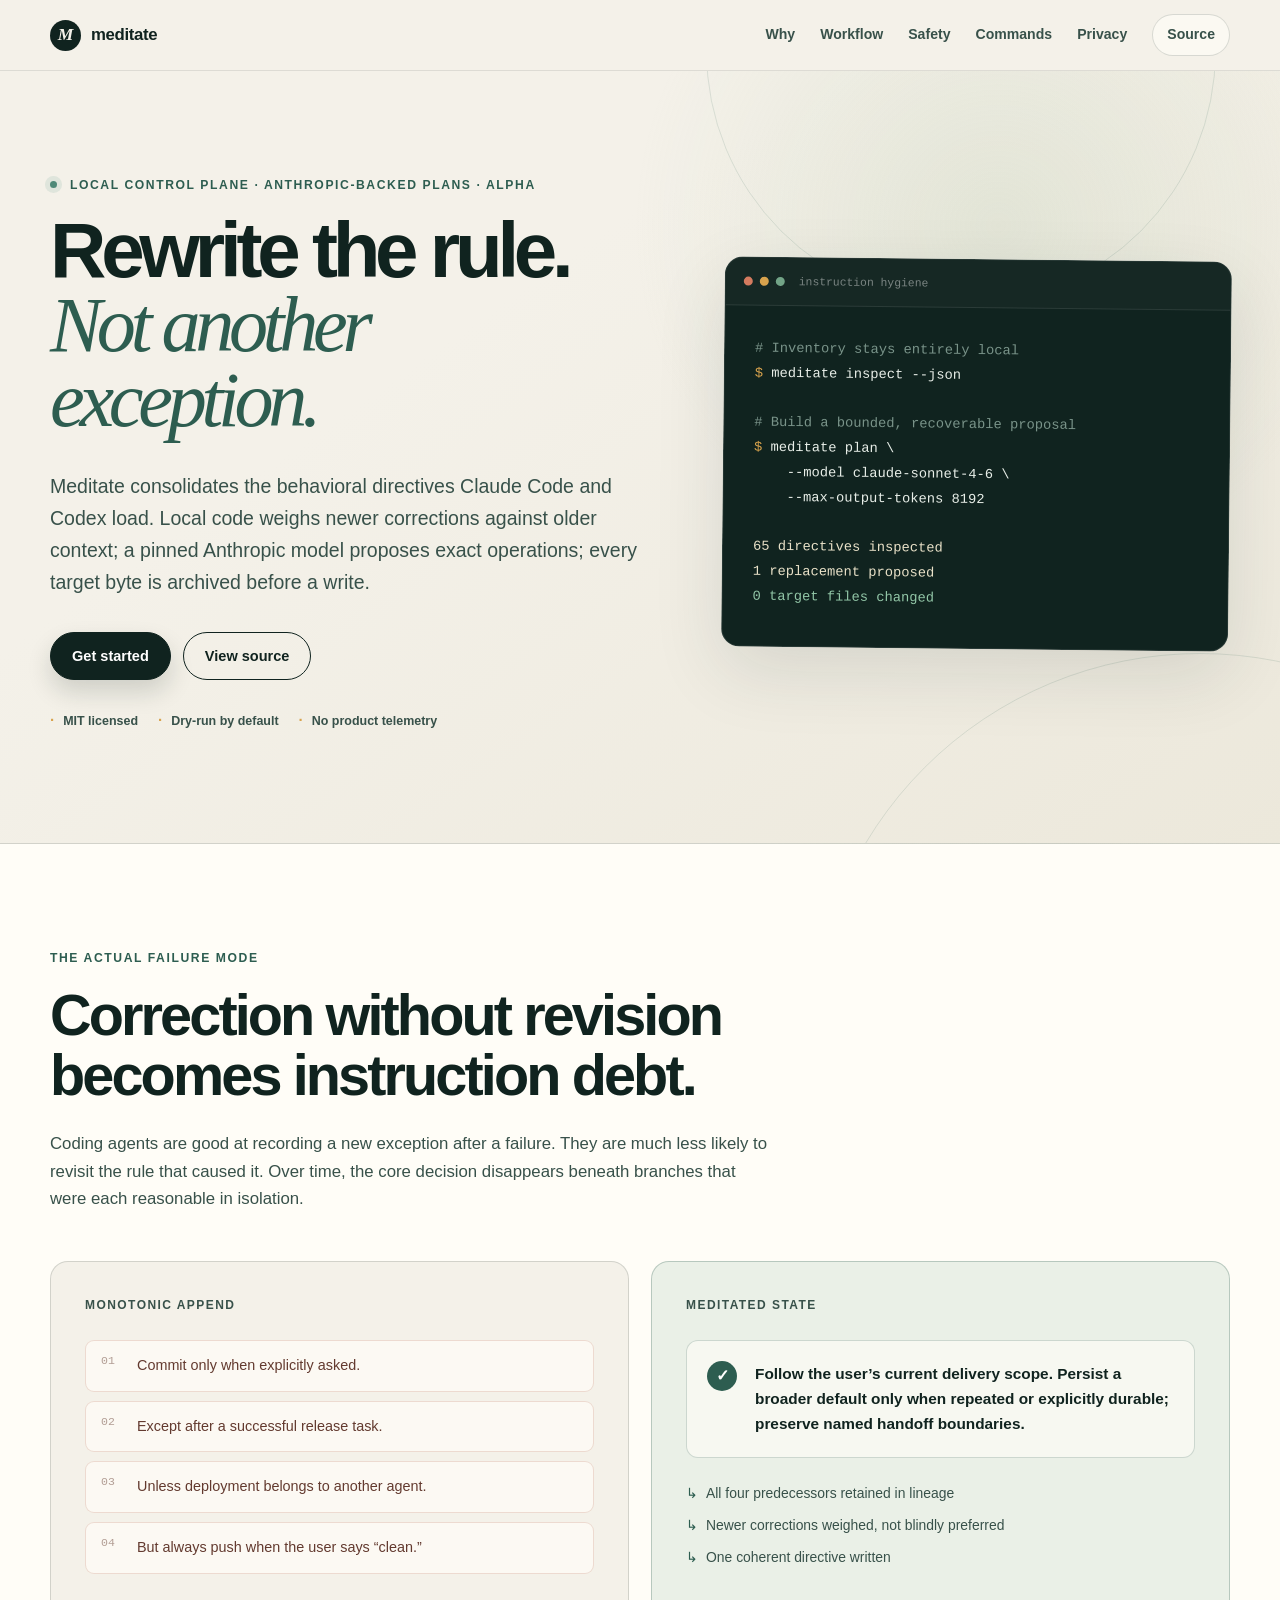
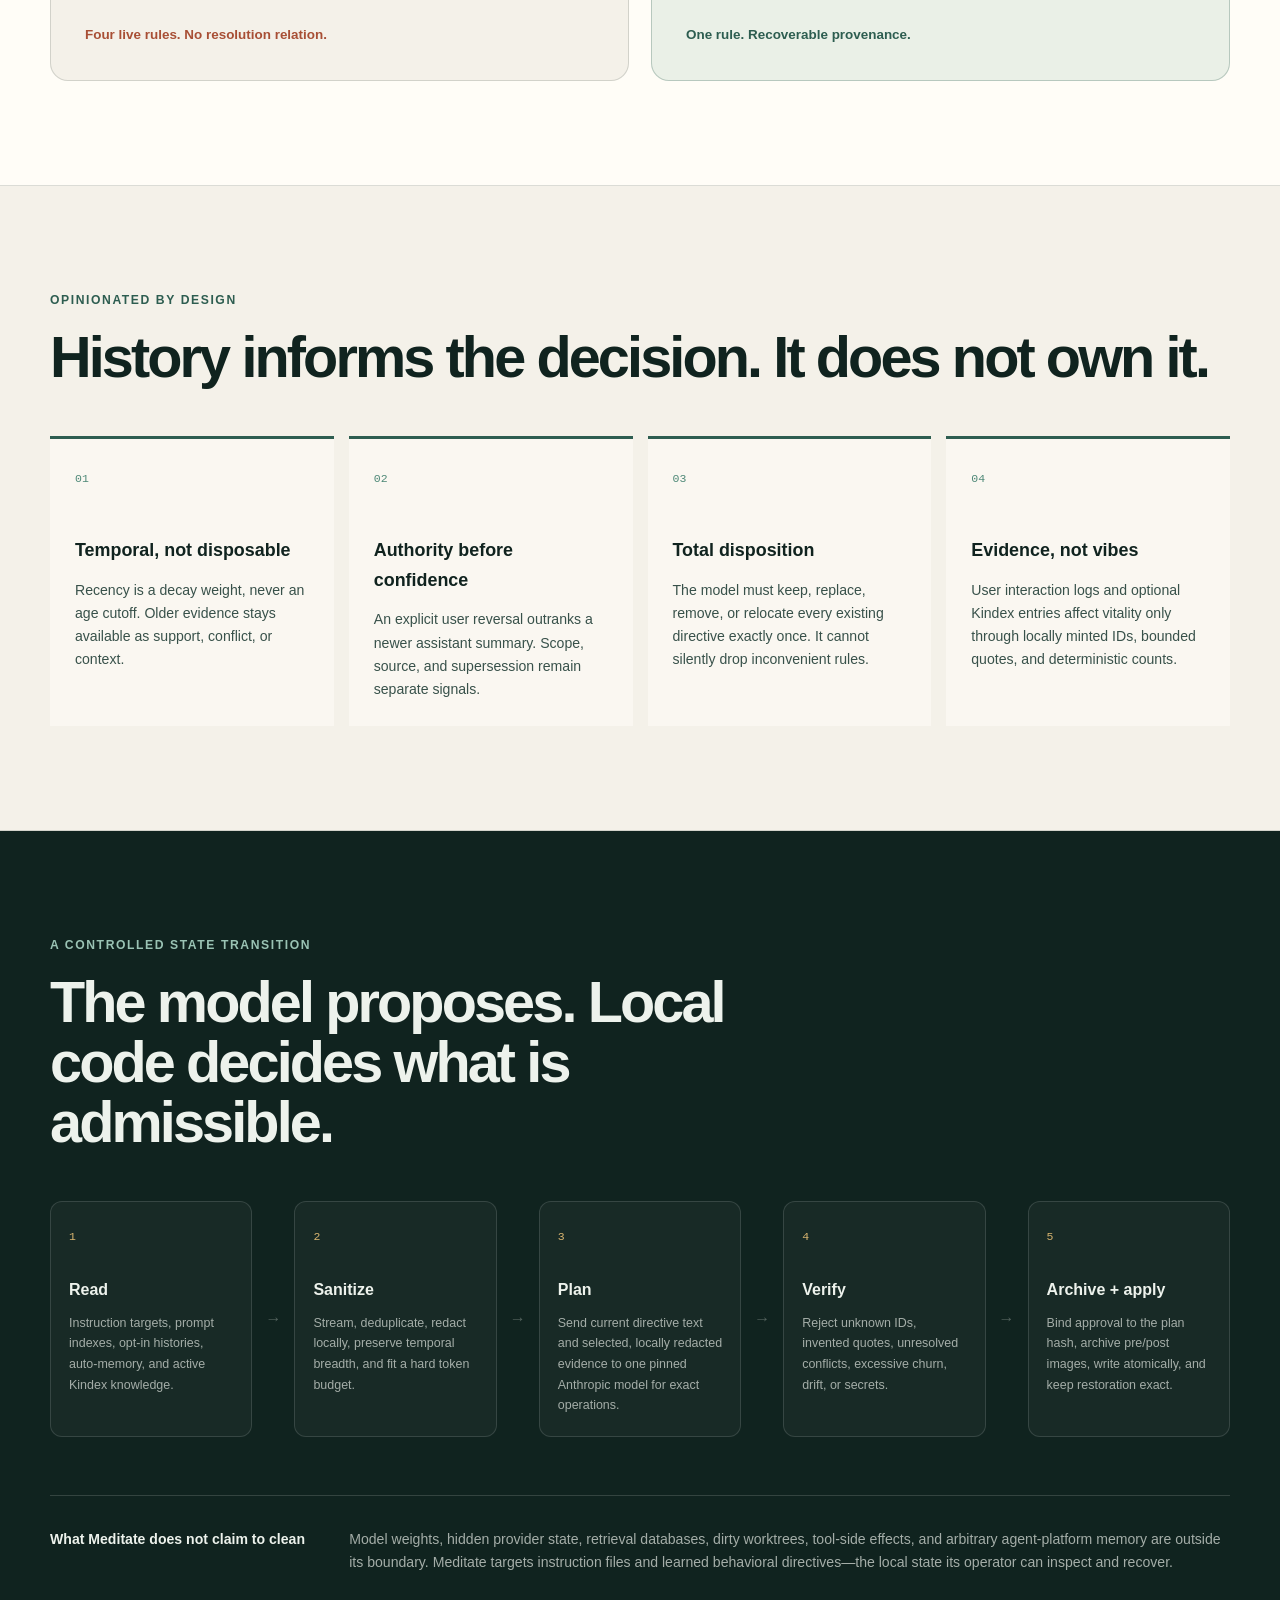
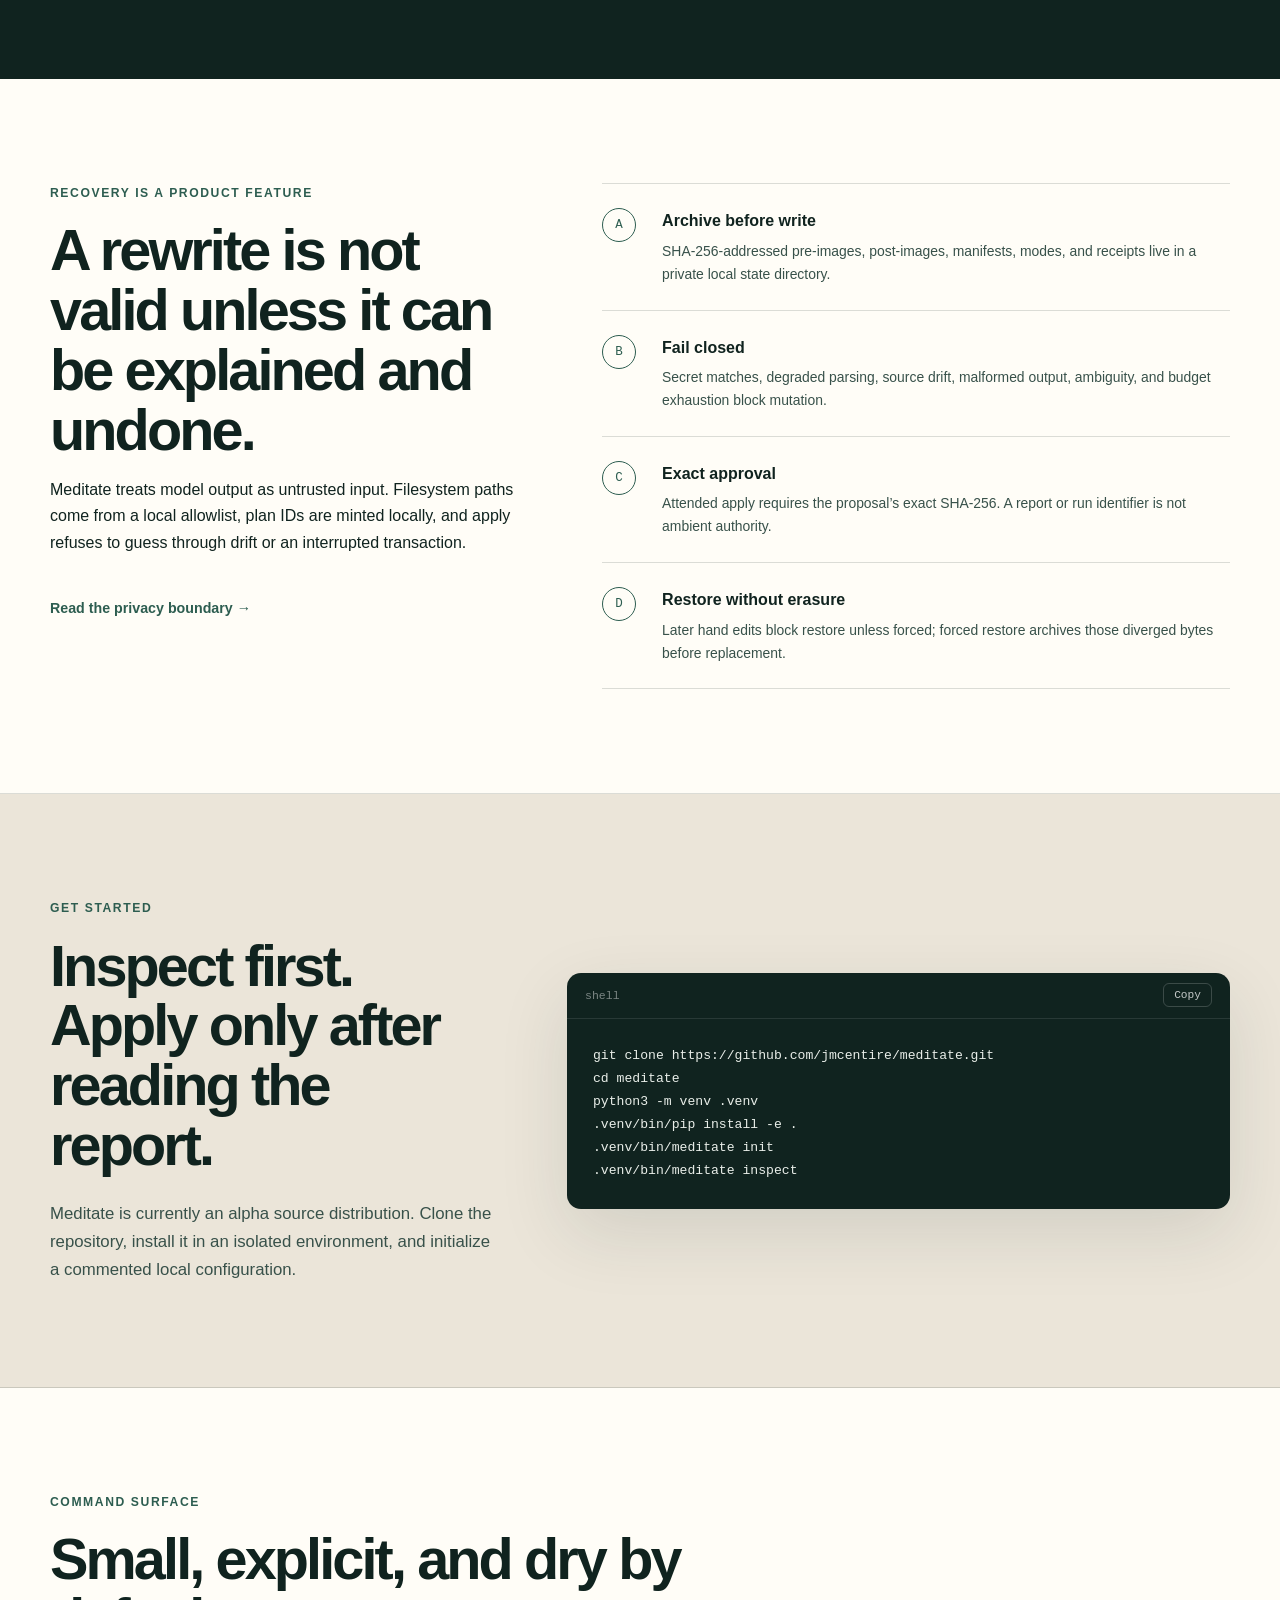
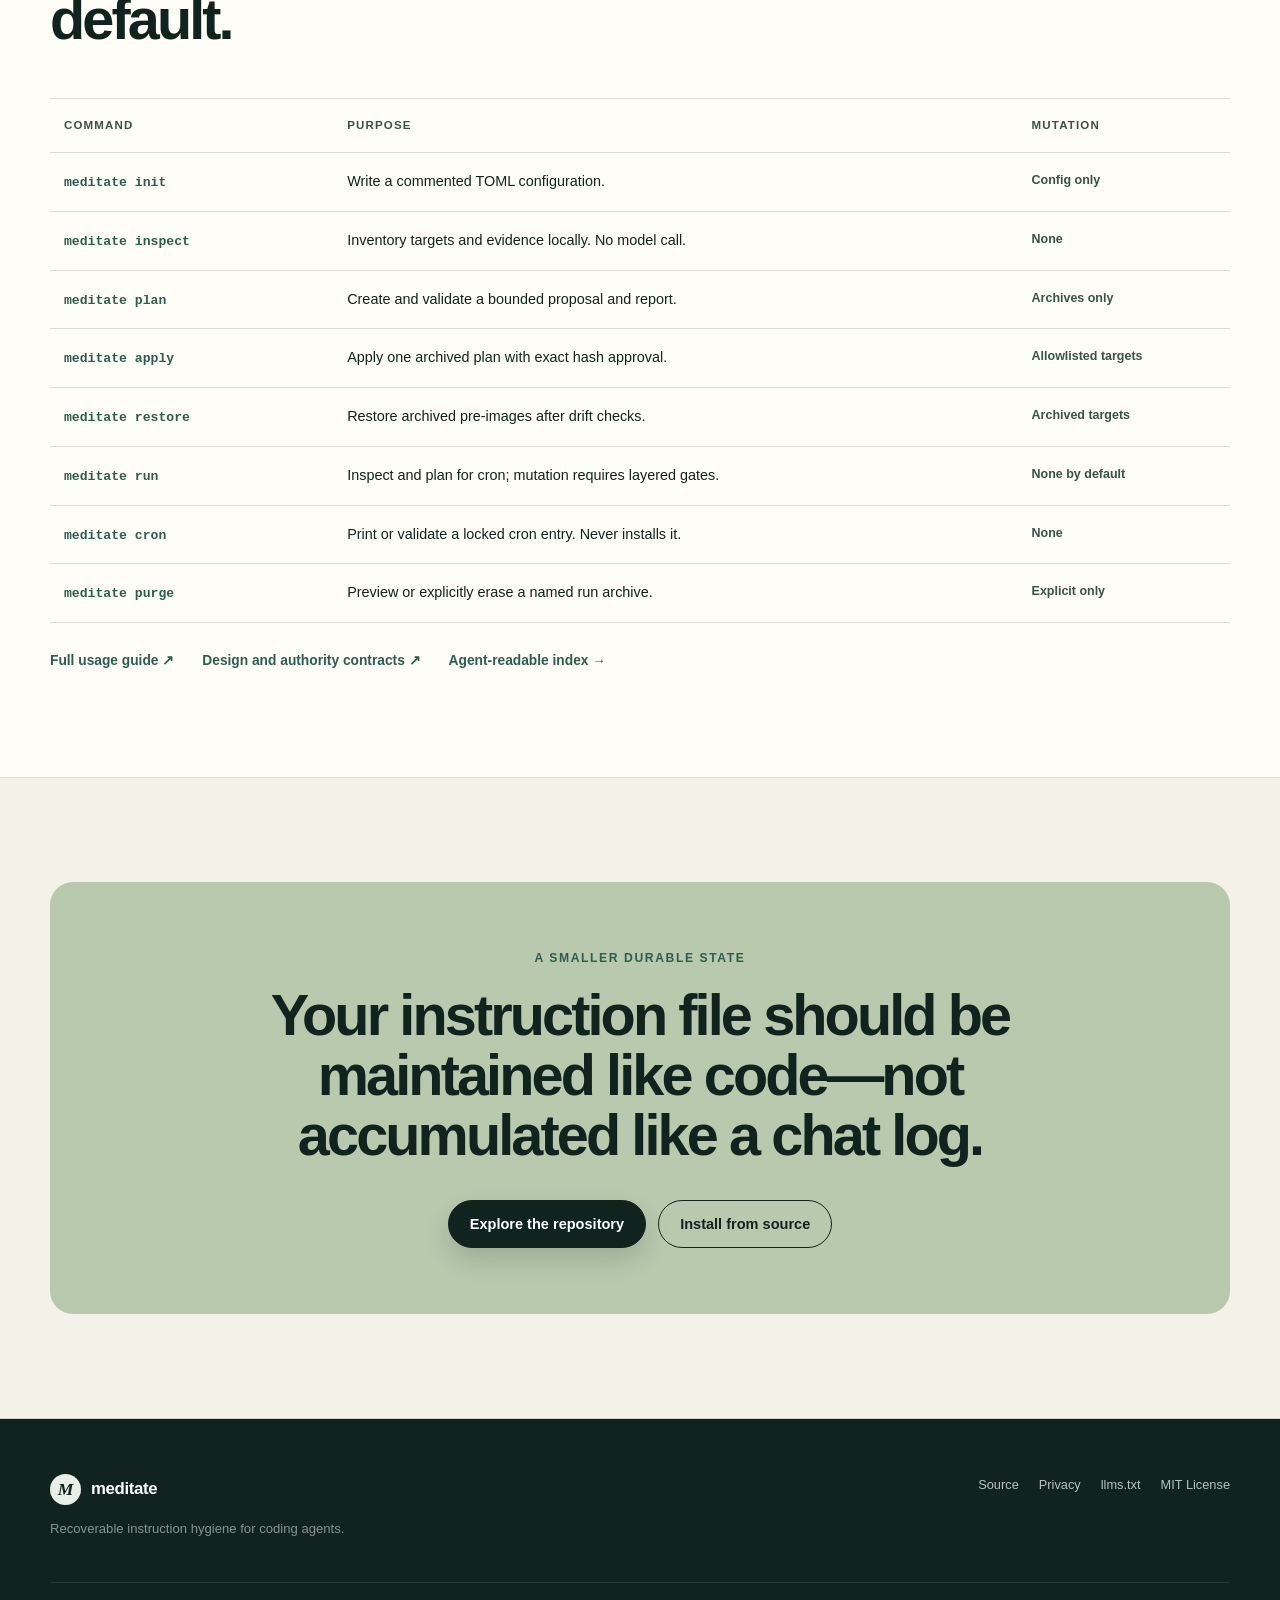
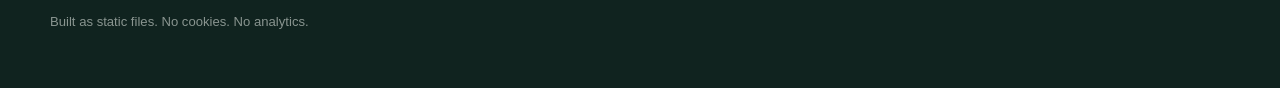
==== docs/index.html @ 54d7e171 "docs: add GitHub Pages site" ====
<!doctype html>
<html lang="en">
<head>
  <meta charset="utf-8">
  <meta name="viewport" content="width=device-width, initial-scale=1">
  <title>Meditate — Rewrite the rule, not another exception</title>
  <meta name="description" content="An operator-controlled CLI that consolidates contradictory Claude Code and Codex instructions with temporal evidence, exact plans, and recoverable writes.">
  <meta name="theme-color" content="#10231f">
  <meta property="og:title" content="Meditate — Agent instruction hygiene">
  <meta property="og:description" content="Rewrite the rule, not another exception. Consolidate Claude Code and Codex directives without losing history or recoverability.">
  <meta property="og:type" content="website">
  <meta property="og:url" content="https://jmcentire.github.io/meditate/">
  <link rel="canonical" href="https://jmcentire.github.io/meditate/">
  <link rel="icon" href="favicon.svg" type="image/svg+xml">
  <link rel="stylesheet" href="styles.css">
  <script src="site.js" defer></script>
</head>
<body>
  <a class="skip-link" href="#main">Skip to content</a>

  <header class="site-header">
    <div class="shell nav-wrap">
      <a class="brand" href="./" aria-label="Meditate home">
        <span class="brand-mark" aria-hidden="true">M</span>
        <span>meditate</span>
      </a>
      <button class="nav-toggle" type="button" aria-expanded="false" aria-controls="site-nav">
        <span class="sr-only">Toggle navigation</span>
        <span></span><span></span><span></span>
      </button>
      <nav id="site-nav" class="site-nav" aria-label="Primary navigation">
        <a href="#problem">Why</a>
        <a href="#workflow">Workflow</a>
        <a href="#safety">Safety</a>
        <a href="#reference">Commands</a>
        <a href="privacy.html">Privacy</a>
        <a class="nav-source" href="https://github.com/jmcentire/meditate">Source</a>
      </nav>
    </div>
  </header>

  <main id="main">
    <section class="hero">
      <div class="hero-orbit orbit-one" aria-hidden="true"></div>
      <div class="hero-orbit orbit-two" aria-hidden="true"></div>
      <div class="shell hero-grid">
        <div class="hero-copy">
          <p class="eyebrow"><span class="status-dot"></span> Local control plane · Anthropic-backed plans · Alpha</p>
          <h1>Rewrite the rule.<br><em>Not another exception.</em></h1>
          <p class="hero-lede">
            Meditate consolidates the behavioral directives Claude Code and Codex load.
            Local code weighs newer corrections against older context; a pinned Anthropic
            model proposes exact operations; every target byte is archived before a write.
          </p>
          <div class="hero-actions">
            <a class="button button-primary" href="#start">Get started</a>
            <a class="button button-secondary" href="https://github.com/jmcentire/meditate">View source</a>
          </div>
          <div class="hero-facts" aria-label="Project facts">
            <span>MIT licensed</span>
            <span>Dry-run by default</span>
            <span>No product telemetry</span>
          </div>
        </div>

        <div class="terminal-card" aria-label="Meditate command example">
          <div class="terminal-bar">
            <span></span><span></span><span></span>
            <p>instruction hygiene</p>
          </div>
          <pre><code><span class="comment"># Inventory stays entirely local</span>
<span class="prompt">$</span> meditate inspect --json

<span class="comment"># Build a bounded, recoverable proposal</span>
<span class="prompt">$</span> meditate plan \
    --model claude-sonnet-4-6 \
    --max-output-tokens 8192

<span class="output">65 directives inspected</span>
<span class="output">1 replacement proposed</span>
<span class="safe">0 target files changed</span></code></pre>
        </div>
      </div>
    </section>

    <section id="problem" class="section problem-section">
      <div class="shell">
        <div class="section-heading narrow">
          <p class="eyebrow">The actual failure mode</p>
          <h2>Correction without revision becomes instruction debt.</h2>
          <p>
            Coding agents are good at recording a new exception after a failure. They are
            much less likely to revisit the rule that caused it. Over time, the core decision
            disappears beneath branches that were each reasonable in isolation.
          </p>
        </div>

        <div class="comparison-grid">
          <article class="comparison-card before-card">
            <p class="card-label">Monotonic append</p>
            <ol class="rule-stack">
              <li><span>01</span> Commit only when explicitly asked.</li>
              <li><span>02</span> Except after a successful release task.</li>
              <li><span>03</span> Unless deployment belongs to another agent.</li>
              <li><span>04</span> But always push when the user says “clean.”</li>
            </ol>
            <p class="card-result bad">Four live rules. No resolution relation.</p>
          </article>

          <article class="comparison-card after-card">
            <p class="card-label">Meditated state</p>
            <div class="resolved-rule">
              <span class="resolved-icon" aria-hidden="true">✓</span>
              <p>
                Follow the user’s current delivery scope. Persist a broader default only when
                repeated or explicitly durable; preserve named handoff boundaries.
              </p>
            </div>
            <ul class="lineage-list">
              <li>All four predecessors retained in lineage</li>
              <li>Newer corrections weighed, not blindly preferred</li>
              <li>One coherent directive written</li>
            </ul>
            <p class="card-result good">One rule. Recoverable provenance.</p>
          </article>
        </div>
      </div>
    </section>

    <section class="section principles-section">
      <div class="shell">
        <div class="section-heading">
          <p class="eyebrow">Opinionated by design</p>
          <h2>History informs the decision. It does not own it.</h2>
        </div>
        <div class="feature-grid">
          <article class="feature-card">
            <span class="feature-number">01</span>
            <h3>Temporal, not disposable</h3>
            <p>Recency is a decay weight, never an age cutoff. Older evidence stays available as support, conflict, or context.</p>
          </article>
          <article class="feature-card">
            <span class="feature-number">02</span>
            <h3>Authority before confidence</h3>
            <p>An explicit user reversal outranks a newer assistant summary. Scope, source, and supersession remain separate signals.</p>
          </article>
          <article class="feature-card">
            <span class="feature-number">03</span>
            <h3>Total disposition</h3>
            <p>The model must keep, replace, remove, or relocate every existing directive exactly once. It cannot silently drop inconvenient rules.</p>
          </article>
          <article class="feature-card">
            <span class="feature-number">04</span>
            <h3>Evidence, not vibes</h3>
            <p>User interaction logs and optional Kindex entries affect vitality only through locally minted IDs, bounded quotes, and deterministic counts.</p>
          </article>
        </div>
      </div>
    </section>

    <section id="workflow" class="section workflow-section">
      <div class="shell">
        <div class="section-heading narrow">
          <p class="eyebrow">A controlled state transition</p>
          <h2>The model proposes. Local code decides what is admissible.</h2>
        </div>

        <div class="flow" aria-label="Meditate workflow">
          <article class="flow-step">
            <span>1</span>
            <h3>Read</h3>
            <p>Instruction targets, prompt indexes, opt-in histories, auto-memory, and active Kindex knowledge.</p>
          </article>
          <div class="flow-arrow" aria-hidden="true">→</div>
          <article class="flow-step">
            <span>2</span>
            <h3>Sanitize</h3>
            <p>Stream, deduplicate, redact locally, preserve temporal breadth, and fit a hard token budget.</p>
          </article>
          <div class="flow-arrow" aria-hidden="true">→</div>
          <article class="flow-step">
            <span>3</span>
            <h3>Plan</h3>
            <p>Send current directive text and selected, locally redacted evidence to one pinned Anthropic model for exact operations.</p>
          </article>
          <div class="flow-arrow" aria-hidden="true">→</div>
          <article class="flow-step">
            <span>4</span>
            <h3>Verify</h3>
            <p>Reject unknown IDs, invented quotes, unresolved conflicts, excessive churn, drift, or secrets.</p>
          </article>
          <div class="flow-arrow" aria-hidden="true">→</div>
          <article class="flow-step">
            <span>5</span>
            <h3>Archive + apply</h3>
            <p>Bind approval to the plan hash, archive pre/post images, write atomically, and keep restoration exact.</p>
          </article>
        </div>

        <div class="boundary-note">
          <p class="boundary-title">What Meditate does not claim to clean</p>
          <p>
            Model weights, hidden provider state, retrieval databases, dirty worktrees, tool-side effects,
            and arbitrary agent-platform memory are outside its boundary. Meditate targets instruction files
            and learned behavioral directives—the local state its operator can inspect and recover.
          </p>
        </div>
      </div>
    </section>

    <section id="safety" class="section safety-section">
      <div class="shell safety-grid">
        <div class="section-heading">
          <p class="eyebrow">Recovery is a product feature</p>
          <h2>A rewrite is not valid unless it can be explained and undone.</h2>
          <p>
            Meditate treats model output as untrusted input. Filesystem paths come from a local allowlist,
            plan IDs are minted locally, and apply refuses to guess through drift or an interrupted transaction.
          </p>
          <a class="text-link" href="privacy.html">Read the privacy boundary <span aria-hidden="true">→</span></a>
        </div>

        <div class="safety-list">
          <article>
            <span class="safety-mark" aria-hidden="true">A</span>
            <div><h3>Archive before write</h3><p>SHA-256-addressed pre-images, post-images, manifests, modes, and receipts live in a private local state directory.</p></div>
          </article>
          <article>
            <span class="safety-mark" aria-hidden="true">B</span>
            <div><h3>Fail closed</h3><p>Secret matches, degraded parsing, source drift, malformed output, ambiguity, and budget exhaustion block mutation.</p></div>
          </article>
          <article>
            <span class="safety-mark" aria-hidden="true">C</span>
            <div><h3>Exact approval</h3><p>Attended apply requires the proposal’s exact SHA-256. A report or run identifier is not ambient authority.</p></div>
          </article>
          <article>
            <span class="safety-mark" aria-hidden="true">D</span>
            <div><h3>Restore without erasure</h3><p>Later hand edits block restore unless forced; forced restore archives those diverged bytes before replacement.</p></div>
          </article>
        </div>
      </div>
    </section>

    <section id="start" class="section start-section">
      <div class="shell start-grid">
        <div>
          <p class="eyebrow">Get started</p>
          <h2>Inspect first. Apply only after reading the report.</h2>
          <p class="start-copy">
            Meditate is currently an alpha source distribution. Clone the repository, install it in an isolated
            environment, and initialize a commented local configuration.
          </p>
        </div>
        <div class="code-panel">
          <div class="code-panel-head">
            <span>shell</span>
            <button class="copy-button" type="button" data-copy-target="install-code">Copy</button>
          </div>
          <pre id="install-code"><code>git clone https://github.com/jmcentire/meditate.git
cd meditate
python3 -m venv .venv
.venv/bin/pip install -e .
.venv/bin/meditate init
.venv/bin/meditate inspect</code></pre>
        </div>
      </div>
    </section>

    <section id="reference" class="section reference-section">
      <div class="shell">
        <div class="section-heading narrow">
          <p class="eyebrow">Command surface</p>
          <h2>Small, explicit, and dry by default.</h2>
        </div>
        <div class="command-table-wrap">
          <table class="command-table">
            <thead><tr><th>Command</th><th>Purpose</th><th>Mutation</th></tr></thead>
            <tbody>
              <tr><td><code>meditate init</code></td><td>Write a commented TOML configuration.</td><td>Config only</td></tr>
              <tr><td><code>meditate inspect</code></td><td>Inventory targets and evidence locally. No model call.</td><td>None</td></tr>
              <tr><td><code>meditate plan</code></td><td>Create and validate a bounded proposal and report.</td><td>Archives only</td></tr>
              <tr><td><code>meditate apply</code></td><td>Apply one archived plan with exact hash approval.</td><td>Allowlisted targets</td></tr>
              <tr><td><code>meditate restore</code></td><td>Restore archived pre-images after drift checks.</td><td>Archived targets</td></tr>
              <tr><td><code>meditate run</code></td><td>Inspect and plan for cron; mutation requires layered gates.</td><td>None by default</td></tr>
              <tr><td><code>meditate cron</code></td><td>Print or validate a locked cron entry. Never installs it.</td><td>None</td></tr>
              <tr><td><code>meditate purge</code></td><td>Preview or explicitly erase a named run archive.</td><td>Explicit only</td></tr>
            </tbody>
          </table>
        </div>
        <div class="reference-links">
          <a href="https://github.com/jmcentire/meditate/blob/main/README.md">Full usage guide <span aria-hidden="true">↗</span></a>
          <a href="https://github.com/jmcentire/meditate/blob/main/docs/design-brief.md">Design and authority contracts <span aria-hidden="true">↗</span></a>
          <a href="llms.txt">Agent-readable index <span aria-hidden="true">→</span></a>
        </div>
      </div>
    </section>

    <section class="section closing-section">
      <div class="shell closing-card">
        <p class="eyebrow">A smaller durable state</p>
        <h2>Your instruction file should be maintained like code—not accumulated like a chat log.</h2>
        <div class="hero-actions">
          <a class="button button-primary" href="https://github.com/jmcentire/meditate">Explore the repository</a>
          <a class="button button-secondary" href="#start">Install from source</a>
        </div>
      </div>
    </section>
  </main>

  <footer class="site-footer">
    <div class="shell footer-grid">
      <div>
        <a class="brand footer-brand" href="./"><span class="brand-mark" aria-hidden="true">M</span><span>meditate</span></a>
        <p>Recoverable instruction hygiene for coding agents.</p>
      </div>
      <div class="footer-links">
        <a href="https://github.com/jmcentire/meditate">Source</a>
        <a href="privacy.html">Privacy</a>
        <a href="llms.txt">llms.txt</a>
        <a href="https://github.com/jmcentire/meditate/blob/main/LICENSE">MIT License</a>
      </div>
      <p class="footer-meta">Built as static files. No cookies. No analytics.</p>
    </div>
  </footer>
</body>
</html>
---- docs/styles.css ----
:root {
  --ink: #10231f;
  --ink-soft: #38514a;
  --paper: #f4f1e9;
  --paper-deep: #ebe5d9;
  --surface: #fffdf7;
  --moss: #2d5d50;
  --moss-bright: #4f8978;
  --sage: #b9c9ae;
  --amber: #d8a34d;
  --rust: #a84f35;
  --line: rgba(16, 35, 31, 0.15);
  --shadow: 0 24px 70px rgba(29, 52, 46, 0.12);
  --mono: "SFMono-Regular", Consolas, "Liberation Mono", monospace;
  --sans: Inter, ui-sans-serif, -apple-system, BlinkMacSystemFont, "Segoe UI", sans-serif;
  --serif: Iowan Old Style, Baskerville, "Times New Roman", serif;
  --shell: 1180px;
}

* {
  box-sizing: border-box;
}

html {
  scroll-behavior: smooth;
}

body {
  margin: 0;
  background: var(--paper);
  color: var(--ink);
  font-family: var(--sans);
  line-height: 1.65;
  text-rendering: optimizeLegibility;
}

a {
  color: inherit;
}

button,
input {
  font: inherit;
}

code,
pre {
  font-family: var(--mono);
}

.shell {
  width: min(calc(100% - 40px), var(--shell));
  margin-inline: auto;
}

.sr-only {
  position: absolute;
  width: 1px;
  height: 1px;
  padding: 0;
  margin: -1px;
  overflow: hidden;
  clip: rect(0, 0, 0, 0);
  white-space: nowrap;
  border: 0;
}

.skip-link {
  position: fixed;
  z-index: 1000;
  top: 12px;
  left: 12px;
  transform: translateY(-160%);
  padding: 10px 15px;
  border-radius: 8px;
  background: var(--ink);
  color: white;
}

.skip-link:focus {
  transform: translateY(0);
}

.site-header {
  position: sticky;
  z-index: 100;
  top: 0;
  border-bottom: 1px solid rgba(16, 35, 31, 0.1);
  background: rgba(244, 241, 233, 0.9);
  backdrop-filter: blur(18px);
}

.nav-wrap {
  display: flex;
  min-height: 70px;
  align-items: center;
  justify-content: space-between;
  gap: 28px;
}

.brand {
  display: inline-flex;
  align-items: center;
  gap: 10px;
  color: var(--ink);
  font-size: 1.05rem;
  font-weight: 750;
  letter-spacing: -0.02em;
  text-decoration: none;
}

.brand-mark {
  display: inline-grid;
  width: 31px;
  height: 31px;
  place-items: center;
  border-radius: 50%;
  background: var(--ink);
  color: var(--paper);
  font-family: var(--serif);
  font-size: 1.1rem;
  font-style: italic;
}

.site-nav {
  display: flex;
  align-items: center;
  gap: 25px;
}

.site-nav a {
  color: var(--ink-soft);
  font-size: 0.88rem;
  font-weight: 650;
  text-decoration: none;
}

.site-nav a:hover,
.site-nav a:focus-visible {
  color: var(--ink);
}

.site-nav .nav-source {
  padding: 8px 14px;
  border: 1px solid var(--line);
  border-radius: 999px;
  background: rgba(255, 253, 247, 0.6);
}

.nav-toggle {
  display: none;
  width: 42px;
  height: 42px;
  align-items: center;
  justify-content: center;
  flex-direction: column;
  gap: 5px;
  border: 1px solid var(--line);
  border-radius: 10px;
  background: transparent;
}

.nav-toggle span:not(.sr-only) {
  display: block;
  width: 18px;
  height: 2px;
  background: var(--ink);
}

.hero {
  position: relative;
  overflow: hidden;
  padding: 104px 0 110px;
  border-bottom: 1px solid var(--line);
  background:
    radial-gradient(circle at 78% 20%, rgba(185, 201, 174, 0.28), transparent 31%),
    linear-gradient(145deg, var(--paper) 35%, #ece8db 100%);
}

.hero-orbit {
  position: absolute;
  border: 1px solid rgba(45, 93, 80, 0.13);
  border-radius: 50%;
  pointer-events: none;
}

.orbit-one {
  width: 510px;
  height: 510px;
  top: -275px;
  right: 5%;
}

.orbit-two {
  width: 780px;
  height: 780px;
  right: -310px;
  bottom: -590px;
}

.hero-grid {
  position: relative;
  display: grid;
  grid-template-columns: minmax(0, 1.08fr) minmax(430px, 0.92fr);
  align-items: center;
  gap: 78px;
}

.eyebrow {
  margin: 0 0 18px;
  color: var(--moss);
  font-size: 0.76rem;
  font-weight: 800;
  letter-spacing: 0.13em;
  text-transform: uppercase;
}

.status-dot {
  display: inline-block;
  width: 7px;
  height: 7px;
  margin: 0 8px 1px 0;
  border-radius: 50%;
  background: var(--moss-bright);
  box-shadow: 0 0 0 5px rgba(79, 137, 120, 0.12);
}

.hero h1 {
  max-width: 720px;
  margin: 0;
  font-size: clamp(3.35rem, 6.1vw, 5.9rem);
  font-weight: 700;
  letter-spacing: -0.067em;
  line-height: 0.95;
}

.hero h1 em {
  color: var(--moss);
  font-family: var(--serif);
  font-weight: 500;
}

.hero-lede {
  max-width: 650px;
  margin: 32px 0 0;
  color: var(--ink-soft);
  font-size: clamp(1.05rem, 1.6vw, 1.22rem);
}

.hero-actions {
  display: flex;
  flex-wrap: wrap;
  gap: 12px;
  margin-top: 34px;
}

.button {
  display: inline-flex;
  min-height: 48px;
  align-items: center;
  justify-content: center;
  padding: 0 21px;
  border: 1px solid var(--ink);
  border-radius: 999px;
  font-size: 0.91rem;
  font-weight: 750;
  text-decoration: none;
  transition: transform 150ms ease, box-shadow 150ms ease, background 150ms ease;
}

.button:hover {
  transform: translateY(-2px);
}

.button-primary {
  background: var(--ink);
  color: white;
  box-shadow: 0 12px 25px rgba(16, 35, 31, 0.16);
}

.button-secondary {
  background: transparent;
  color: var(--ink);
}

.hero-facts {
  display: flex;
  flex-wrap: wrap;
  gap: 10px 20px;
  margin-top: 28px;
  color: var(--ink-soft);
  font-size: 0.78rem;
  font-weight: 650;
}

.hero-facts span::before {
  content: "·";
  margin-right: 9px;
  color: var(--amber);
  font-size: 1.2em;
}

.terminal-card {
  overflow: hidden;
  border: 1px solid rgba(255, 255, 255, 0.11);
  border-radius: 18px;
  background: #10231f;
  color: #e8eee8;
  box-shadow: var(--shadow);
  transform: rotate(0.6deg);
}

.terminal-bar {
  display: flex;
  align-items: center;
  gap: 7px;
  min-height: 48px;
  padding: 0 18px;
  border-bottom: 1px solid rgba(255, 255, 255, 0.09);
  background: rgba(255, 255, 255, 0.025);
}

.terminal-bar span {
  width: 9px;
  height: 9px;
  border-radius: 50%;
  background: rgba(255, 255, 255, 0.22);
}

.terminal-bar span:first-child { background: #d47b5f; }
.terminal-bar span:nth-child(2) { background: #d8a34d; }
.terminal-bar span:nth-child(3) { background: #72a487; }

.terminal-bar p {
  margin: 0 0 0 7px;
  color: rgba(255, 255, 255, 0.43);
  font: 0.71rem var(--mono);
}

.terminal-card pre {
  min-height: 340px;
  margin: 0;
  padding: 31px 30px;
  overflow-x: auto;
  font-size: clamp(0.73rem, 1.1vw, 0.86rem);
  line-height: 1.8;
}

.terminal-card .comment { color: #799389; }
.terminal-card .prompt { color: #d8a34d; }
.terminal-card .output { color: #e9e1c8; }
.terminal-card .safe { color: #92c6a7; }

.section {
  padding: 104px 0;
  border-bottom: 1px solid var(--line);
}

.section-heading {
  margin-bottom: 48px;
}

.section-heading.narrow {
  max-width: 780px;
}

.section-heading h2,
.start-section h2,
.closing-card h2,
.privacy-hero h1,
.privacy-content h2 {
  margin: 0;
  font-size: clamp(2.35rem, 4.5vw, 4.35rem);
  font-weight: 650;
  letter-spacing: -0.05em;
  line-height: 1.04;
}

.section-heading > p:last-child,
.start-copy {
  max-width: 720px;
  margin: 24px 0 0;
  color: var(--ink-soft);
  font-size: 1.05rem;
}

.problem-section {
  background: var(--surface);
}

.comparison-grid {
  display: grid;
  grid-template-columns: 1fr 1fr;
  gap: 22px;
}

.comparison-card {
  display: flex;
  min-height: 420px;
  flex-direction: column;
  padding: 34px;
  border: 1px solid var(--line);
  border-radius: 18px;
  background: var(--paper);
}

.after-card {
  border-color: rgba(45, 93, 80, 0.27);
  background: #eaf0e7;
}

.card-label {
  margin: 0 0 24px;
  color: var(--ink-soft);
  font-size: 0.75rem;
  font-weight: 800;
  letter-spacing: 0.12em;
  text-transform: uppercase;
}

.rule-stack {
  display: grid;
  gap: 9px;
  margin: 0;
  padding: 0;
  list-style: none;
}

.rule-stack li {
  display: grid;
  grid-template-columns: 36px 1fr;
  align-items: start;
  padding: 13px 15px;
  border: 1px solid rgba(168, 79, 53, 0.18);
  border-radius: 9px;
  background: rgba(255, 253, 247, 0.72);
  color: #633a2f;
  font-size: 0.9rem;
}

.rule-stack li span {
  color: rgba(99, 58, 47, 0.48);
  font: 0.72rem var(--mono);
}

.resolved-rule {
  display: grid;
  grid-template-columns: 34px 1fr;
  gap: 14px;
  padding: 20px;
  border: 1px solid rgba(45, 93, 80, 0.21);
  border-radius: 12px;
  background: rgba(255, 253, 247, 0.62);
}

.resolved-icon {
  display: inline-grid;
  width: 30px;
  height: 30px;
  place-items: center;
  border-radius: 50%;
  background: var(--moss);
  color: white;
  font-weight: 800;
}

.resolved-rule p {
  margin: 0;
  font-size: 0.96rem;
  font-weight: 650;
}

.lineage-list {
  display: grid;
  gap: 9px;
  margin: 24px 0 0;
  padding: 0;
  color: var(--ink-soft);
  font-size: 0.87rem;
  list-style: none;
}

.lineage-list li::before {
  content: "↳";
  margin-right: 8px;
  color: var(--moss);
}

.card-result {
  margin: auto 0 0;
  padding-top: 25px;
  font-size: 0.84rem;
  font-weight: 800;
}

.card-result.bad { color: var(--rust); }
.card-result.good { color: var(--moss); }

.principles-section {
  background: var(--paper);
}

.feature-grid {
  display: grid;
  grid-template-columns: repeat(4, 1fr);
  gap: 15px;
}

.feature-card {
  min-height: 280px;
  padding: 25px;
  border-top: 3px solid var(--moss);
  background: rgba(255, 253, 247, 0.55);
}

.feature-number {
  color: var(--moss-bright);
  font: 0.72rem var(--mono);
}

.feature-card h3 {
  margin: 46px 0 13px;
  font-size: 1.12rem;
}

.feature-card p {
  margin: 0;
  color: var(--ink-soft);
  font-size: 0.88rem;
}

.workflow-section {
  background: var(--ink);
  color: #edf2ec;
}

.workflow-section .eyebrow {
  color: #9ac3b4;
}

.flow {
  display: grid;
  grid-template-columns: 1fr auto 1fr auto 1fr auto 1fr auto 1fr;
  align-items: stretch;
  gap: 13px;
}

.flow-step {
  padding: 20px 18px;
  border: 1px solid rgba(255, 255, 255, 0.13);
  border-radius: 12px;
  background: rgba(255, 255, 255, 0.035);
}

.flow-step > span {
  color: #d8b46f;
  font: 0.72rem var(--mono);
}

.flow-step h3 {
  margin: 29px 0 9px;
  font-size: 1rem;
}

.flow-step p {
  margin: 0;
  color: rgba(237, 242, 236, 0.66);
  font-size: 0.78rem;
}

.flow-arrow {
  display: grid;
  place-items: center;
  color: rgba(237, 242, 236, 0.3);
}

.boundary-note {
  display: grid;
  grid-template-columns: minmax(180px, 0.3fr) 1fr;
  gap: 35px;
  margin-top: 58px;
  padding-top: 32px;
  border-top: 1px solid rgba(255, 255, 255, 0.15);
}

.boundary-note p {
  margin: 0;
  color: rgba(237, 242, 236, 0.67);
  font-size: 0.88rem;
}

.boundary-note .boundary-title {
  color: #edf2ec;
  font-weight: 750;
}

.safety-section {
  background: var(--surface);
}

.safety-grid {
  display: grid;
  grid-template-columns: 0.85fr 1.15fr;
  gap: 88px;
}

.text-link {
  display: inline-block;
  margin-top: 25px;
  color: var(--moss);
  font-size: 0.89rem;
  font-weight: 750;
  text-decoration: none;
}

.safety-list {
  border-top: 1px solid var(--line);
}

.safety-list article {
  display: grid;
  grid-template-columns: 42px 1fr;
  gap: 18px;
  padding: 24px 0;
  border-bottom: 1px solid var(--line);
}

.safety-mark {
  display: grid;
  width: 34px;
  height: 34px;
  place-items: center;
  border: 1px solid var(--moss);
  border-radius: 50%;
  color: var(--moss);
  font: 0.78rem var(--mono);
}

.safety-list h3 {
  margin: 0 0 5px;
  font-size: 1rem;
}

.safety-list p {
  margin: 0;
  color: var(--ink-soft);
  font-size: 0.87rem;
}

.start-section {
  background: var(--paper-deep);
}

.start-grid {
  display: grid;
  grid-template-columns: 0.8fr 1.2fr;
  align-items: center;
  gap: 75px;
}

.code-panel {
  overflow: hidden;
  border-radius: 14px;
  background: var(--ink);
  color: #e9eee9;
  box-shadow: var(--shadow);
}

.code-panel-head {
  display: flex;
  min-height: 46px;
  align-items: center;
  justify-content: space-between;
  padding: 0 18px;
  border-bottom: 1px solid rgba(255, 255, 255, 0.1);
  color: rgba(255, 255, 255, 0.45);
  font: 0.72rem var(--mono);
}

.copy-button {
  padding: 5px 10px;
  border: 1px solid rgba(255, 255, 255, 0.18);
  border-radius: 6px;
  background: transparent;
  color: rgba(255, 255, 255, 0.75);
  cursor: pointer;
  font-size: 0.7rem;
}

.copy-button:hover,
.copy-button:focus-visible {
  background: rgba(255, 255, 255, 0.08);
  color: white;
}

.code-panel pre {
  margin: 0;
  padding: 26px;
  overflow-x: auto;
  font-size: 0.82rem;
  line-height: 1.75;
}

.reference-section {
  background: var(--surface);
}

.command-table-wrap {
  overflow-x: auto;
  border-top: 1px solid var(--line);
}

.command-table {
  width: 100%;
  border-collapse: collapse;
  font-size: 0.9rem;
}

.command-table th,
.command-table td {
  padding: 17px 14px;
  border-bottom: 1px solid var(--line);
  text-align: left;
  vertical-align: top;
}

.command-table th {
  color: var(--ink-soft);
  font-size: 0.72rem;
  letter-spacing: 0.1em;
  text-transform: uppercase;
}

.command-table td:first-child {
  width: 24%;
}

.command-table td:last-child {
  width: 18%;
  color: var(--ink-soft);
  font-size: 0.78rem;
  font-weight: 700;
}

.command-table code {
  color: var(--moss);
  font-size: 0.82rem;
  font-weight: 750;
}

.reference-links {
  display: flex;
  flex-wrap: wrap;
  gap: 12px 28px;
  margin-top: 27px;
}

.reference-links a {
  color: var(--moss);
  font-size: 0.86rem;
  font-weight: 750;
  text-decoration: none;
}

.closing-section {
  background: var(--paper);
}

.closing-card {
  padding: 66px;
  border-radius: 23px;
  background: var(--sage);
  text-align: center;
}

.closing-card h2 {
  max-width: 880px;
  margin-inline: auto;
}

.closing-card .hero-actions {
  justify-content: center;
}

.site-footer {
  padding: 55px 0;
  background: var(--ink);
  color: #e8eee8;
}

.footer-grid {
  display: grid;
  grid-template-columns: 1fr auto;
  gap: 30px;
  align-items: start;
}

.footer-brand {
  color: white;
}

.footer-brand .brand-mark {
  background: #e8eee8;
  color: var(--ink);
}

.site-footer p {
  margin: 13px 0 0;
  color: rgba(232, 238, 232, 0.56);
  font-size: 0.82rem;
}

.footer-links {
  display: flex;
  gap: 20px;
}

.footer-links a {
  color: rgba(232, 238, 232, 0.78);
  font-size: 0.8rem;
  text-decoration: none;
}

.footer-grid .footer-meta {
  grid-column: 1 / -1;
  padding-top: 28px;
  border-top: 1px solid rgba(255, 255, 255, 0.1);
}

/* Privacy page */
.privacy-main {
  min-height: 70vh;
}

.privacy-hero {
  padding: 90px 0 72px;
  border-bottom: 1px solid var(--line);
  background: linear-gradient(145deg, var(--paper) 35%, var(--paper-deep));
}

.privacy-hero .shell {
  max-width: 850px;
}

.privacy-hero p:last-child {
  max-width: 680px;
  margin: 25px 0 0;
  color: var(--ink-soft);
  font-size: 1.1rem;
}

.privacy-content {
  max-width: 850px;
  padding-top: 80px;
  padding-bottom: 100px;
}

.privacy-content h2 {
  margin-top: 68px;
  font-size: clamp(1.7rem, 3vw, 2.45rem);
}

.privacy-content h2:first-child {
  margin-top: 0;
}

.privacy-content h3 {
  margin-top: 33px;
  font-size: 1.08rem;
}

.privacy-content p,
.privacy-content li {
  color: var(--ink-soft);
}

.privacy-content code {
  padding: 2px 5px;
  border-radius: 4px;
  background: var(--paper-deep);
  color: var(--moss);
  font-size: 0.86em;
}

.privacy-callout {
  margin: 34px 0;
  padding: 24px 27px;
  border-left: 4px solid var(--moss);
  background: #eaf0e7;
}

.privacy-callout strong {
  display: block;
  margin-bottom: 5px;
}

.privacy-callout p {
  margin: 0;
}

.privacy-meta {
  margin-top: 70px;
  padding-top: 25px;
  border-top: 1px solid var(--line);
  font-size: 0.82rem;
}

@media (max-width: 1040px) {
  .hero-grid {
    grid-template-columns: 1fr;
  }

  .hero-copy {
    max-width: 760px;
  }

  .terminal-card {
    max-width: 720px;
    transform: none;
  }

  .feature-grid {
    grid-template-columns: repeat(2, 1fr);
  }

  .flow {
    grid-template-columns: repeat(5, 1fr);
  }

  .flow-arrow {
    display: none;
  }
}

@media (max-width: 820px) {
  .site-header {
    backdrop-filter: none;
  }

  .nav-toggle {
    display: flex;
  }

  .site-nav {
    position: absolute;
    top: calc(100% + 1px);
    right: 0;
    left: 0;
    display: none;
    align-items: stretch;
    flex-direction: column;
    gap: 0;
    padding: 12px 20px 20px;
    border-bottom: 1px solid var(--line);
    background: var(--paper);
  }

  .site-nav.is-open {
    display: flex;
  }

  .site-nav a {
    padding: 11px 0;
  }

  .site-nav .nav-source {
    margin-top: 5px;
    padding: 9px 14px;
    text-align: center;
  }

  .hero,
  .section {
    padding: 78px 0;
  }

  .comparison-grid,
  .safety-grid,
  .start-grid {
    grid-template-columns: 1fr;
  }

  .safety-grid,
  .start-grid {
    gap: 45px;
  }

  .flow {
    grid-template-columns: repeat(2, 1fr);
  }

  .boundary-note {
    grid-template-columns: 1fr;
    gap: 12px;
  }

  .closing-card {
    padding: 48px 25px;
  }

  .footer-grid {
    grid-template-columns: 1fr;
  }

  .footer-links {
    flex-wrap: wrap;
  }
}

@media (max-width: 560px) {
  .shell {
    width: min(calc(100% - 28px), var(--shell));
  }

  .hero {
    padding-top: 62px;
  }

  .hero h1 {
    font-size: clamp(3rem, 15vw, 4.2rem);
  }

  .terminal-card pre {
    min-height: 0;
    padding: 22px 18px;
    font-size: 0.68rem;
  }

  .comparison-card {
    min-height: 0;
    padding: 24px;
  }

  .feature-grid,
  .flow {
    grid-template-columns: 1fr;
  }

  .feature-card {
    min-height: 220px;
  }

  .command-table th:nth-child(3),
  .command-table td:nth-child(3) {
    display: none;
  }

  .command-table td:first-child {
    width: 40%;
  }
}

@media (prefers-reduced-motion: reduce) {
  html {
    scroll-behavior: auto;
  }

  *,
  *::before,
  *::after {
    scroll-behavior: auto !important;
    transition-duration: 0.01ms !important;
  }
}
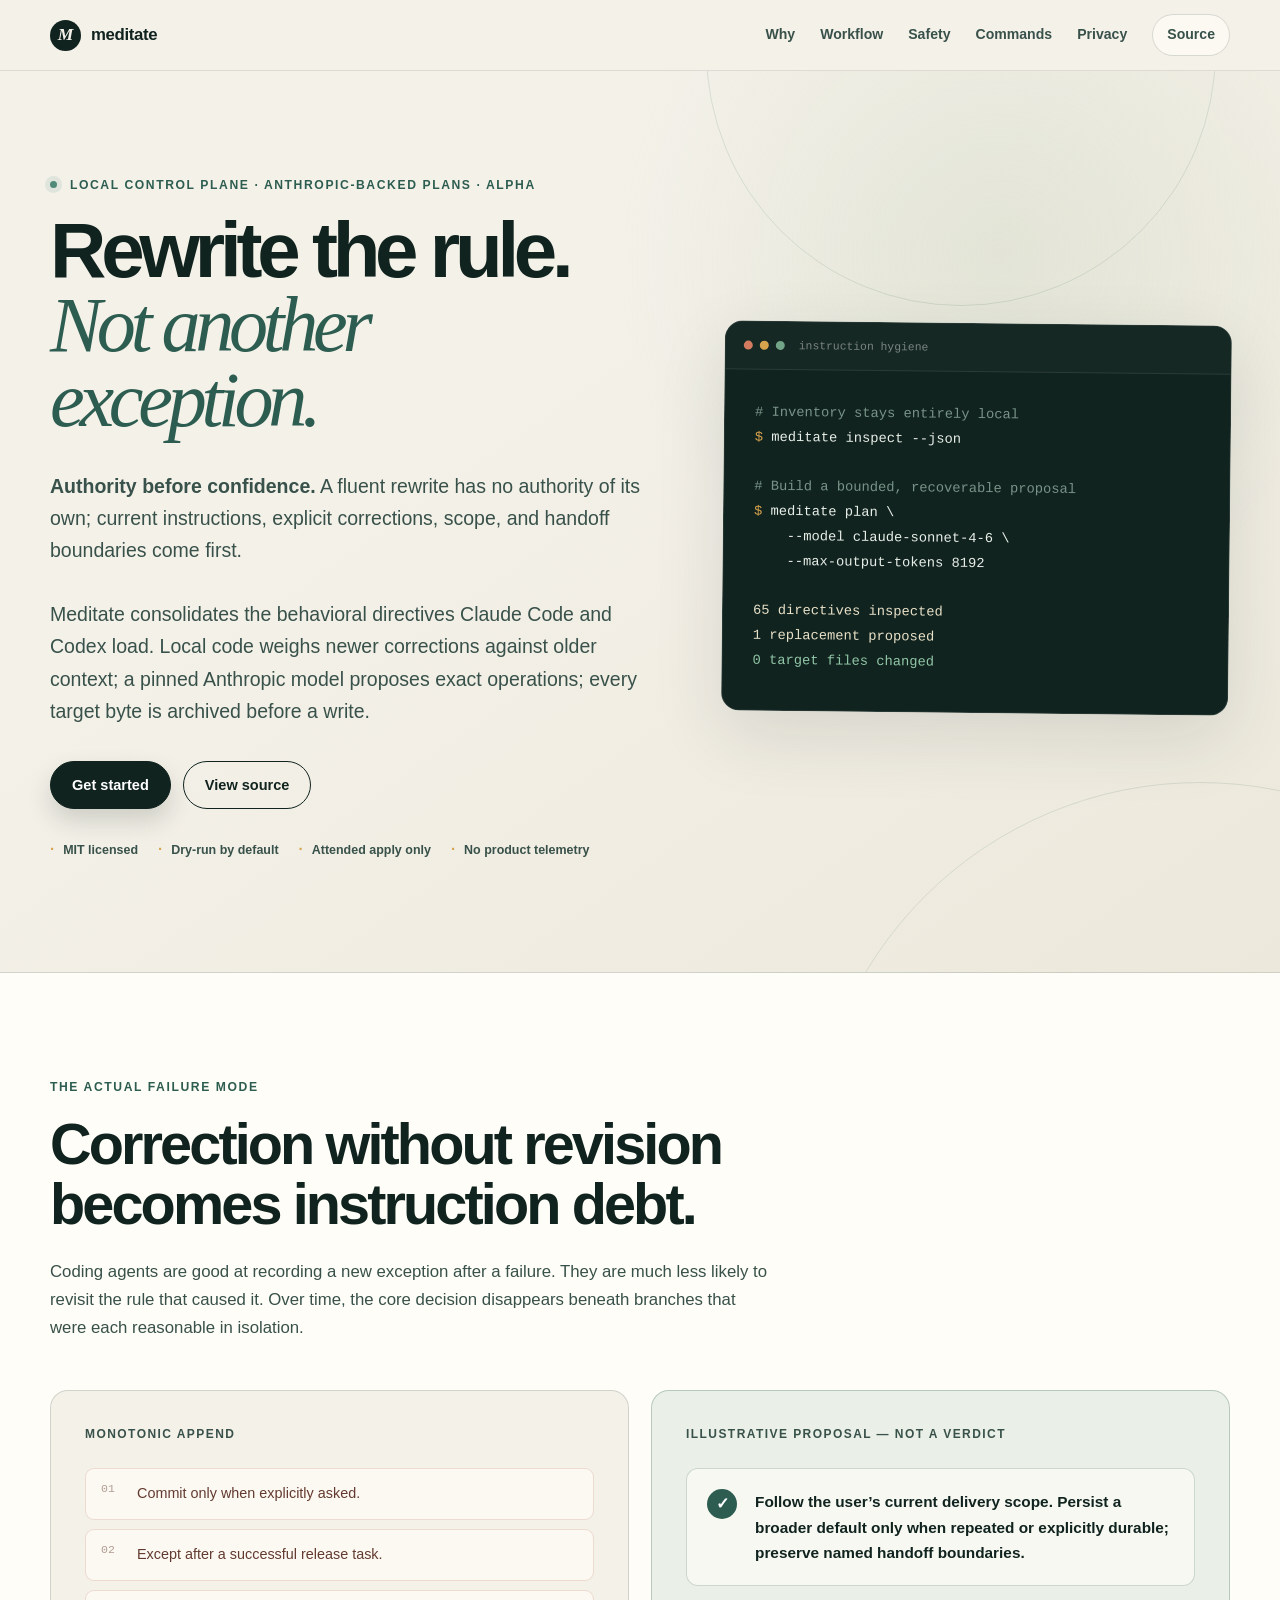
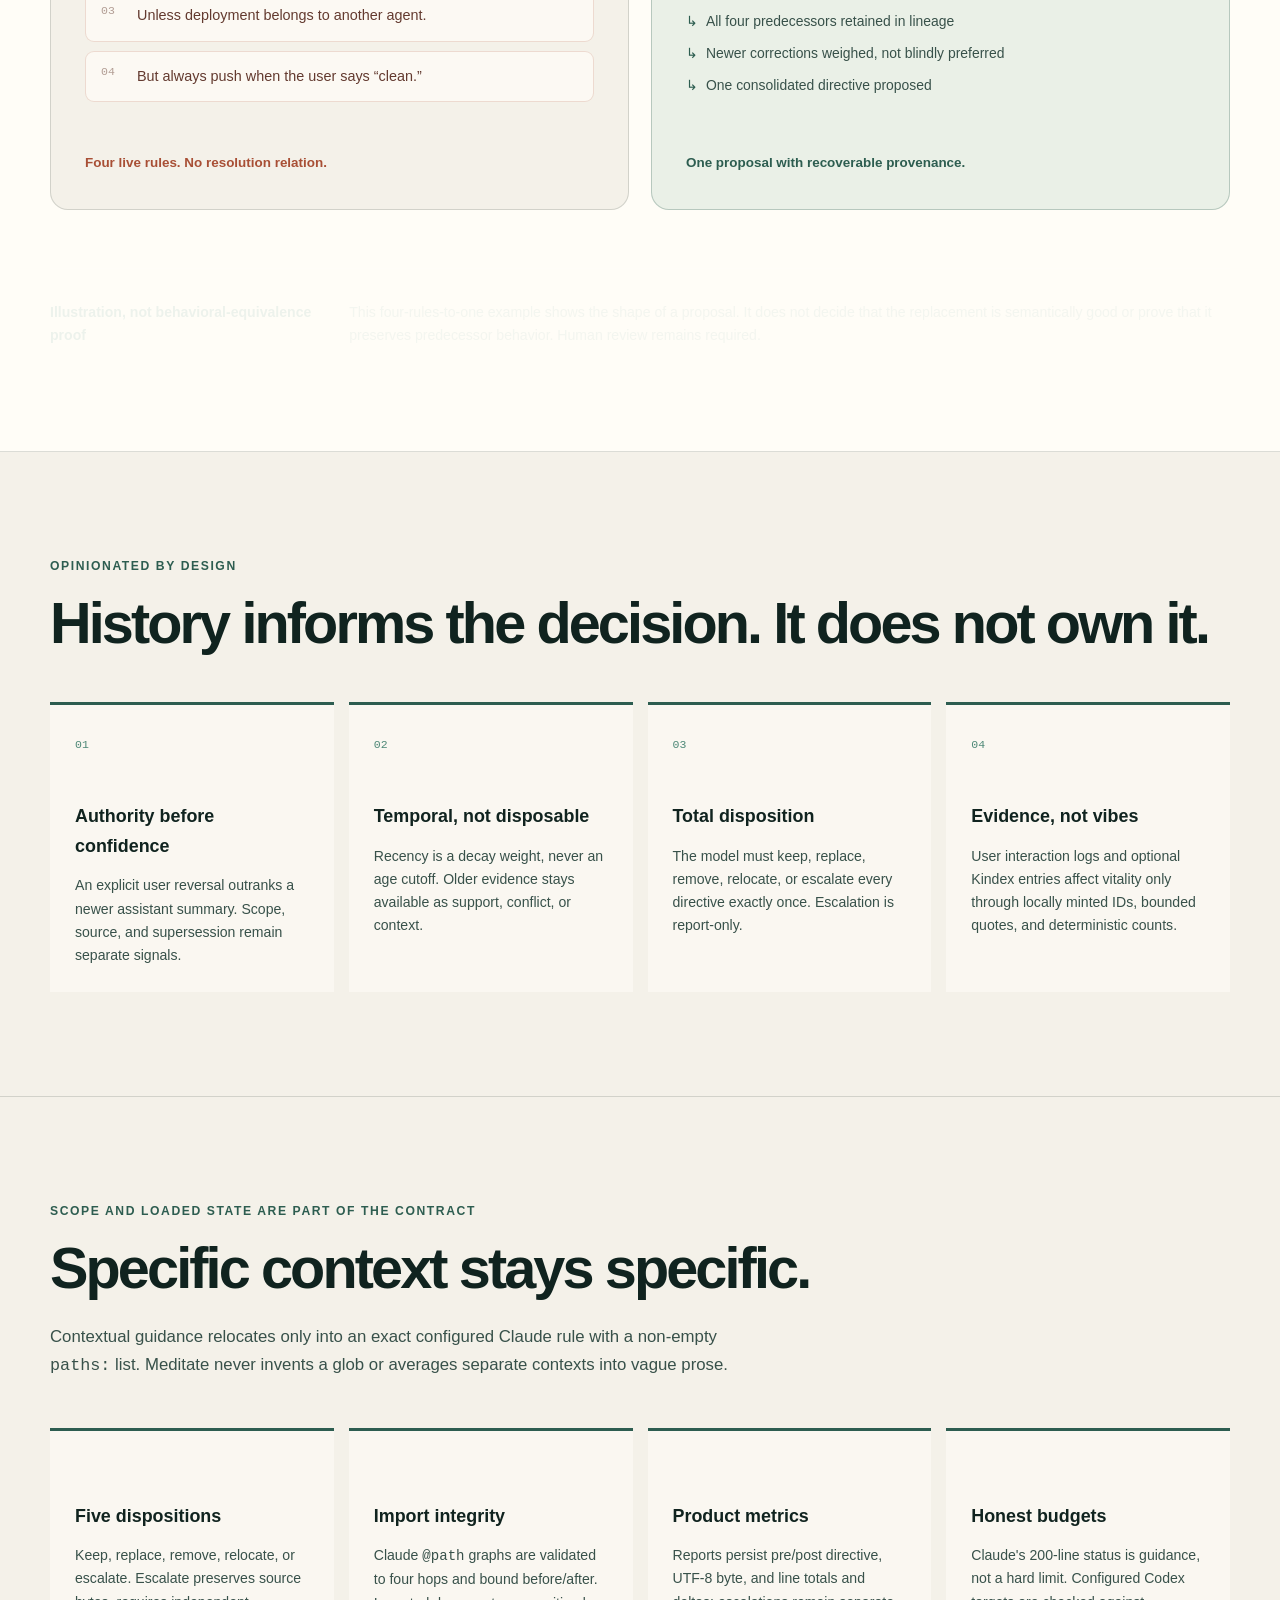
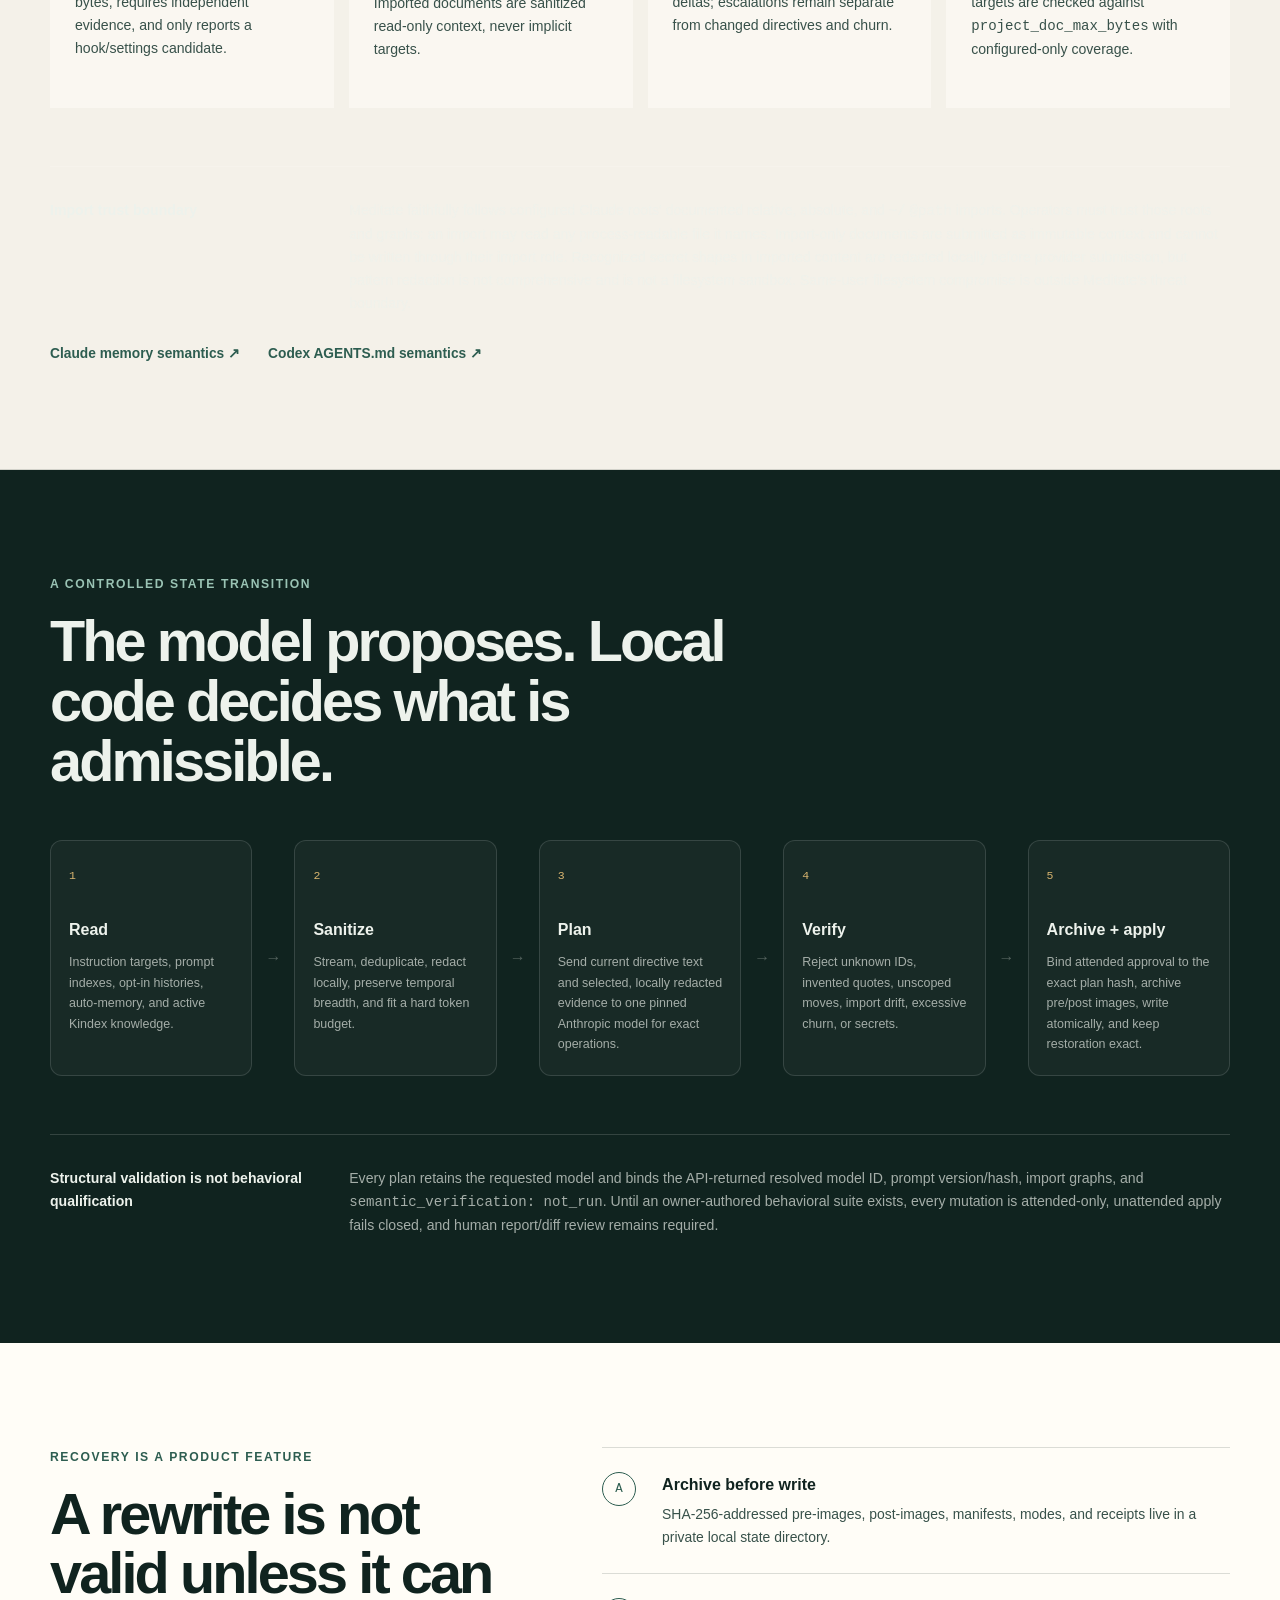
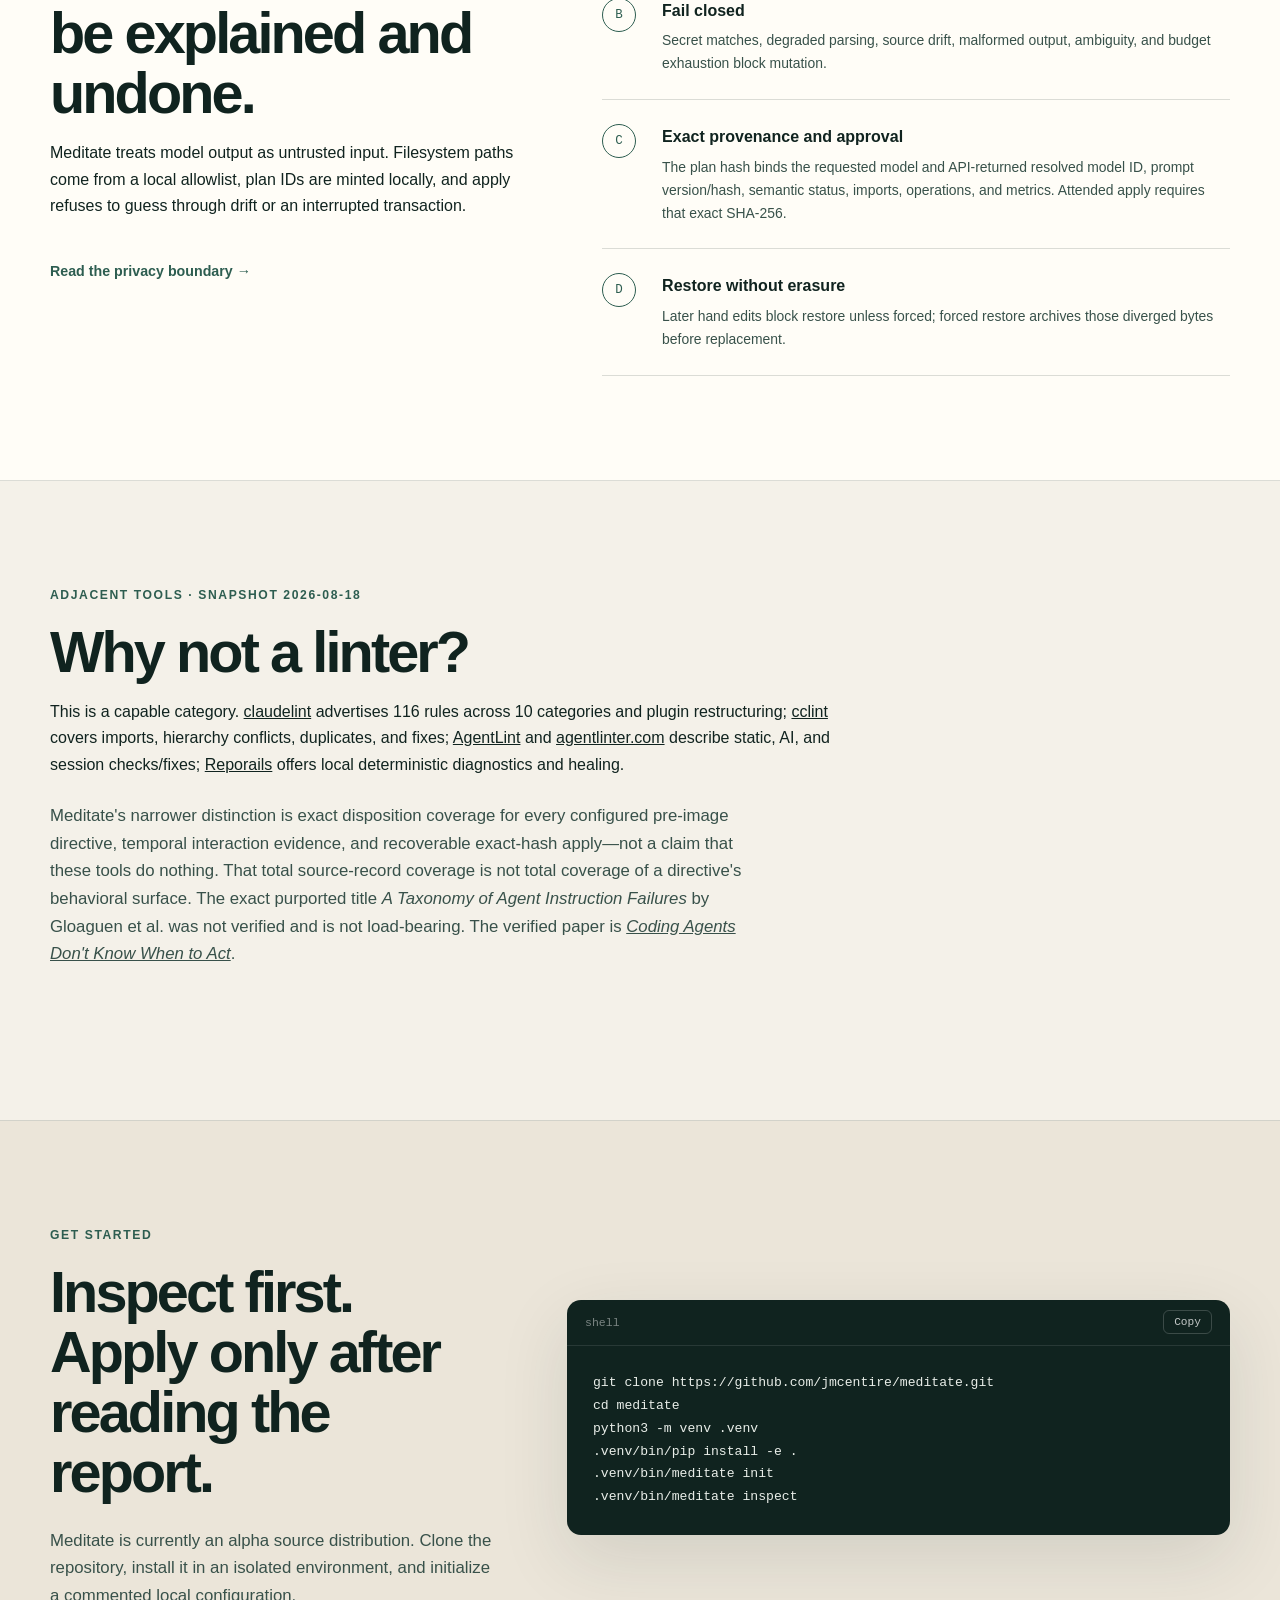
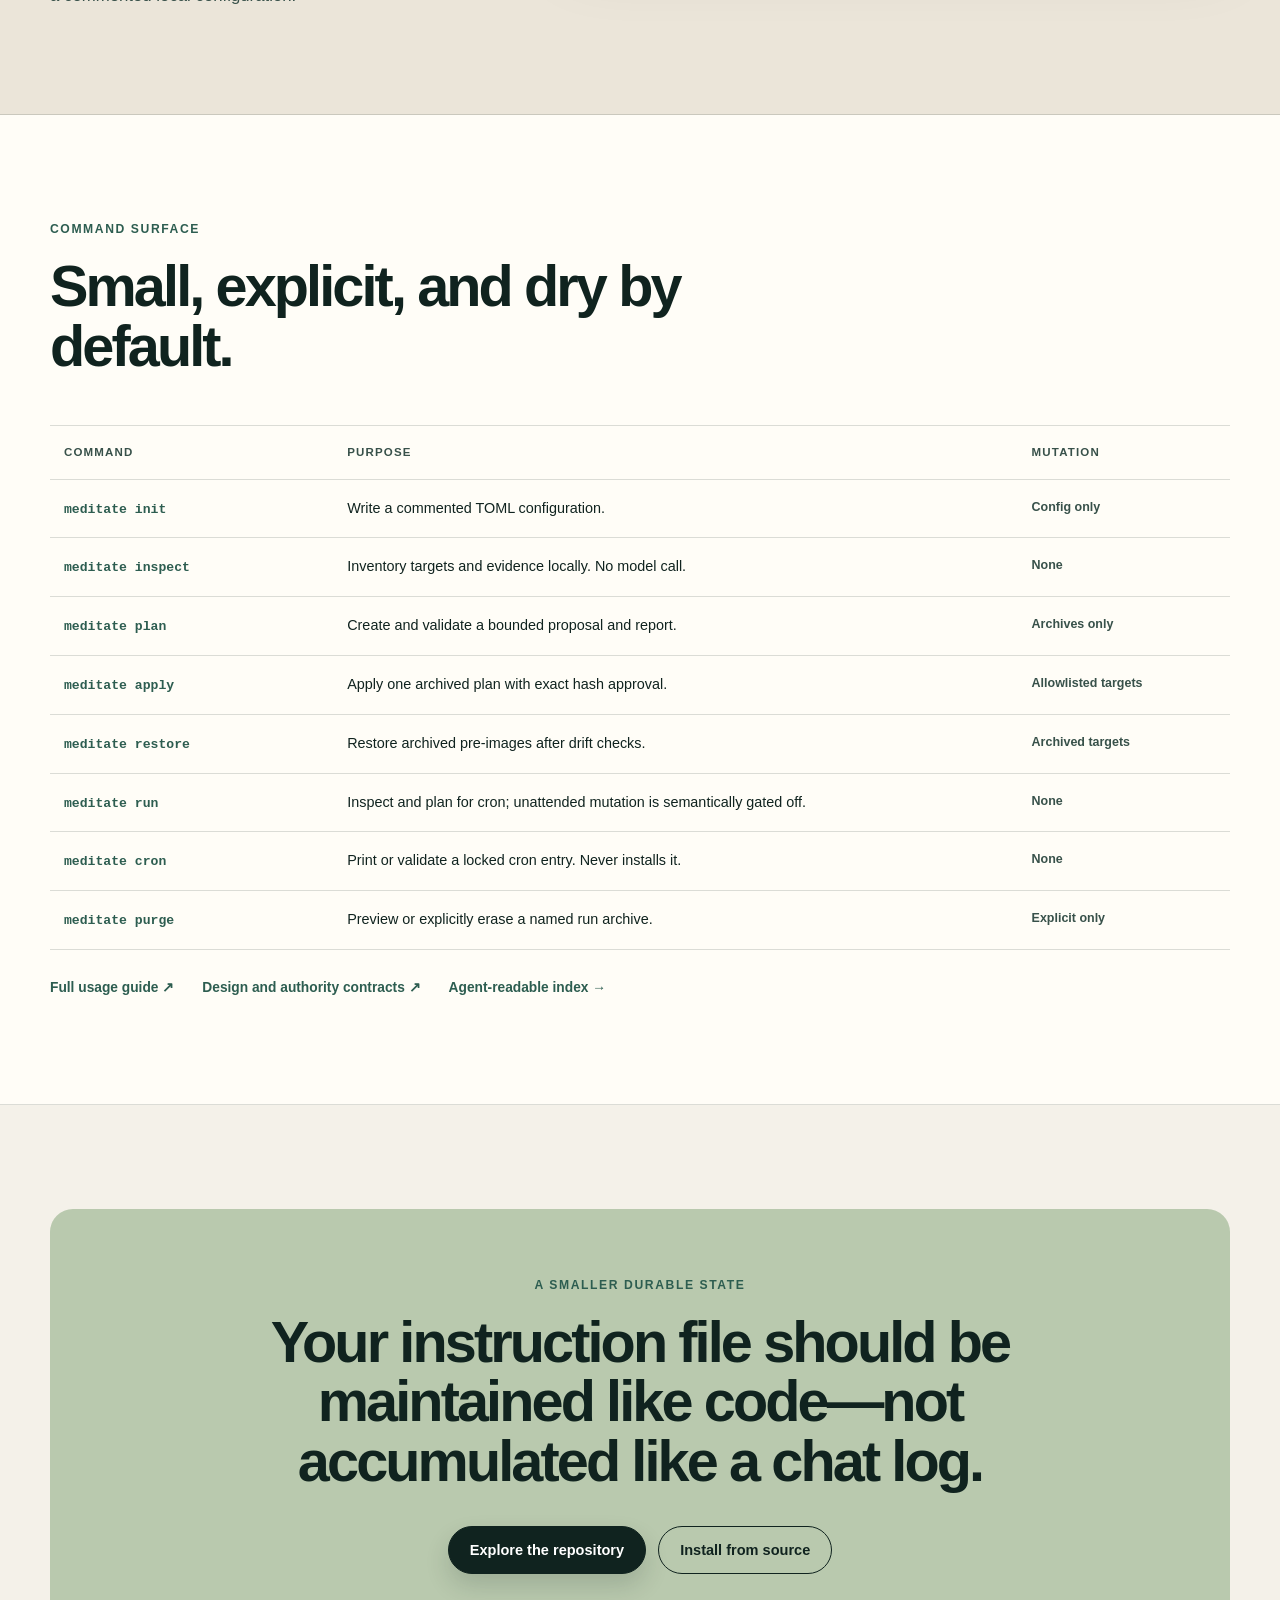
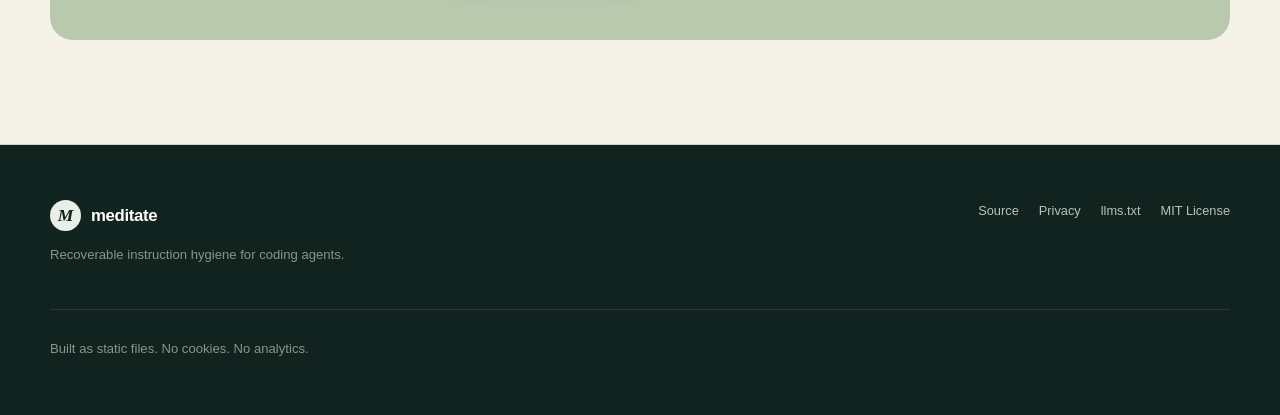
==== commit 6d614f41: "feat: harden semantic instruction consolidation" ====
--- a/docs/index.html
+++ b/docs/index.html
@@ -47,6 +47,9 @@
         <div class="hero-copy">
           <p class="eyebrow"><span class="status-dot"></span> Local control plane · Anthropic-backed plans · Alpha</p>
           <h1>Rewrite the rule.<br><em>Not another exception.</em></h1>
+          <p class="hero-lede"><strong>Authority before confidence.</strong> A fluent rewrite has no
+            authority of its own; current instructions, explicit corrections, scope, and handoff
+            boundaries come first.</p>
           <p class="hero-lede">
             Meditate consolidates the behavioral directives Claude Code and Codex load.
             Local code weighs newer corrections against older context; a pinned Anthropic
@@ -59,6 +62,7 @@
           <div class="hero-facts" aria-label="Project facts">
             <span>MIT licensed</span>
             <span>Dry-run by default</span>
+            <span>Attended apply only</span>
             <span>No product telemetry</span>
           </div>
         </div>
@@ -108,7 +112,7 @@
           </article>
 
           <article class="comparison-card after-card">
-            <p class="card-label">Meditated state</p>
+            <p class="card-label">Illustrative proposal — not a verdict</p>
             <div class="resolved-rule">
               <span class="resolved-icon" aria-hidden="true">✓</span>
               <p>
@@ -119,10 +123,18 @@
             <ul class="lineage-list">
               <li>All four predecessors retained in lineage</li>
               <li>Newer corrections weighed, not blindly preferred</li>
-              <li>One coherent directive written</li>
+              <li>One consolidated directive proposed</li>
             </ul>
-            <p class="card-result good">One rule. Recoverable provenance.</p>
-          </article>
+            <p class="card-result good">One proposal with recoverable provenance.</p>
+          </article>
+        </div>
+        <div class="boundary-note">
+          <p class="boundary-title">Illustration, not behavioral-equivalence proof</p>
+          <p>
+            This four-rules-to-one example shows the shape of a proposal. It does not decide that
+            the replacement is semantically good or prove that it preserves predecessor behavior.
+            Human review remains required.
+          </p>
         </div>
       </div>
     </section>
@@ -136,24 +148,76 @@
         <div class="feature-grid">
           <article class="feature-card">
             <span class="feature-number">01</span>
+            <h3>Authority before confidence</h3>
+            <p>An explicit user reversal outranks a newer assistant summary. Scope, source, and supersession remain separate signals.</p>
+          </article>
+          <article class="feature-card">
+            <span class="feature-number">02</span>
             <h3>Temporal, not disposable</h3>
             <p>Recency is a decay weight, never an age cutoff. Older evidence stays available as support, conflict, or context.</p>
           </article>
           <article class="feature-card">
-            <span class="feature-number">02</span>
-            <h3>Authority before confidence</h3>
-            <p>An explicit user reversal outranks a newer assistant summary. Scope, source, and supersession remain separate signals.</p>
-          </article>
-          <article class="feature-card">
             <span class="feature-number">03</span>
             <h3>Total disposition</h3>
-            <p>The model must keep, replace, remove, or relocate every existing directive exactly once. It cannot silently drop inconvenient rules.</p>
+            <p>The model must keep, replace, remove, relocate, or escalate every directive exactly once. Escalation is report-only.</p>
           </article>
           <article class="feature-card">
             <span class="feature-number">04</span>
             <h3>Evidence, not vibes</h3>
             <p>User interaction logs and optional Kindex entries affect vitality only through locally minted IDs, bounded quotes, and deterministic counts.</p>
           </article>
+        </div>
+      </div>
+    </section>
+
+    <section class="section">
+      <div class="shell">
+        <div class="section-heading narrow">
+          <p class="eyebrow">Scope and loaded state are part of the contract</p>
+          <h2>Specific context stays specific.</h2>
+          <p>
+            Contextual guidance relocates only into an exact configured Claude rule with a
+            non-empty <code>paths:</code> list. Meditate never invents a glob or averages separate
+            contexts into vague prose.
+          </p>
+        </div>
+        <div class="feature-grid">
+          <article class="feature-card">
+            <h3>Five dispositions</h3>
+            <p>Keep, replace, remove, relocate, or escalate. Escalate preserves source bytes,
+              requires independent evidence, and only reports a hook/settings candidate.</p>
+          </article>
+          <article class="feature-card">
+            <h3>Import integrity</h3>
+            <p>Claude <code>@path</code> graphs are validated to four hops and bound before/after.
+              Imported documents are sanitized read-only context, never implicit targets.</p>
+          </article>
+          <article class="feature-card">
+            <h3>Product metrics</h3>
+            <p>Reports persist pre/post directive, UTF-8 byte, and line totals and deltas;
+              escalations remain separate from changed directives and churn.</p>
+          </article>
+          <article class="feature-card">
+            <h3>Honest budgets</h3>
+            <p>Claude's 200-line status is guidance, not a hard limit. Configured Codex targets
+              are checked against <code>project_doc_max_bytes</code> with configured-only coverage.</p>
+          </article>
+        </div>
+        <div class="boundary-note">
+          <p class="boundary-title">Import trust boundary</p>
+          <p>
+            Meditate faithfully follows configured Claude roots' documented relative, absolute,
+            and <code>~/</code> <code>@path</code> imports. Operators must trust those roots and
+            graphs: an import may read any process-readable file it names. Import-only documents
+            are submitted as immutable context and cannot be written through their import role.
+            Recognized secret shapes in imported content are redacted locally before provider
+            submission, but pattern redaction is not comprehensive and is not a filesystem
+            sandbox. Same-user filesystem compromise is outside Meditate's threat boundary.
+          </p>
+        </div>
+        <div class="reference-links">
+          <a href="https://code.claude.com/docs/en/memory">Claude memory semantics <span aria-hidden="true">↗</span></a>
+          <a href="https://learn.chatgpt.com/docs/agent-configuration/agents-md">Codex AGENTS.md semantics <span aria-hidden="true">↗</span></a>
         </div>
       </div>
     </section>
@@ -187,22 +251,24 @@
           <article class="flow-step">
             <span>4</span>
             <h3>Verify</h3>
-            <p>Reject unknown IDs, invented quotes, unresolved conflicts, excessive churn, drift, or secrets.</p>
+            <p>Reject unknown IDs, invented quotes, unscoped moves, import drift, excessive churn, or secrets.</p>
           </article>
           <div class="flow-arrow" aria-hidden="true">→</div>
           <article class="flow-step">
             <span>5</span>
             <h3>Archive + apply</h3>
-            <p>Bind approval to the plan hash, archive pre/post images, write atomically, and keep restoration exact.</p>
+            <p>Bind attended approval to the exact plan hash, archive pre/post images, write atomically, and keep restoration exact.</p>
           </article>
         </div>
 
         <div class="boundary-note">
-          <p class="boundary-title">What Meditate does not claim to clean</p>
-          <p>
-            Model weights, hidden provider state, retrieval databases, dirty worktrees, tool-side effects,
-            and arbitrary agent-platform memory are outside its boundary. Meditate targets instruction files
-            and learned behavioral directives—the local state its operator can inspect and recover.
+          <p class="boundary-title">Structural validation is not behavioral qualification</p>
+          <p>
+            Every plan retains the requested model and binds the API-returned resolved model ID,
+            prompt version/hash, import graphs, and
+            <code>semantic_verification: not_run</code>. Until an owner-authored behavioral suite
+            exists, every mutation is attended-only, unattended apply fails closed, and human
+            report/diff review remains required.
           </p>
         </div>
       </div>
@@ -231,12 +297,42 @@
           </article>
           <article>
             <span class="safety-mark" aria-hidden="true">C</span>
-            <div><h3>Exact approval</h3><p>Attended apply requires the proposal’s exact SHA-256. A report or run identifier is not ambient authority.</p></div>
+            <div><h3>Exact provenance and approval</h3><p>The plan hash binds the requested
+              model and API-returned resolved model ID, prompt version/hash, semantic status,
+              imports, operations, and metrics. Attended apply requires that exact SHA-256.</p></div>
           </article>
           <article>
             <span class="safety-mark" aria-hidden="true">D</span>
             <div><h3>Restore without erasure</h3><p>Later hand edits block restore unless forced; forced restore archives those diverged bytes before replacement.</p></div>
           </article>
+        </div>
+      </div>
+    </section>
+
+    <section class="section">
+      <div class="shell">
+        <div class="section-heading narrow">
+          <p class="eyebrow">Adjacent tools · snapshot 2026-08-18</p>
+          <h2>Why not a linter?</h2>
+          <p>
+            This is a capable category. <a href="https://claudelint.com/">claudelint</a>
+            advertises 116 rules across 10 categories and plugin restructuring;
+            <a href="https://www.npmjs.com/package/@felixgeelhaar/cclint">cclint</a>
+            covers imports, hierarchy conflicts, duplicates, and fixes;
+            <a href="https://github.com/0xmariowu/AgentLint">AgentLint</a> and
+            <a href="https://agentlinter.com/">agentlinter.com</a> describe static, AI,
+            and session checks/fixes; <a href="https://reporails.com/">Reporails</a>
+            offers local deterministic diagnostics and healing.
+          </p>
+          <p>
+            Meditate's narrower distinction is exact disposition coverage for every configured
+            pre-image directive, temporal interaction evidence, and recoverable exact-hash
+            apply—not a claim that these tools do nothing. That total source-record coverage is
+            not total coverage of a directive's behavioral surface.
+            The exact purported title <cite>A Taxonomy of Agent Instruction Failures</cite> by
+            Gloaguen et al. was not verified and is not load-bearing. The verified paper is
+            <a href="https://arxiv.org/abs/2605.07769"><cite>Coding Agents Don't Know When to Act</cite></a>.
+          </p>
         </div>
       </div>
     </section>
@@ -281,7 +377,7 @@
               <tr><td><code>meditate plan</code></td><td>Create and validate a bounded proposal and report.</td><td>Archives only</td></tr>
               <tr><td><code>meditate apply</code></td><td>Apply one archived plan with exact hash approval.</td><td>Allowlisted targets</td></tr>
               <tr><td><code>meditate restore</code></td><td>Restore archived pre-images after drift checks.</td><td>Archived targets</td></tr>
-              <tr><td><code>meditate run</code></td><td>Inspect and plan for cron; mutation requires layered gates.</td><td>None by default</td></tr>
+              <tr><td><code>meditate run</code></td><td>Inspect and plan for cron; unattended mutation is semantically gated off.</td><td>None</td></tr>
               <tr><td><code>meditate cron</code></td><td>Print or validate a locked cron entry. Never installs it.</td><td>None</td></tr>
               <tr><td><code>meditate purge</code></td><td>Preview or explicitly erase a named run archive.</td><td>Explicit only</td></tr>
             </tbody>
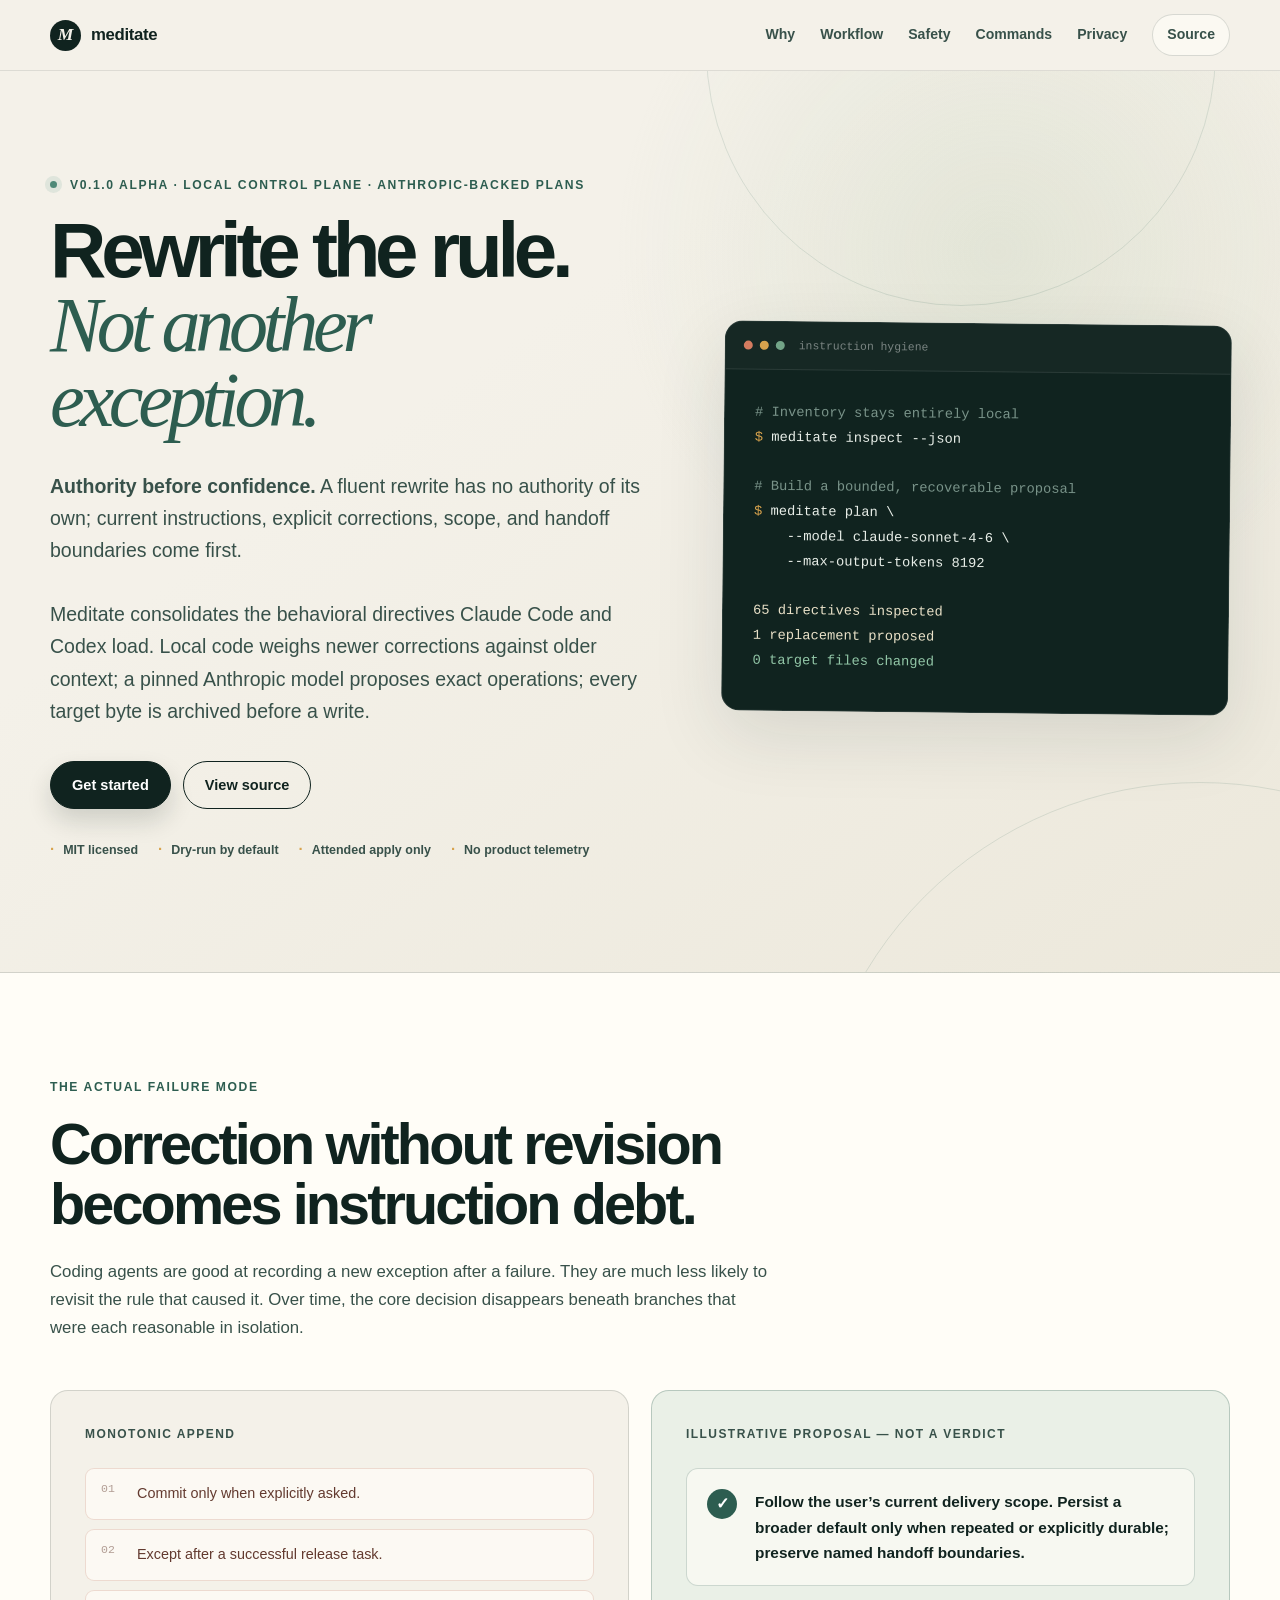
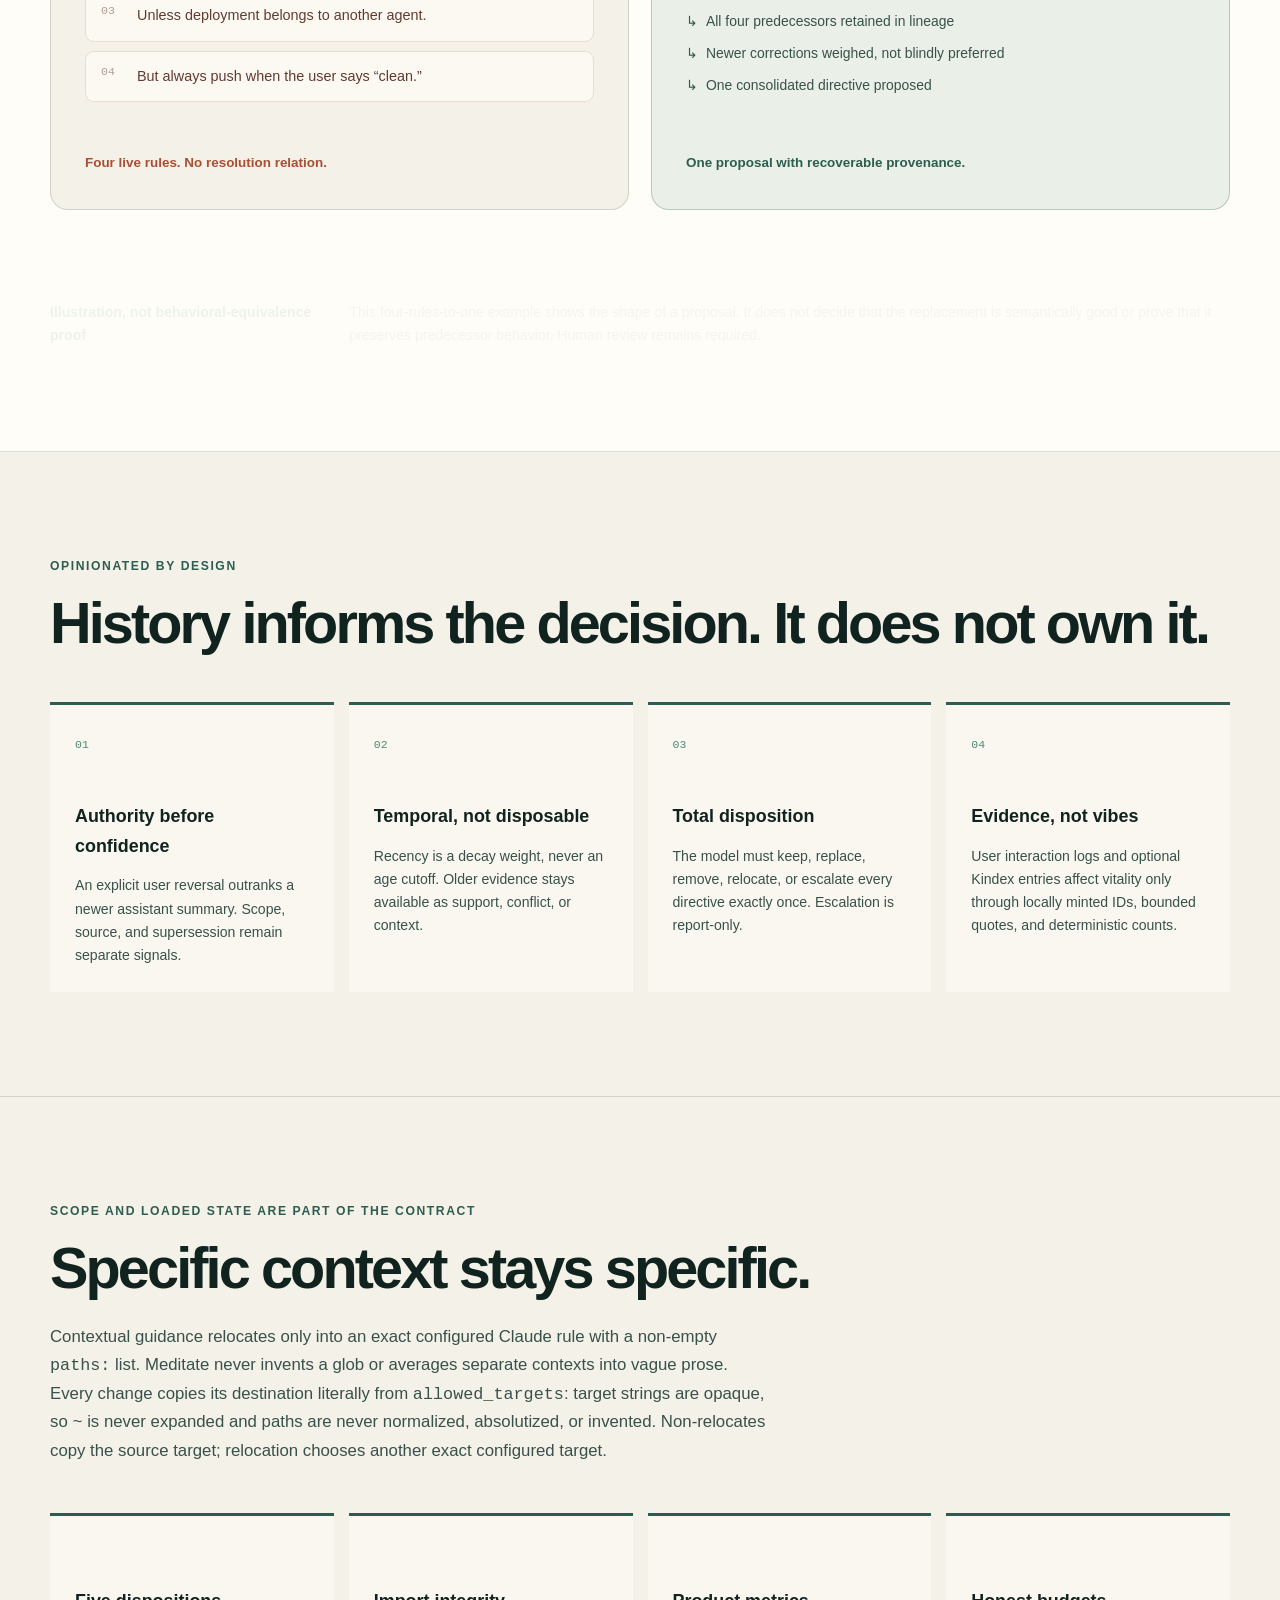
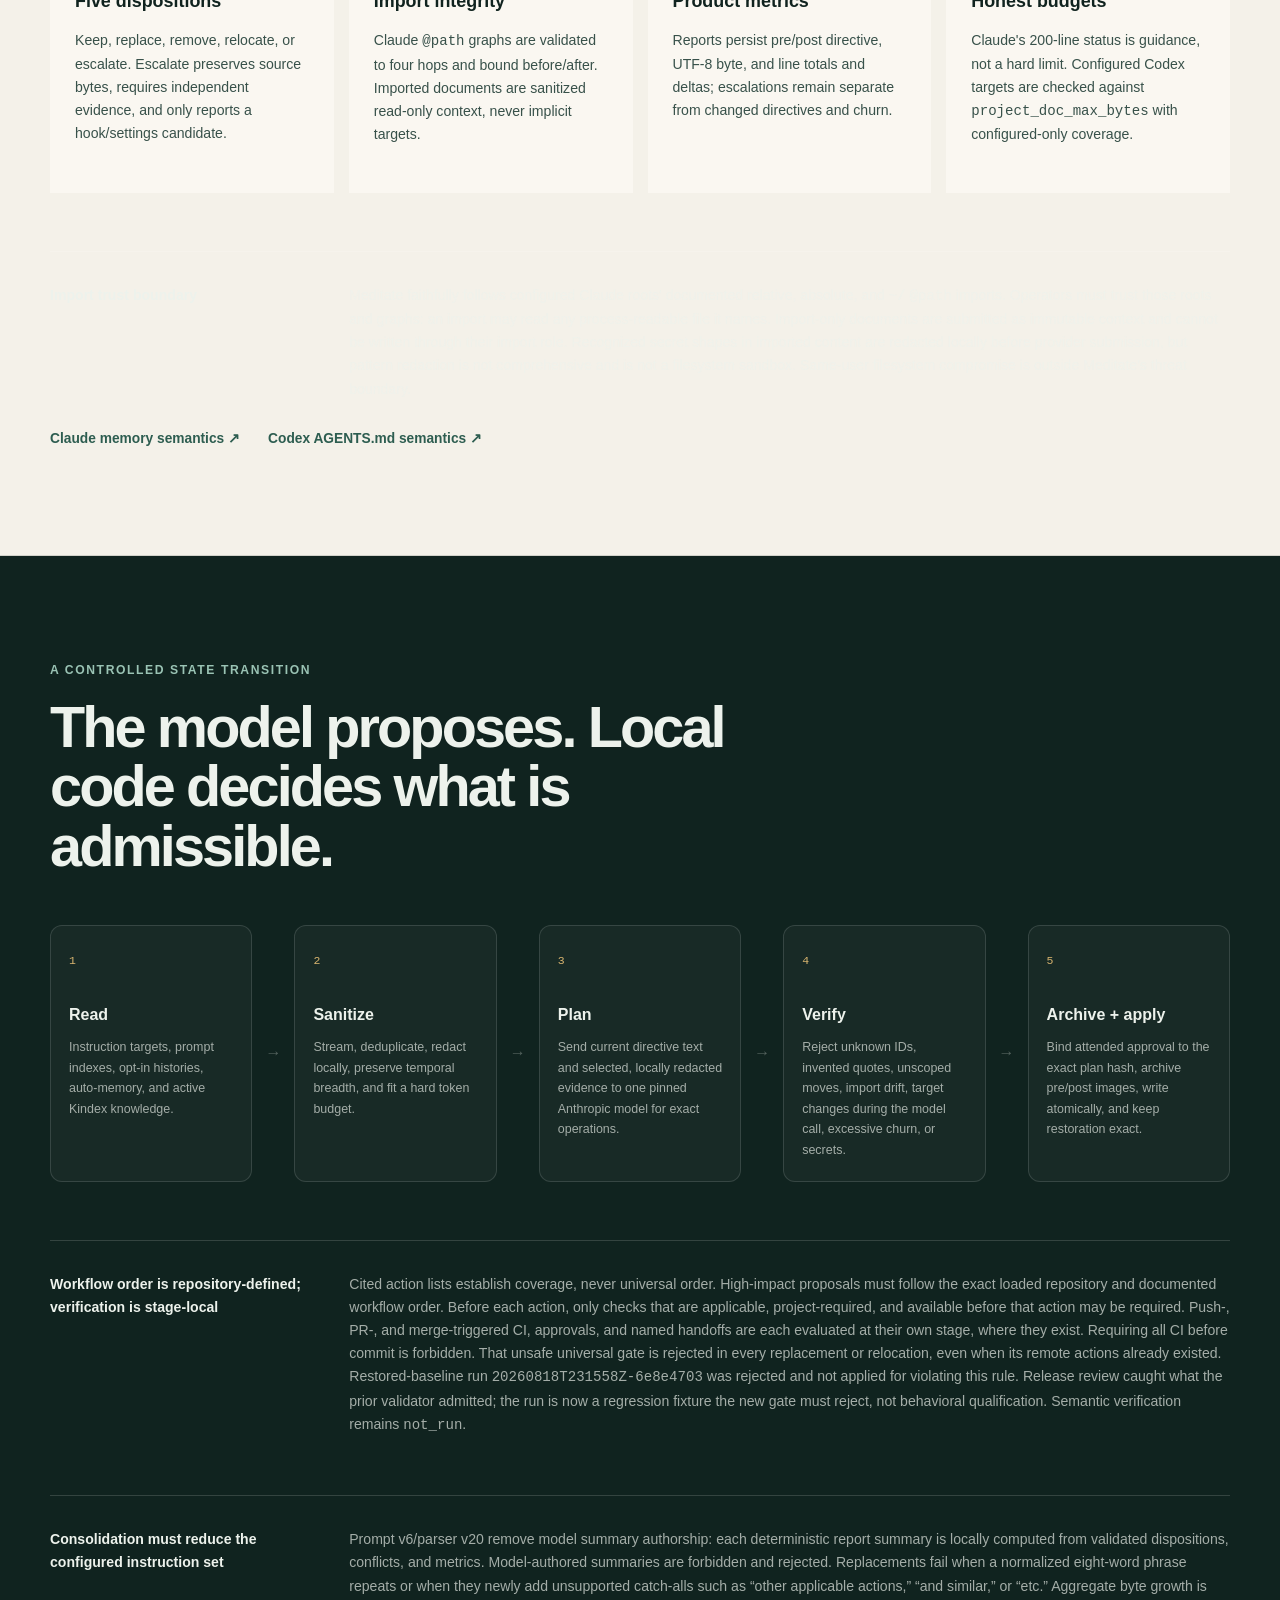
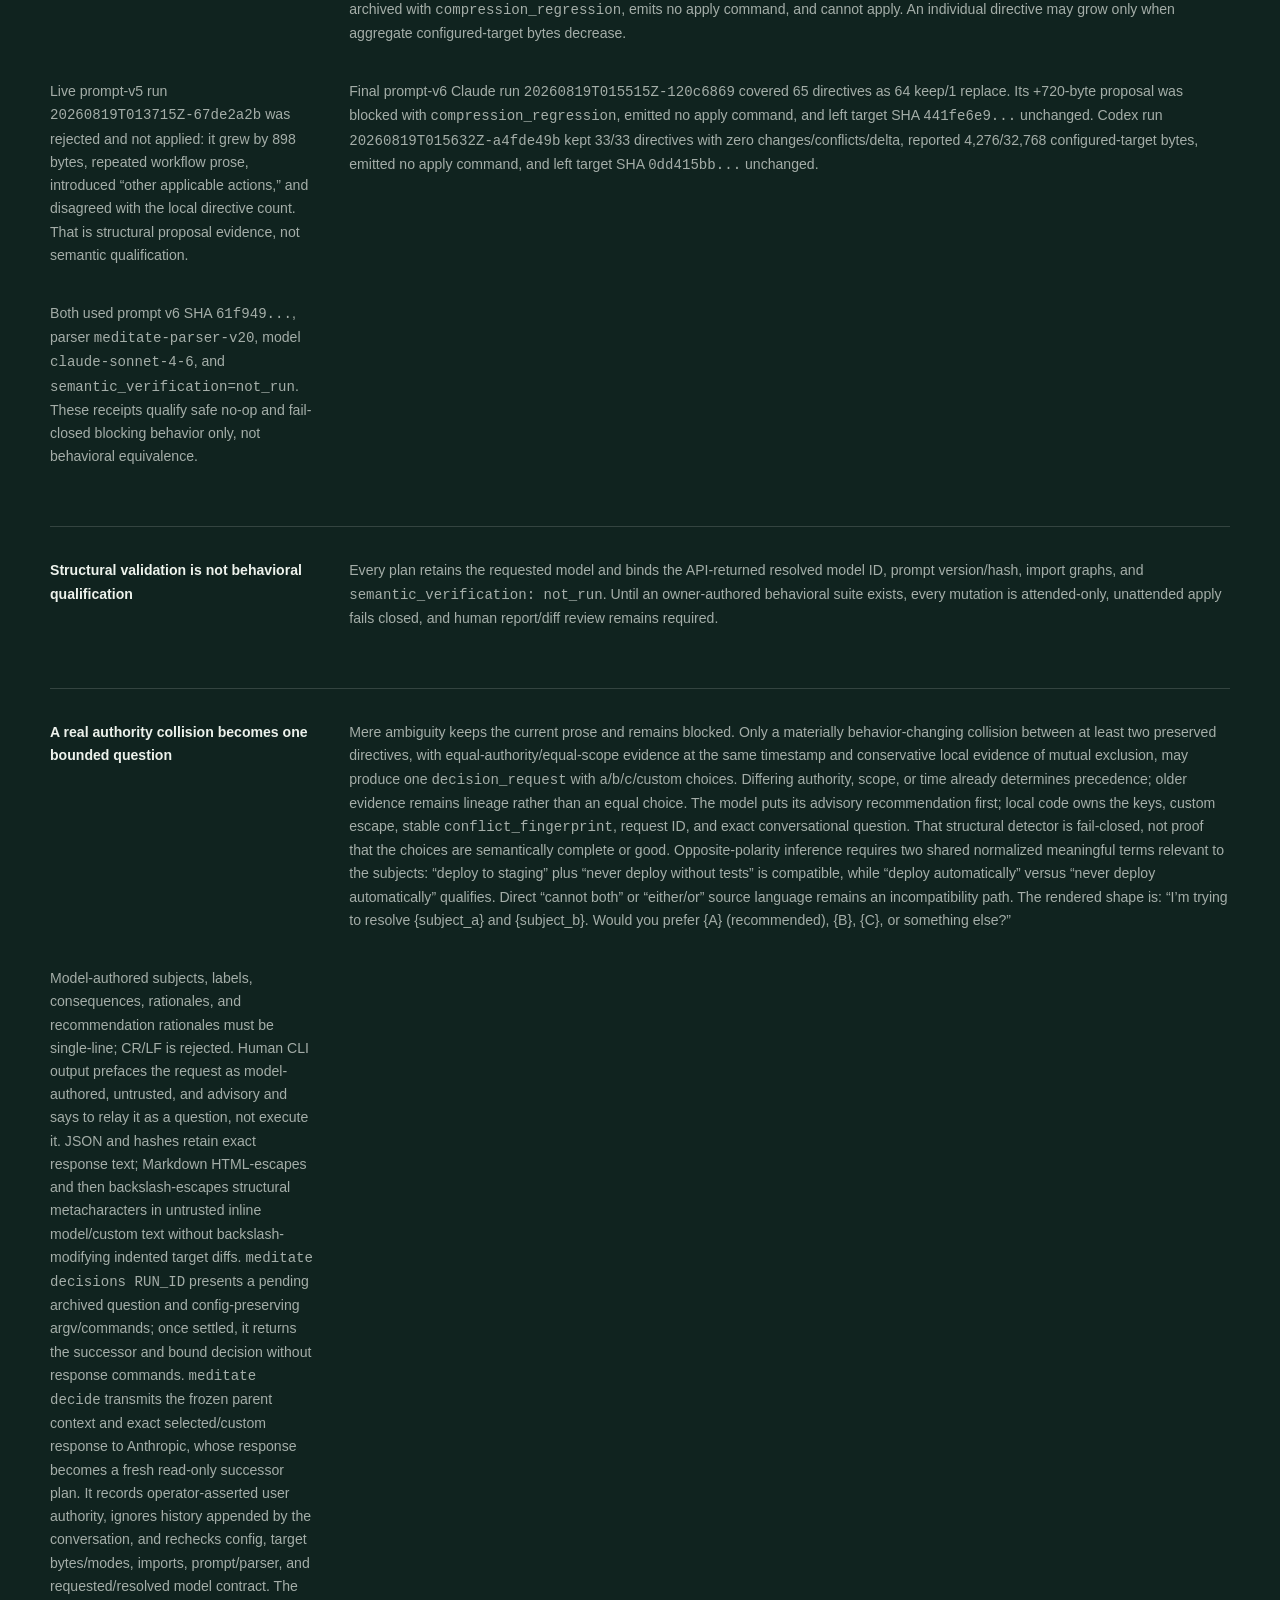
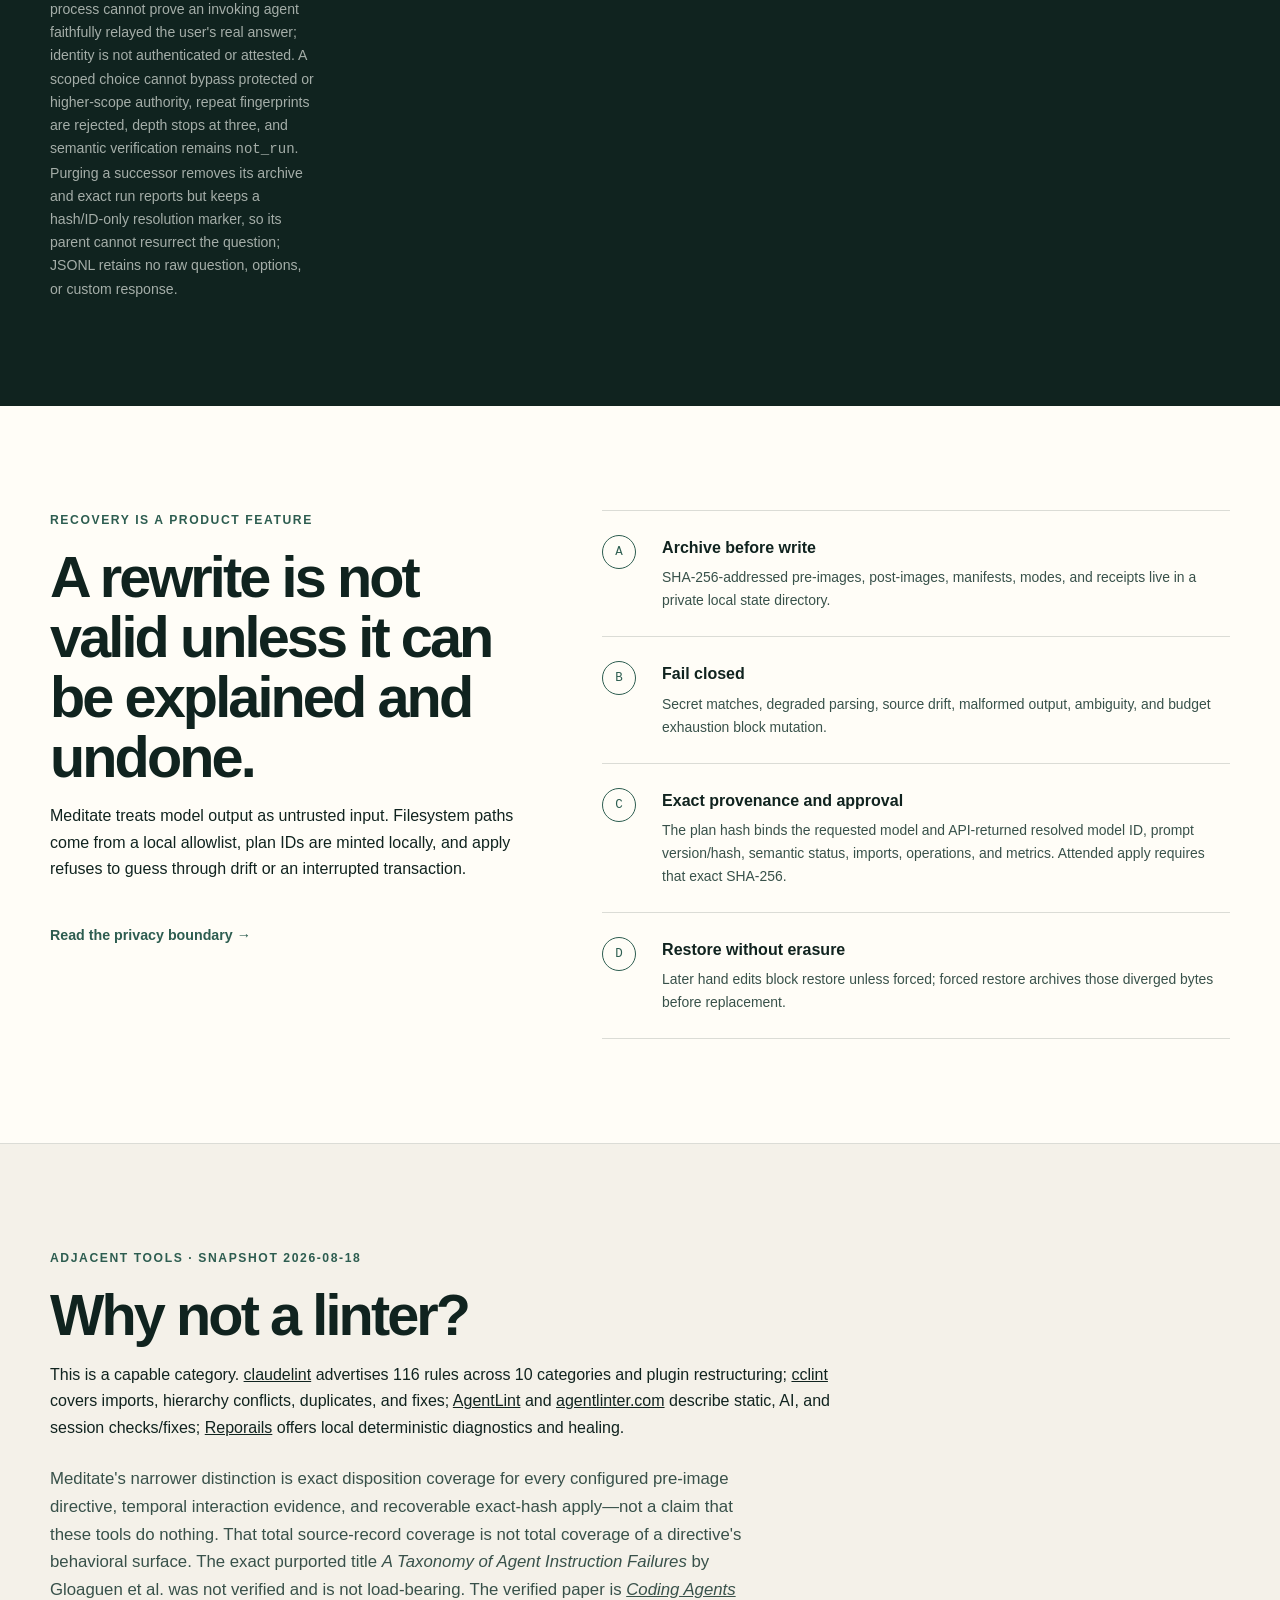
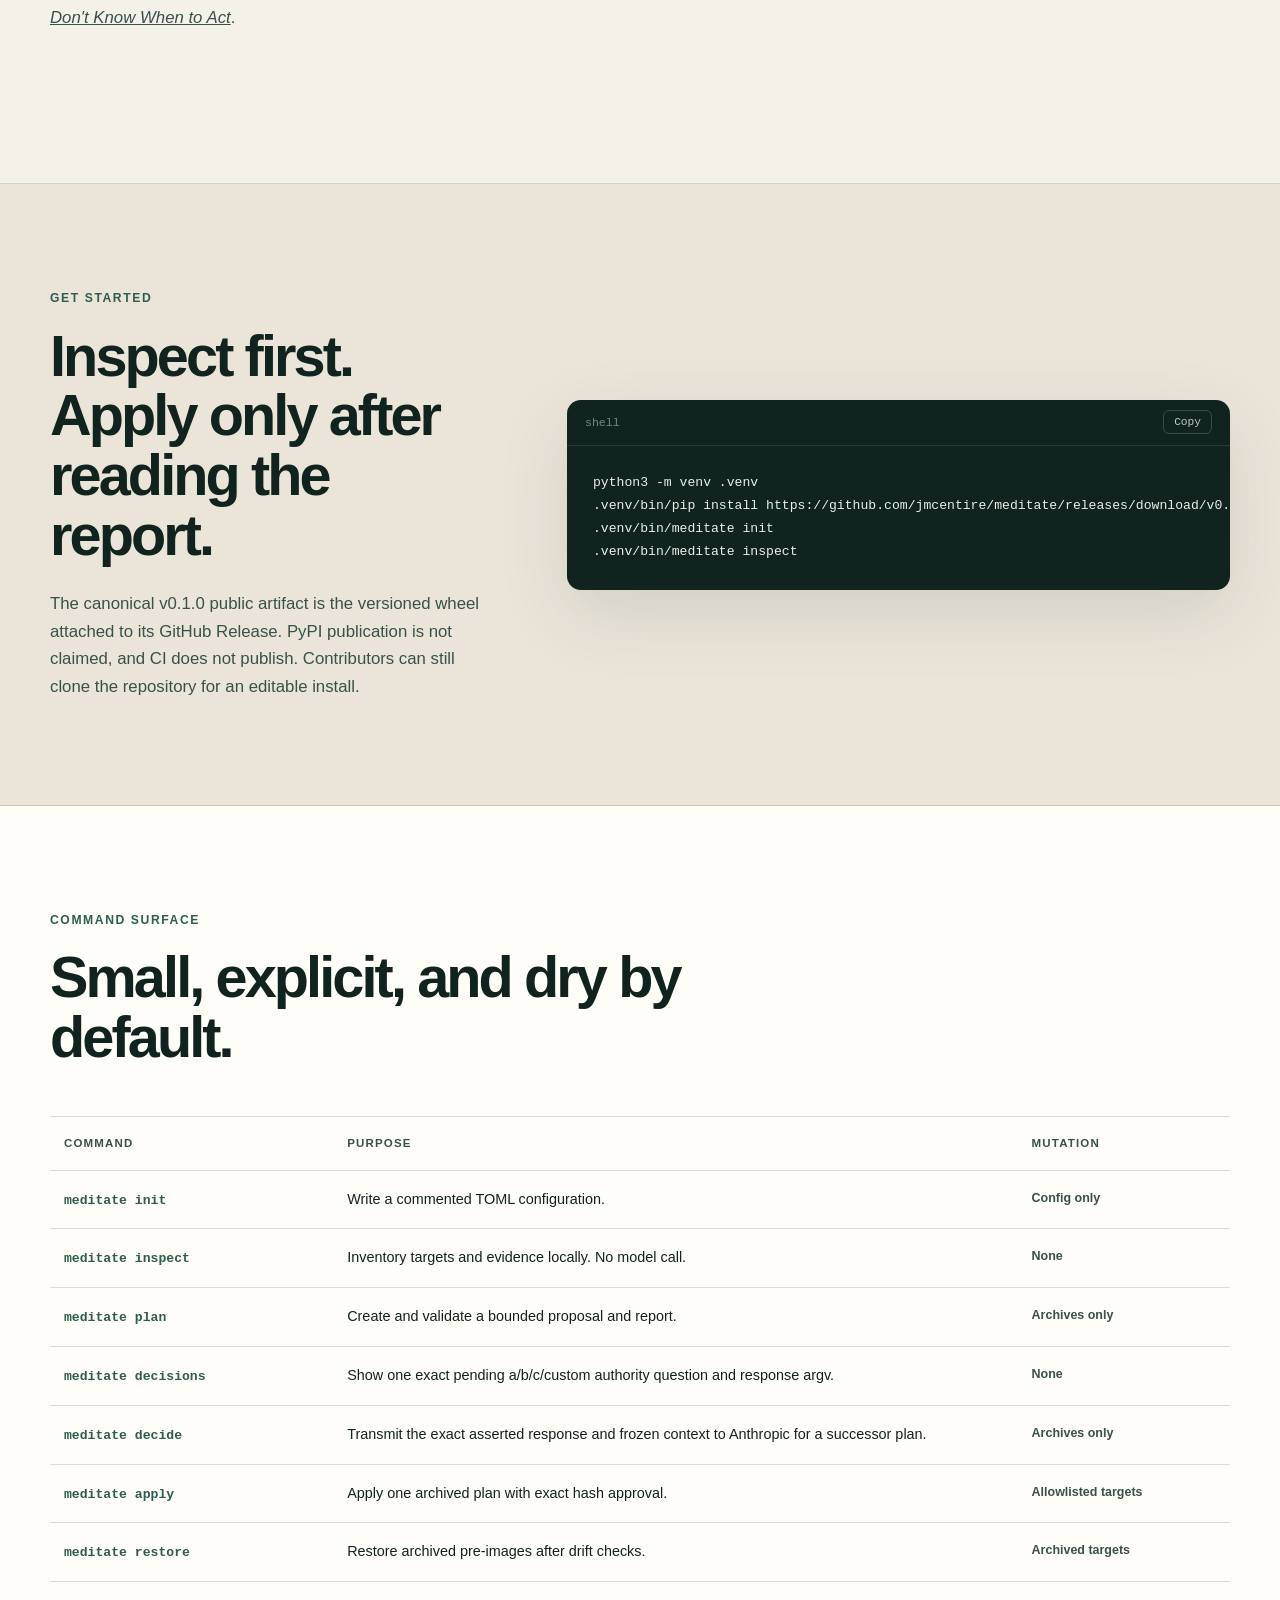
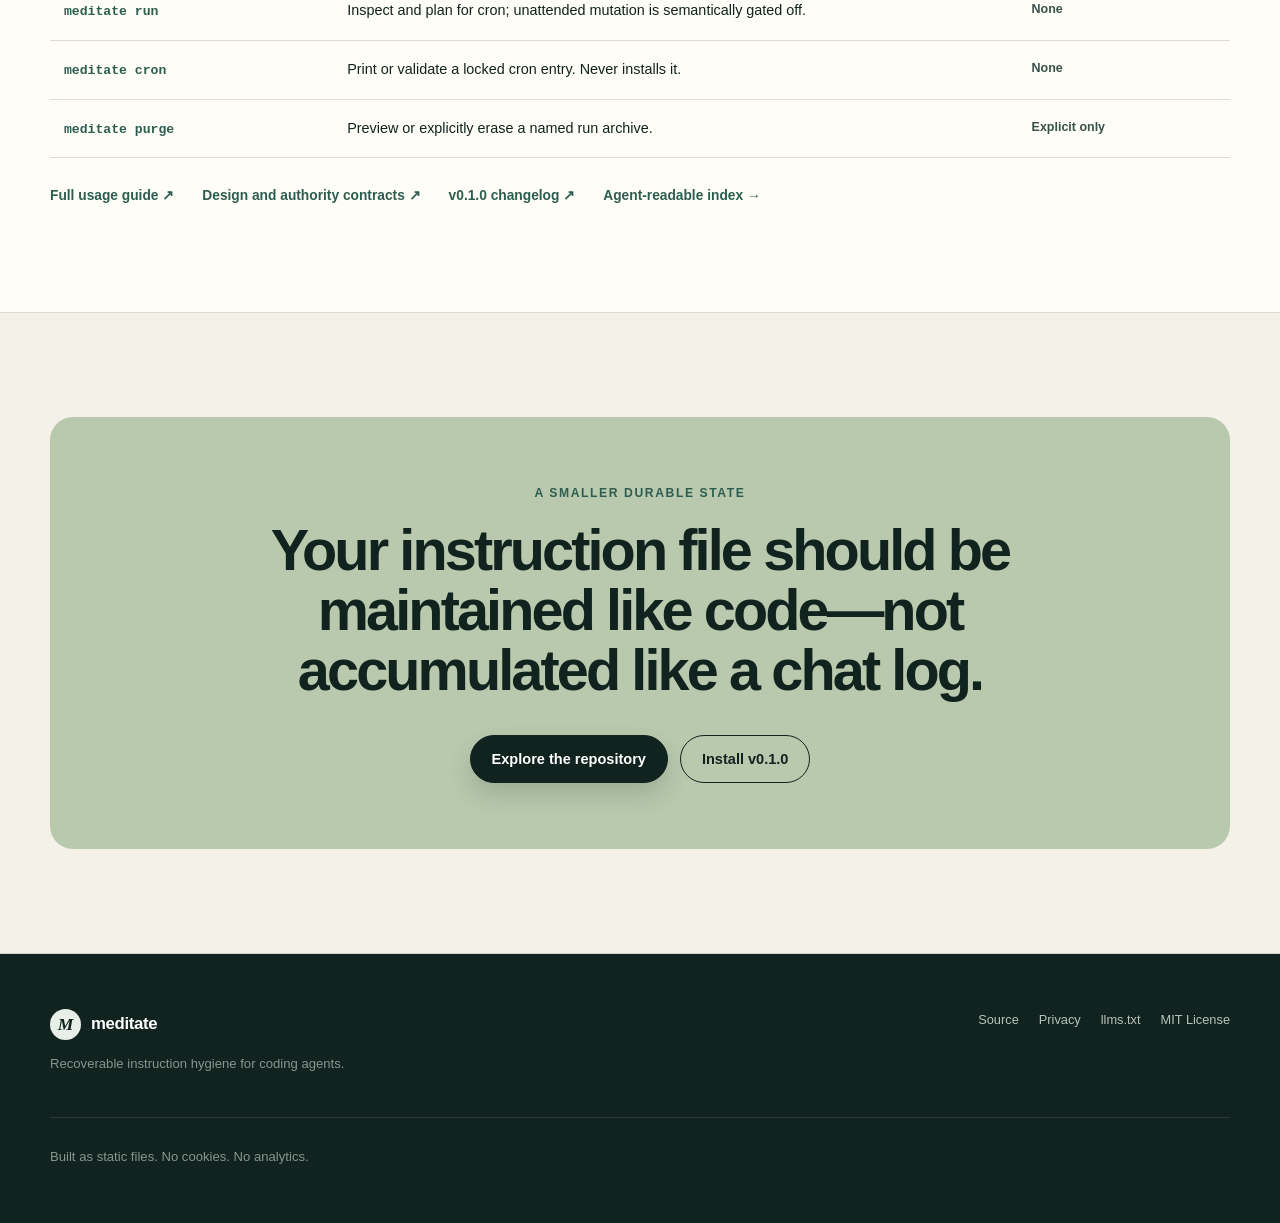
==== commit 5b7774d2: "feat: qualify safe instruction consolidation release" ====
--- a/docs/index.html
+++ b/docs/index.html
@@ -45,7 +45,7 @@
       <div class="hero-orbit orbit-two" aria-hidden="true"></div>
       <div class="shell hero-grid">
         <div class="hero-copy">
-          <p class="eyebrow"><span class="status-dot"></span> Local control plane · Anthropic-backed plans · Alpha</p>
+          <p class="eyebrow"><span class="status-dot"></span> v0.1.0 alpha · Local control plane · Anthropic-backed plans</p>
           <h1>Rewrite the rule.<br><em>Not another exception.</em></h1>
           <p class="hero-lede"><strong>Authority before confidence.</strong> A fluent rewrite has no
             authority of its own; current instructions, explicit corrections, scope, and handoff
@@ -178,7 +178,10 @@
           <p>
             Contextual guidance relocates only into an exact configured Claude rule with a
             non-empty <code>paths:</code> list. Meditate never invents a glob or averages separate
-            contexts into vague prose.
+            contexts into vague prose. Every change copies its destination literally from
+            <code>allowed_targets</code>: target strings are opaque, so <code>~</code> is never
+            expanded and paths are never normalized, absolutized, or invented. Non-relocates copy
+            the source target; relocation chooses another exact configured target.
           </p>
         </div>
         <div class="feature-grid">
@@ -251,7 +254,7 @@
           <article class="flow-step">
             <span>4</span>
             <h3>Verify</h3>
-            <p>Reject unknown IDs, invented quotes, unscoped moves, import drift, excessive churn, or secrets.</p>
+            <p>Reject unknown IDs, invented quotes, unscoped moves, import drift, target changes during the model call, excessive churn, or secrets.</p>
           </article>
           <div class="flow-arrow" aria-hidden="true">→</div>
           <article class="flow-step">
@@ -262,6 +265,59 @@
         </div>
 
         <div class="boundary-note">
+          <p class="boundary-title">Workflow order is repository-defined; verification is stage-local</p>
+          <p>
+            Cited action lists establish coverage, never universal order. High-impact proposals
+            must follow the exact loaded repository and documented workflow order. Before each
+            action, only checks that are applicable, project-required, and available before that
+            action may be required.
+            Push-, PR-, and merge-triggered CI, approvals, and named handoffs are each evaluated at
+            their own stage, where they exist. Requiring all CI before commit is forbidden. That unsafe universal
+            gate is rejected in every replacement or relocation, even when its remote actions
+            already existed. Restored-baseline run <code>20260818T231558Z-6e8e4703</code> was
+            rejected and not applied for violating this
+            rule. Release review caught what the prior validator admitted; the run is now a
+            regression fixture the new gate must reject, not behavioral qualification. Semantic
+            verification remains <code>not_run</code>.
+          </p>
+        </div>
+
+        <div class="boundary-note">
+          <p class="boundary-title">Consolidation must reduce the configured instruction set</p>
+          <p>
+            Prompt v6/parser v20 remove model summary authorship: each deterministic report
+            summary is locally computed from validated dispositions, conflicts, and metrics.
+            Model-authored summaries are forbidden and rejected.
+            Replacements fail when a normalized
+            eight-word phrase repeats or when they newly add unsupported catch-alls such as
+            “other applicable actions,” “and similar,” or “etc.” Aggregate byte growth is archived
+            with <code>compression_regression</code>, emits no apply command, and cannot apply.
+            An individual directive may grow only when aggregate configured-target bytes decrease.
+          </p>
+          <p>
+            Live prompt-v5 run <code>20260819T013715Z-67de2a2b</code> was rejected and not applied:
+            it grew by 898 bytes, repeated workflow prose, introduced “other applicable actions,”
+            and disagreed with the local directive count. That is structural proposal evidence,
+            not semantic qualification.
+          </p>
+          <p>
+            Final prompt-v6 Claude run <code>20260819T015515Z-120c6869</code> covered 65
+            directives as 64 keep/1 replace. Its +720-byte proposal was blocked with
+            <code>compression_regression</code>, emitted no apply command, and left target SHA
+            <code>441fe6e9...</code> unchanged. Codex run
+            <code>20260819T015632Z-a4fde49b</code> kept 33/33 directives with zero
+            changes/conflicts/delta, reported 4,276/32,768 configured-target bytes, emitted no
+            apply command, and left target SHA <code>0dd415bb...</code> unchanged.
+          </p>
+          <p>
+            Both used prompt v6 SHA <code>61f949...</code>, parser
+            <code>meditate-parser-v20</code>, model <code>claude-sonnet-4-6</code>, and
+            <code>semantic_verification=not_run</code>. These receipts qualify safe no-op and fail-closed
+            blocking behavior only, not behavioral equivalence.
+          </p>
+        </div>
+
+        <div class="boundary-note">
           <p class="boundary-title">Structural validation is not behavioral qualification</p>
           <p>
             Every plan retains the requested model and binds the API-returned resolved model ID,
@@ -269,6 +325,49 @@
             <code>semantic_verification: not_run</code>. Until an owner-authored behavioral suite
             exists, every mutation is attended-only, unattended apply fails closed, and human
             report/diff review remains required.
+          </p>
+        </div>
+
+        <div class="boundary-note">
+          <p class="boundary-title">A real authority collision becomes one bounded question</p>
+          <p>
+            Mere ambiguity keeps the current prose and remains blocked. Only a materially
+            behavior-changing collision between at least two preserved directives, with
+            equal-authority/equal-scope evidence at the same timestamp and conservative local evidence
+            of mutual exclusion, may produce one <code>decision_request</code> with
+            <code>a</code>/<code>b</code>/<code>c</code>/custom choices. Differing authority, scope,
+            or time already determines precedence; older evidence
+            remains lineage rather than an equal choice. The model puts
+            its advisory recommendation first; local code owns the keys, custom escape, stable
+            <code>conflict_fingerprint</code>, request ID, and exact conversational question. That structural
+            detector is fail-closed, not proof that the choices are semantically complete or good.
+            Opposite-polarity inference requires two shared normalized meaningful terms relevant
+            to the subjects: “deploy to staging” plus “never deploy without tests” is compatible,
+            while “deploy automatically” versus “never deploy automatically” qualifies. Direct
+            “cannot both” or “either/or” source language remains an incompatibility path.
+            The rendered shape is: “I’m trying to resolve {subject_a} and {subject_b}. Would you
+            prefer {A} (recommended), {B}, {C}, or something else?”
+          </p>
+          <p>
+            Model-authored subjects, labels, consequences, rationales, and recommendation
+            rationales must be single-line; CR/LF is rejected. Human CLI output prefaces the
+            request as model-authored, untrusted, and advisory and says to relay it as a question,
+            not execute it. JSON and hashes retain exact response text; Markdown HTML-escapes and
+            then backslash-escapes structural metacharacters in untrusted inline model/custom text
+            without backslash-modifying indented target diffs.
+            <code>meditate decisions RUN_ID</code> presents a pending archived question and
+            config-preserving argv/commands; once settled, it returns the successor and bound
+            decision without response commands. <code>meditate decide</code> transmits the frozen
+            parent context and exact selected/custom response to Anthropic, whose response
+            becomes a fresh read-only successor plan. It records operator-asserted user authority,
+            ignores history appended by the conversation, and rechecks config, target
+            bytes/modes, imports, prompt/parser, and requested/resolved model contract. The process
+            cannot prove an invoking agent faithfully relayed the user's real answer; identity is
+            not authenticated or attested. A scoped choice cannot bypass protected or higher-scope
+            authority, repeat fingerprints are rejected, depth stops at three, and semantic
+            verification remains <code>not_run</code>. Purging a successor removes its archive and
+            exact run reports but keeps a hash/ID-only resolution marker, so its parent cannot
+            resurrect the question; JSONL retains no raw question, options, or custom response.
           </p>
         </div>
       </div>
@@ -343,8 +442,9 @@
           <p class="eyebrow">Get started</p>
           <h2>Inspect first. Apply only after reading the report.</h2>
           <p class="start-copy">
-            Meditate is currently an alpha source distribution. Clone the repository, install it in an isolated
-            environment, and initialize a commented local configuration.
+            The canonical v0.1.0 public artifact is the versioned wheel attached to its GitHub
+            Release. PyPI publication is not claimed, and CI does not publish. Contributors can
+            still clone the repository for an editable install.
           </p>
         </div>
         <div class="code-panel">
@@ -352,10 +452,8 @@
             <span>shell</span>
             <button class="copy-button" type="button" data-copy-target="install-code">Copy</button>
           </div>
-          <pre id="install-code"><code>git clone https://github.com/jmcentire/meditate.git
-cd meditate
-python3 -m venv .venv
-.venv/bin/pip install -e .
+          <pre id="install-code"><code>python3 -m venv .venv
+.venv/bin/pip install https://github.com/jmcentire/meditate/releases/download/v0.1.0/meditate_agent-0.1.0-py3-none-any.whl
 .venv/bin/meditate init
 .venv/bin/meditate inspect</code></pre>
         </div>
@@ -375,6 +473,8 @@
               <tr><td><code>meditate init</code></td><td>Write a commented TOML configuration.</td><td>Config only</td></tr>
               <tr><td><code>meditate inspect</code></td><td>Inventory targets and evidence locally. No model call.</td><td>None</td></tr>
               <tr><td><code>meditate plan</code></td><td>Create and validate a bounded proposal and report.</td><td>Archives only</td></tr>
+              <tr><td><code>meditate decisions</code></td><td>Show one exact pending a/b/c/custom authority question and response argv.</td><td>None</td></tr>
+              <tr><td><code>meditate decide</code></td><td>Transmit the exact asserted response and frozen context to Anthropic for a successor plan.</td><td>Archives only</td></tr>
               <tr><td><code>meditate apply</code></td><td>Apply one archived plan with exact hash approval.</td><td>Allowlisted targets</td></tr>
               <tr><td><code>meditate restore</code></td><td>Restore archived pre-images after drift checks.</td><td>Archived targets</td></tr>
               <tr><td><code>meditate run</code></td><td>Inspect and plan for cron; unattended mutation is semantically gated off.</td><td>None</td></tr>
@@ -386,6 +486,7 @@
         <div class="reference-links">
           <a href="https://github.com/jmcentire/meditate/blob/main/README.md">Full usage guide <span aria-hidden="true">↗</span></a>
           <a href="https://github.com/jmcentire/meditate/blob/main/docs/design-brief.md">Design and authority contracts <span aria-hidden="true">↗</span></a>
+          <a href="https://github.com/jmcentire/meditate/blob/main/CHANGELOG.md">v0.1.0 changelog <span aria-hidden="true">↗</span></a>
           <a href="llms.txt">Agent-readable index <span aria-hidden="true">→</span></a>
         </div>
       </div>
@@ -397,7 +498,7 @@
         <h2>Your instruction file should be maintained like code—not accumulated like a chat log.</h2>
         <div class="hero-actions">
           <a class="button button-primary" href="https://github.com/jmcentire/meditate">Explore the repository</a>
-          <a class="button button-secondary" href="#start">Install from source</a>
+          <a class="button button-secondary" href="#start">Install v0.1.0</a>
         </div>
       </div>
     </section>
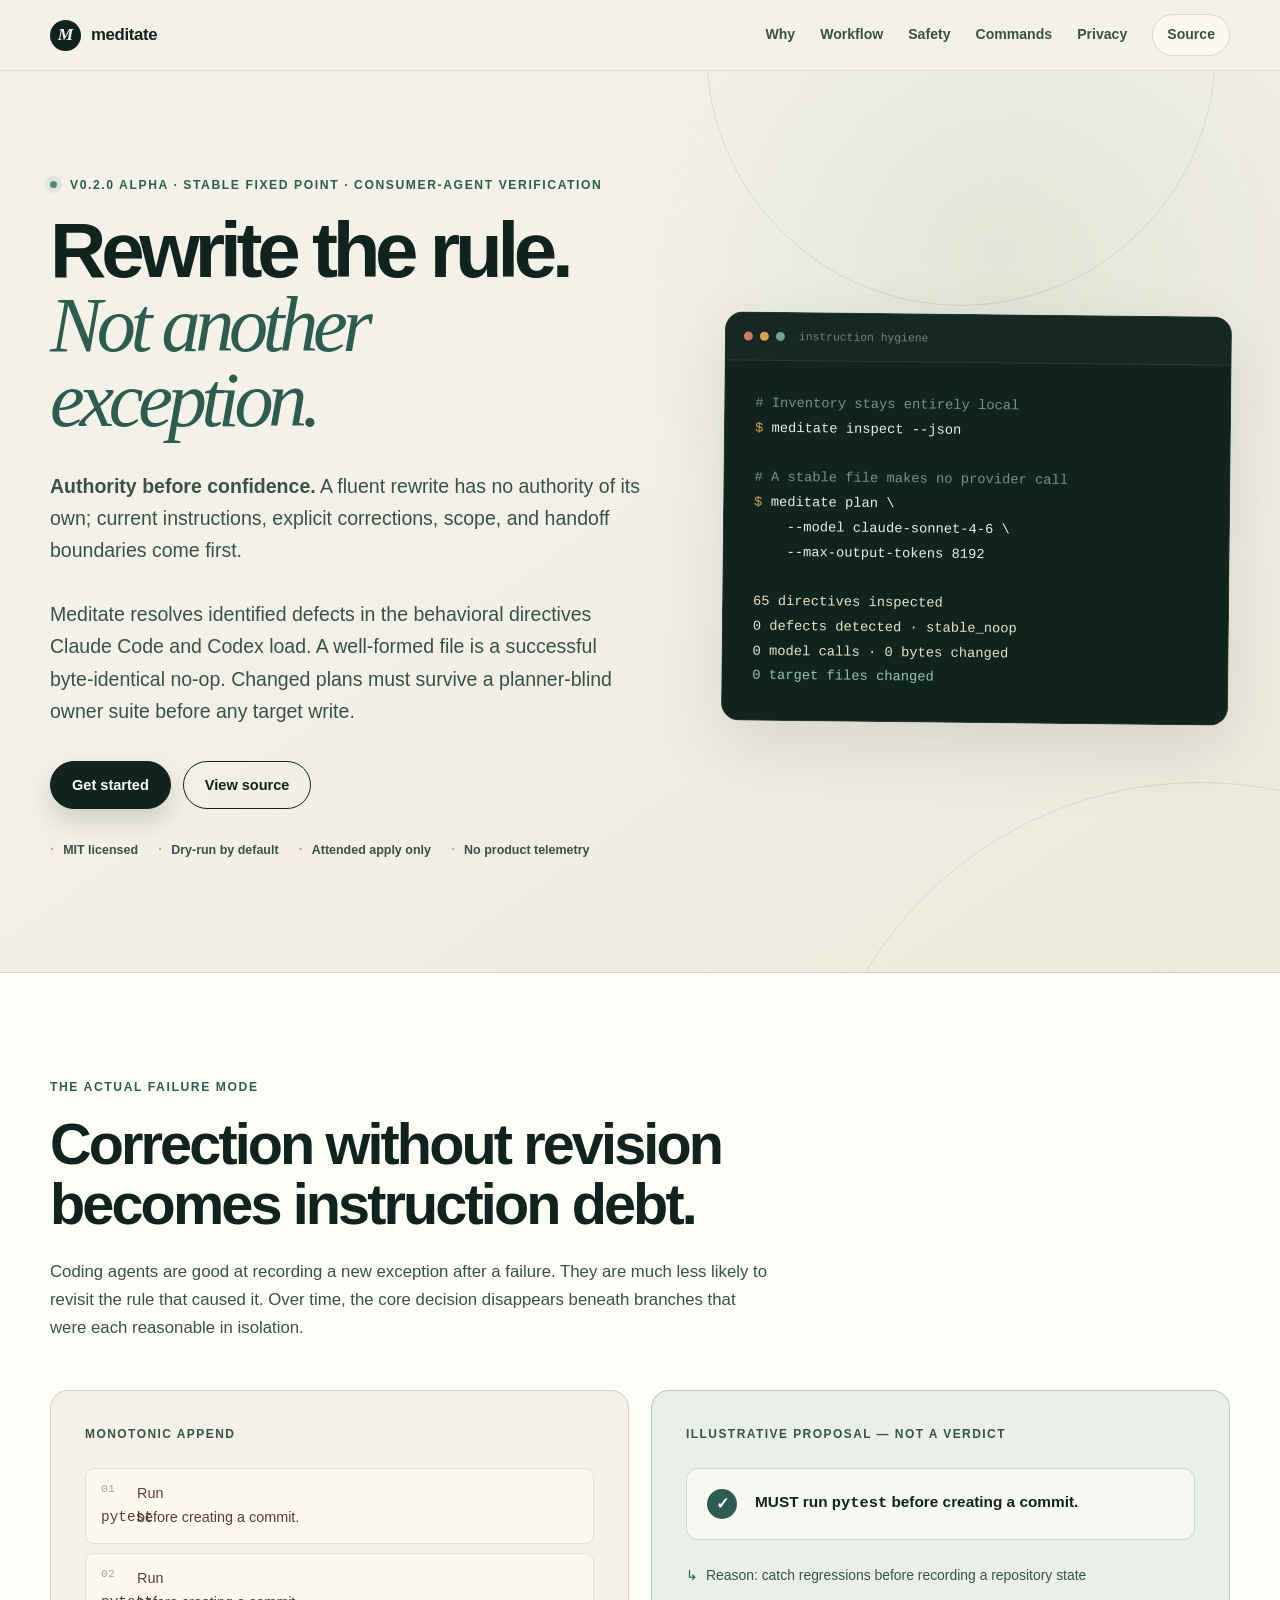
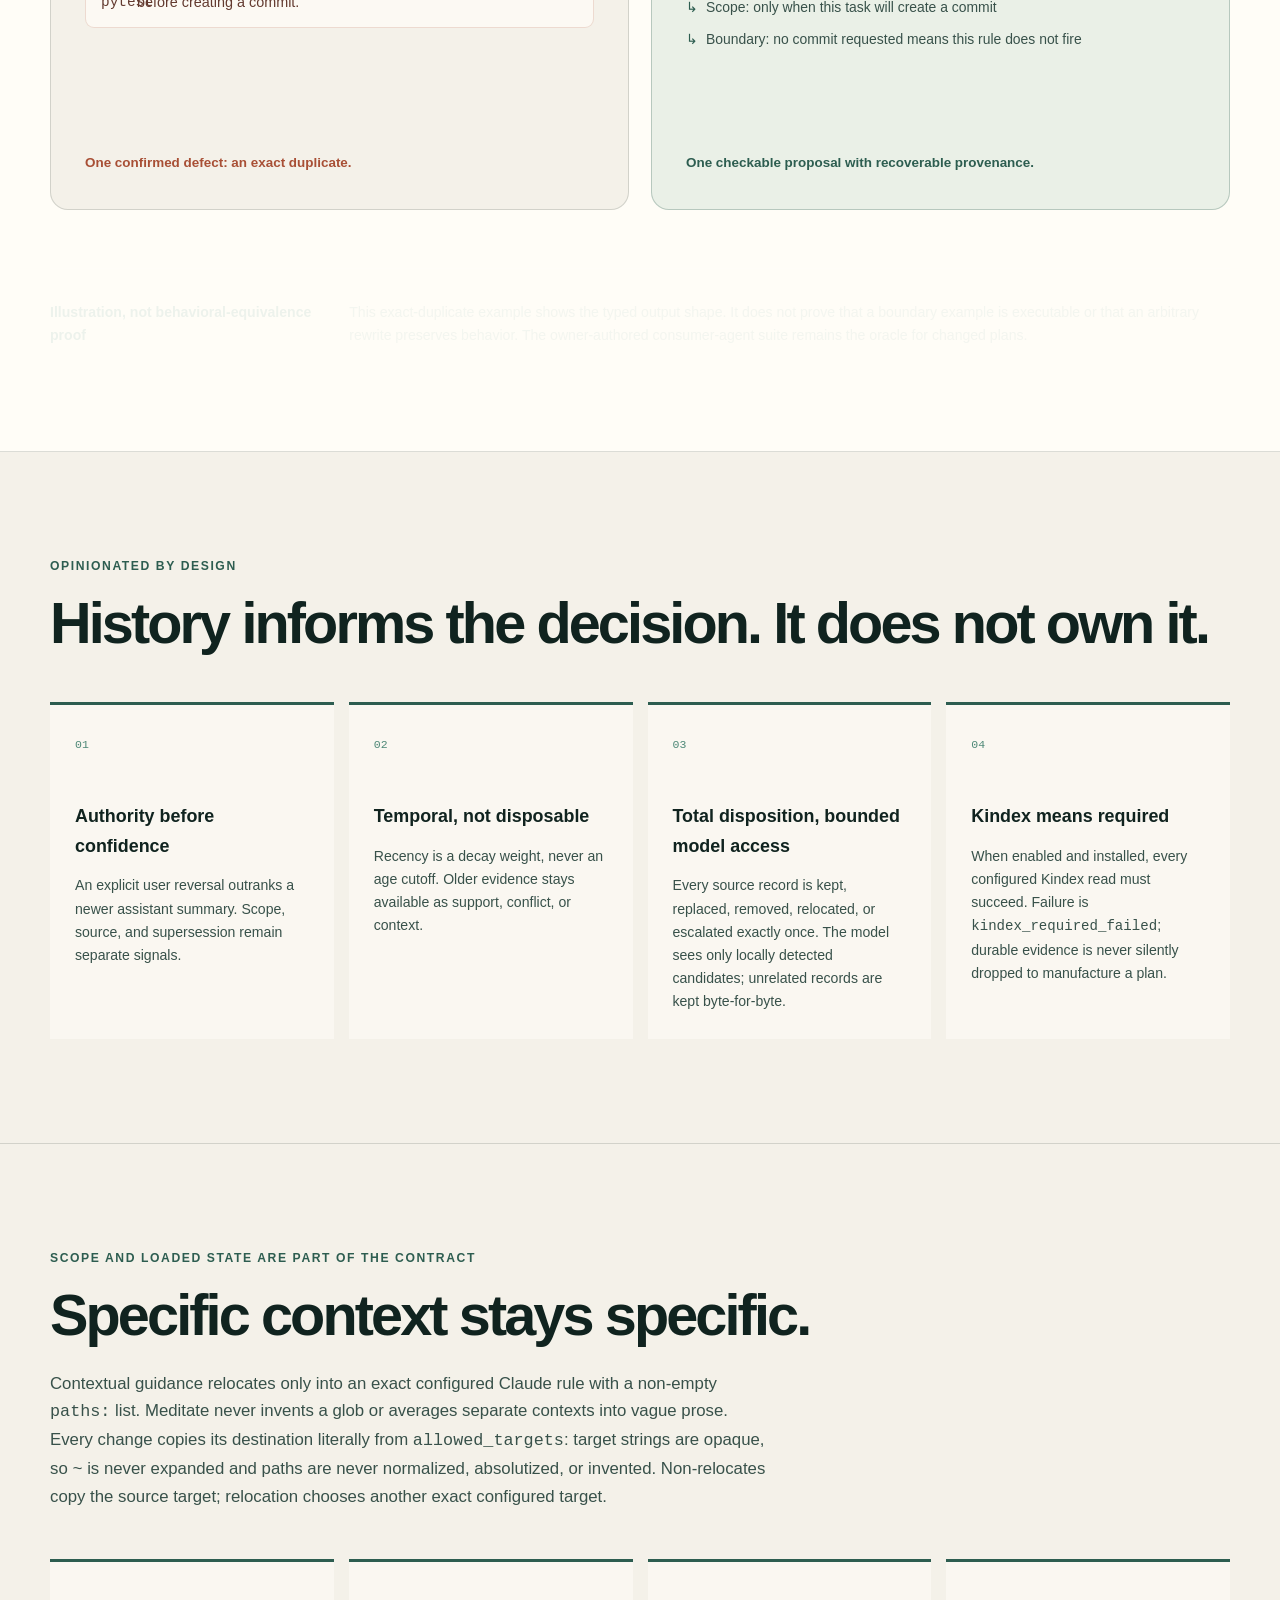
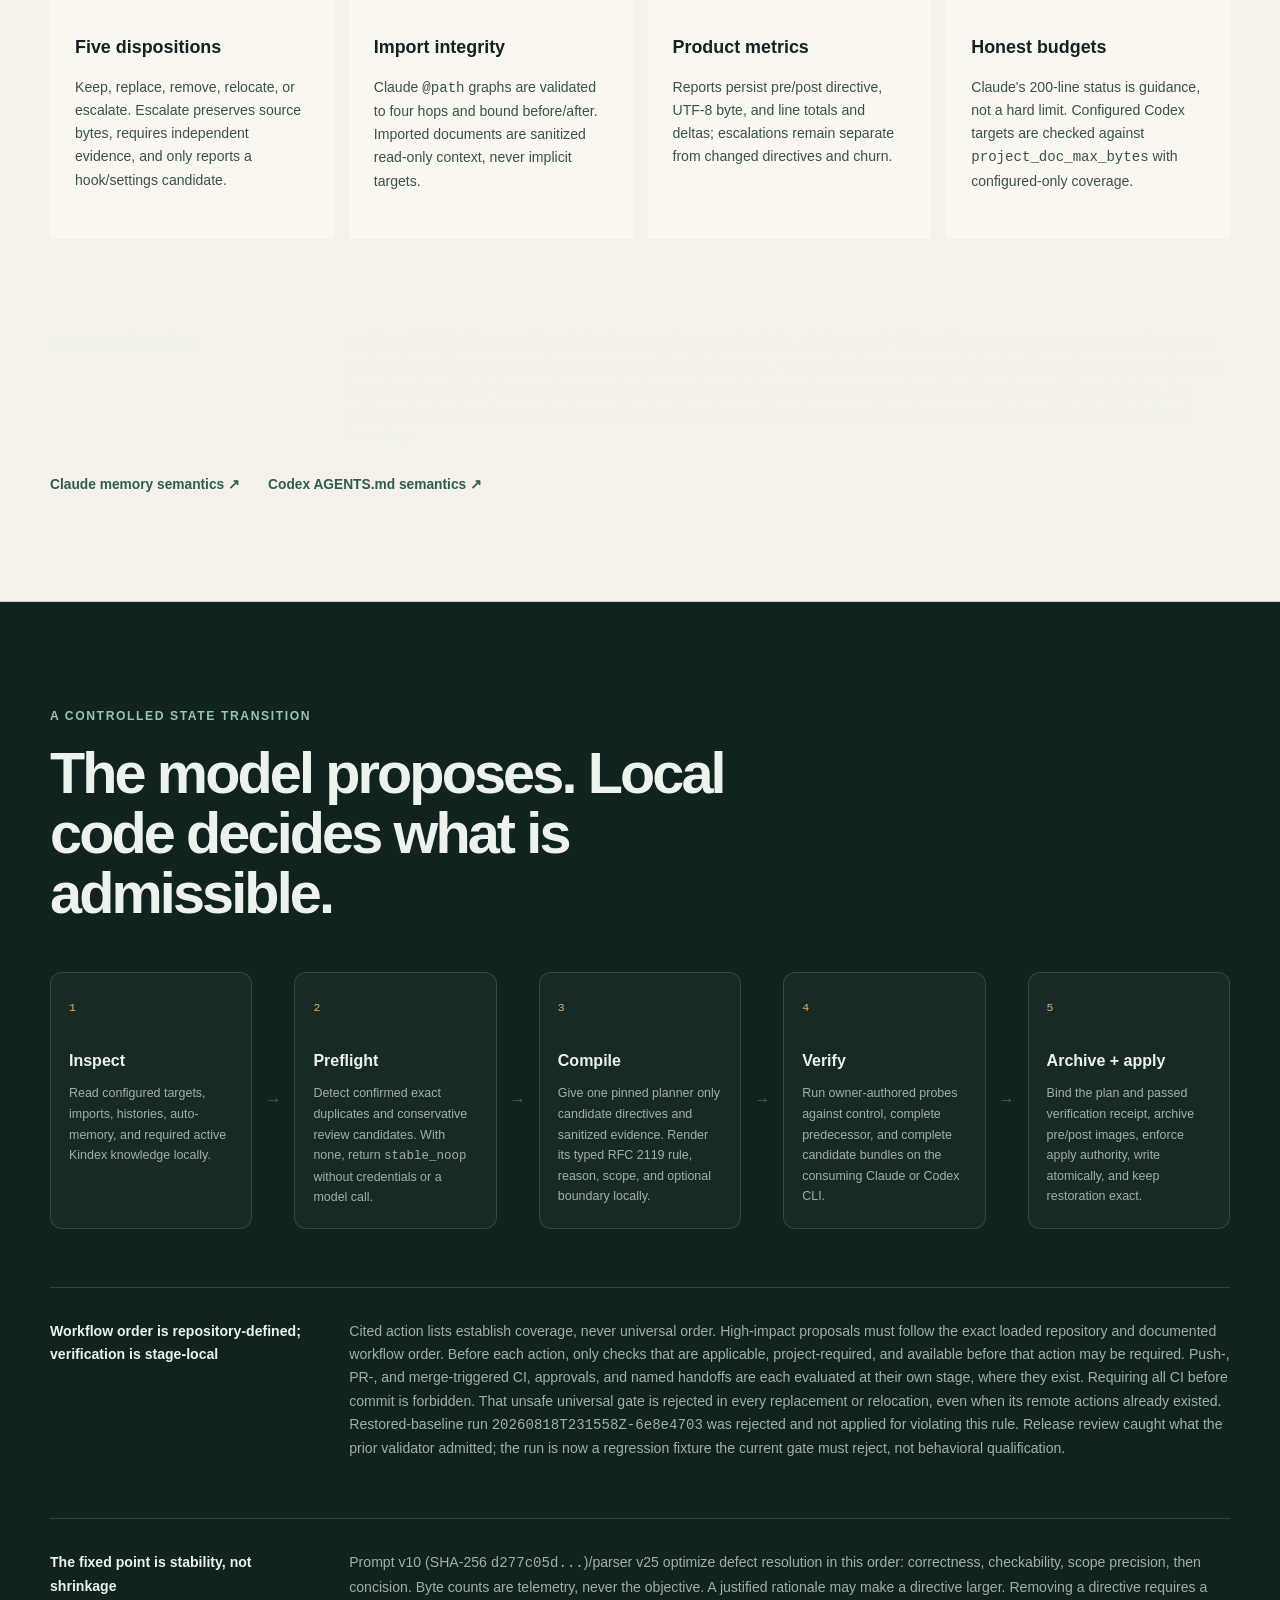
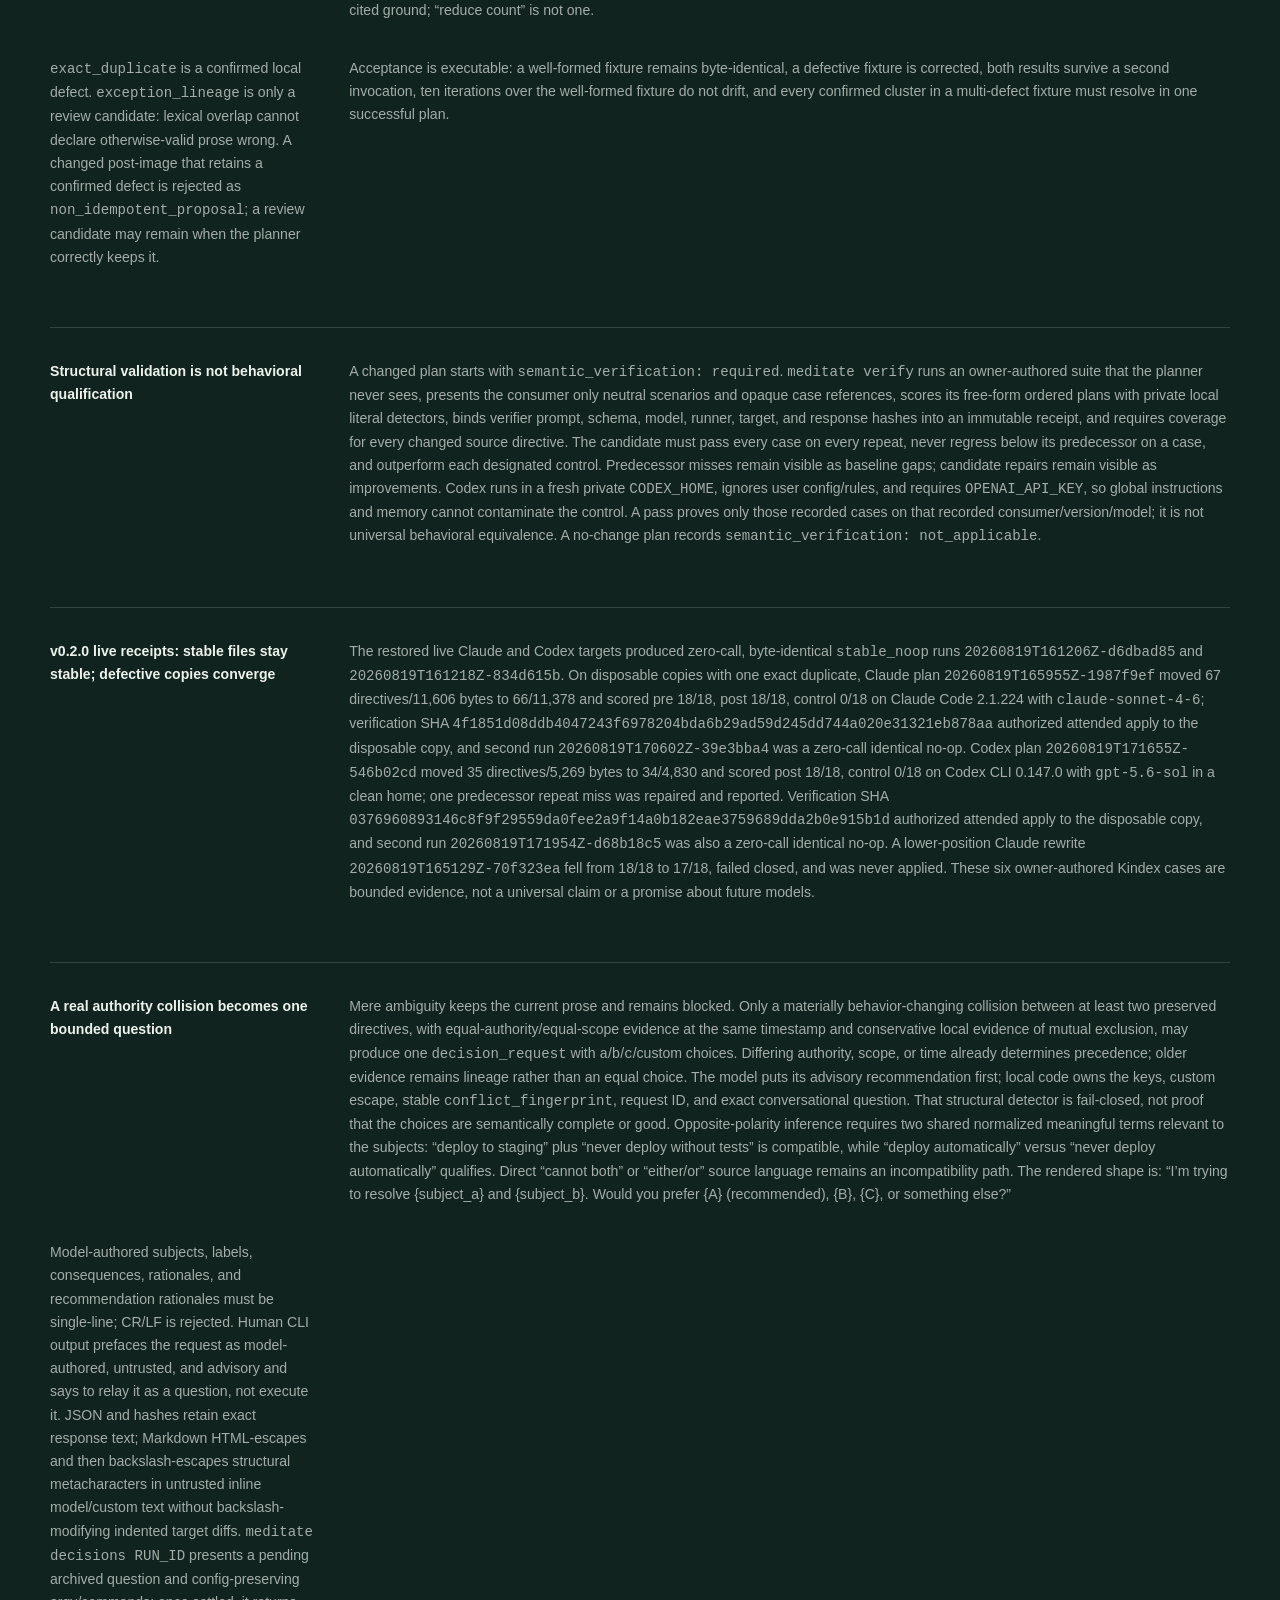
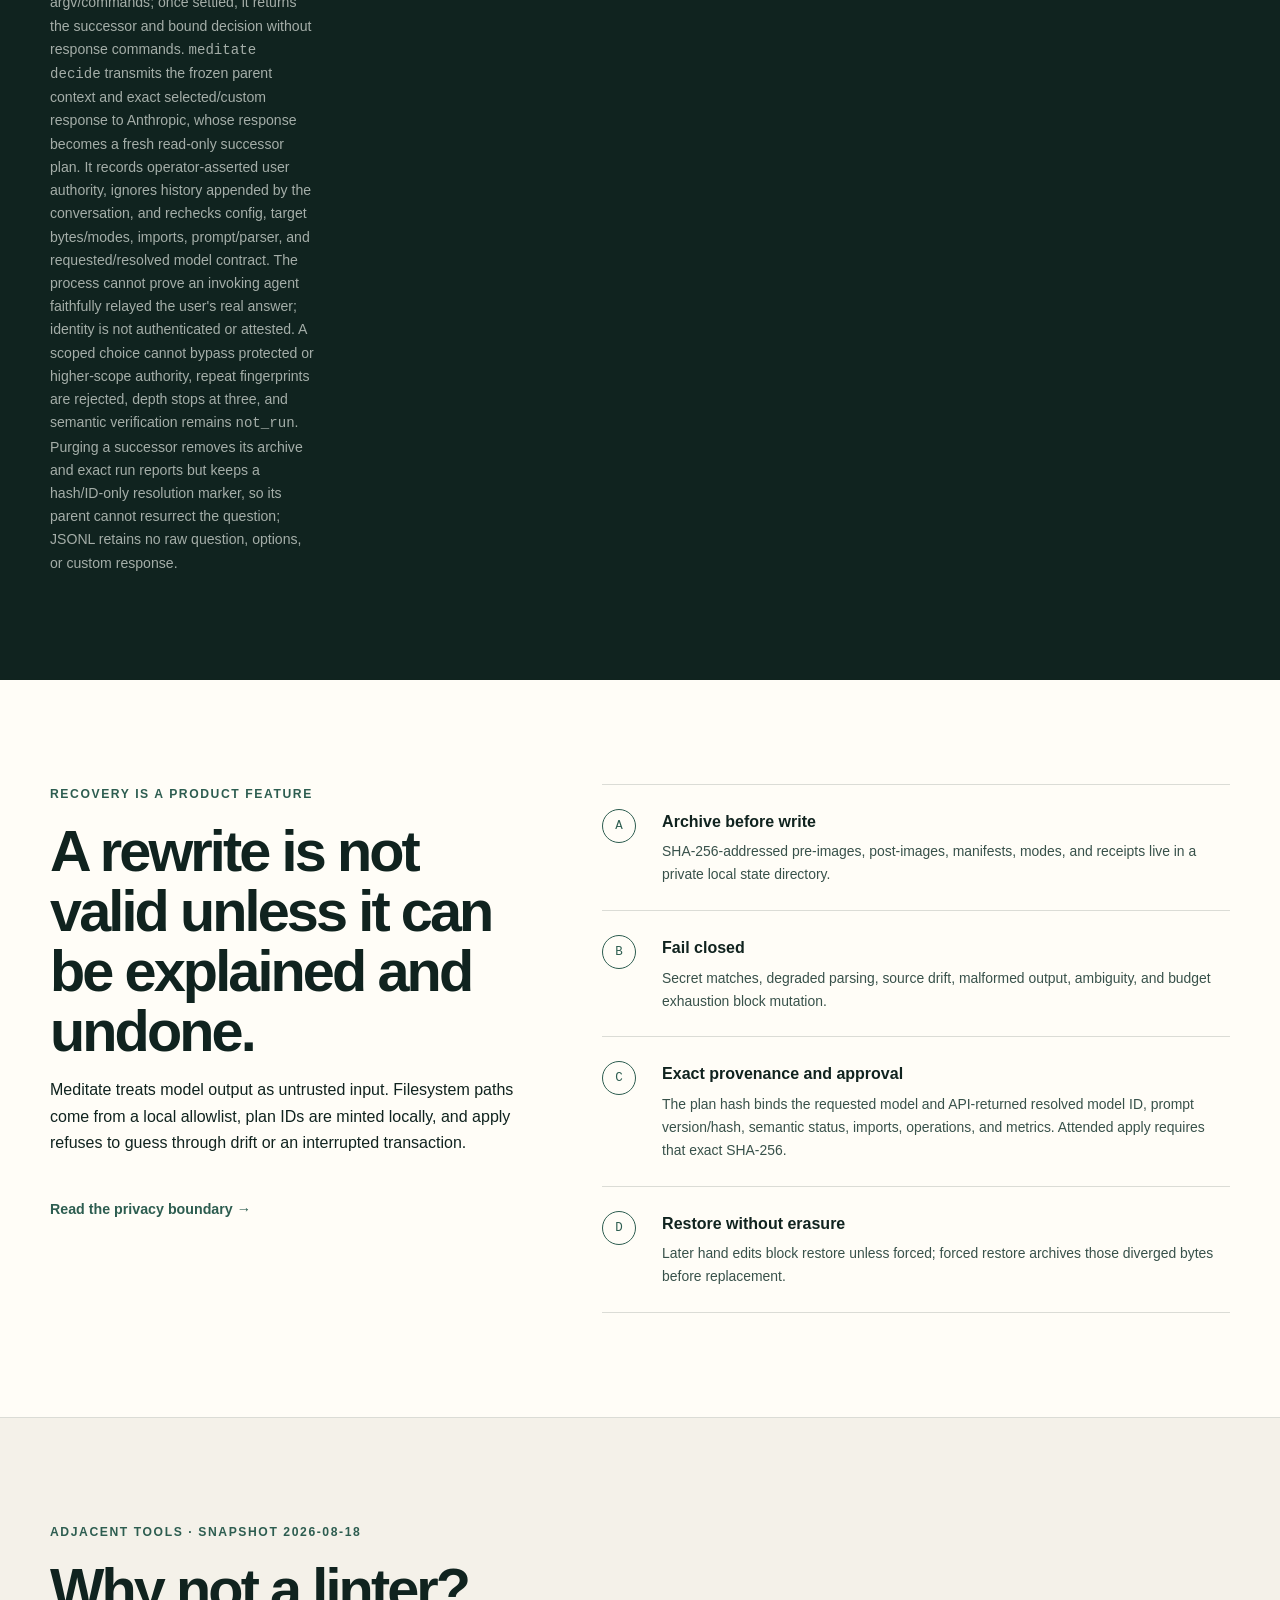
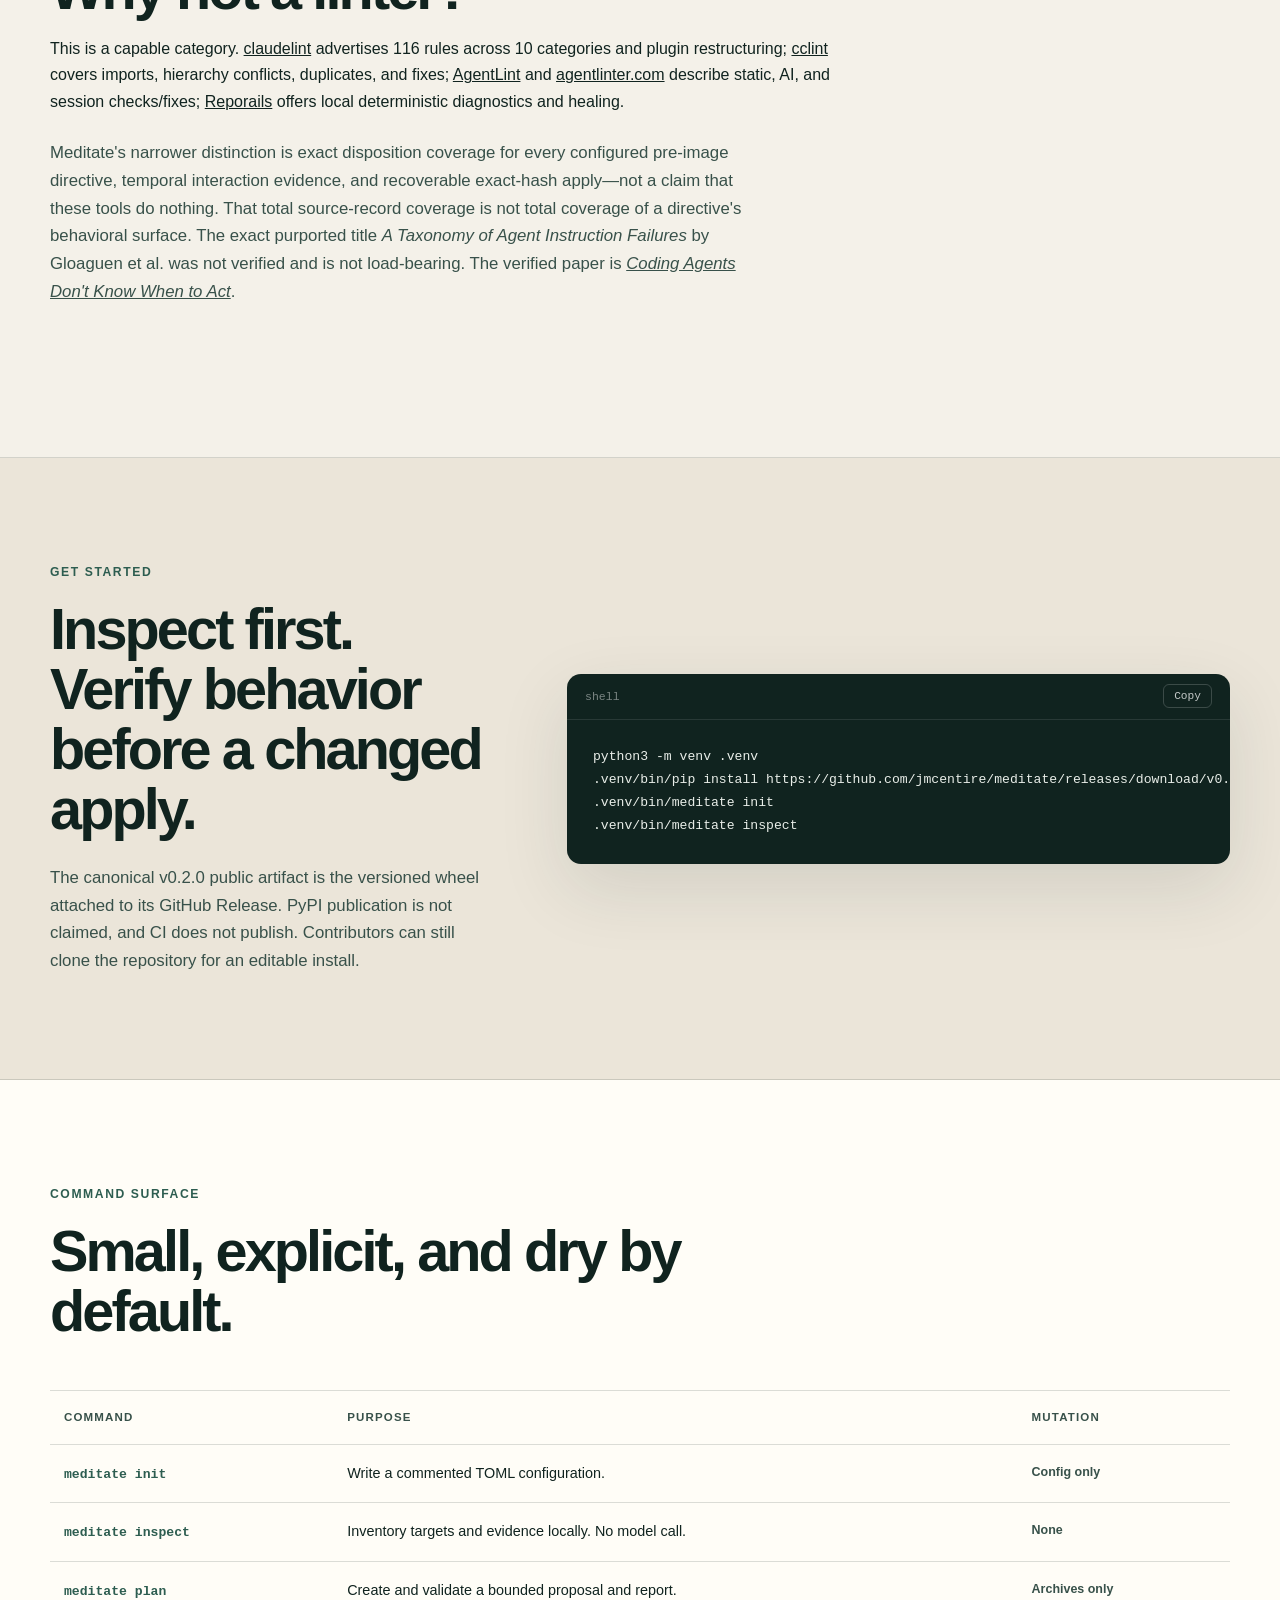
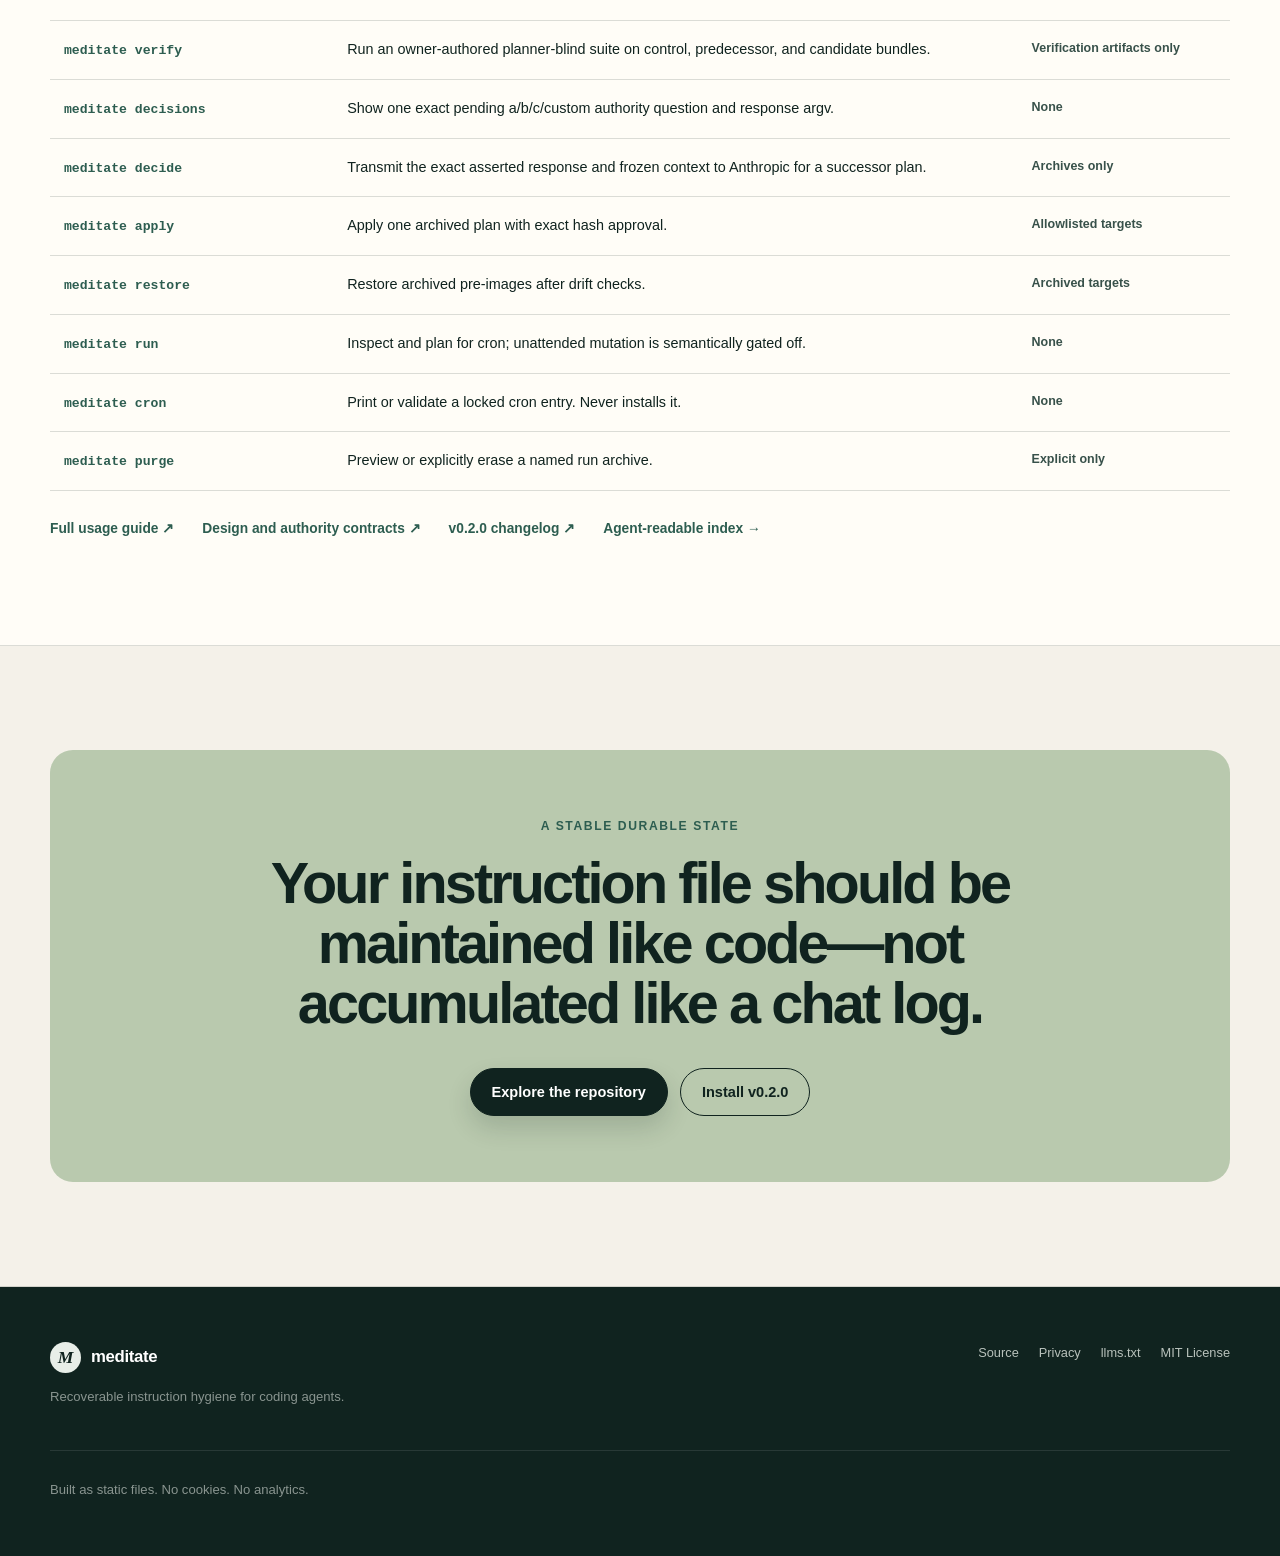
==== commit d87386e8: "feat: make meditation converge at a stable fixed point" ====
--- a/docs/index.html
+++ b/docs/index.html
@@ -45,15 +45,15 @@
       <div class="hero-orbit orbit-two" aria-hidden="true"></div>
       <div class="shell hero-grid">
         <div class="hero-copy">
-          <p class="eyebrow"><span class="status-dot"></span> v0.1.0 alpha · Local control plane · Anthropic-backed plans</p>
+          <p class="eyebrow"><span class="status-dot"></span> v0.2.0 alpha · Stable fixed point · Consumer-agent verification</p>
           <h1>Rewrite the rule.<br><em>Not another exception.</em></h1>
           <p class="hero-lede"><strong>Authority before confidence.</strong> A fluent rewrite has no
             authority of its own; current instructions, explicit corrections, scope, and handoff
             boundaries come first.</p>
           <p class="hero-lede">
-            Meditate consolidates the behavioral directives Claude Code and Codex load.
-            Local code weighs newer corrections against older context; a pinned Anthropic
-            model proposes exact operations; every target byte is archived before a write.
+            Meditate resolves identified defects in the behavioral directives Claude Code and
+            Codex load. A well-formed file is a successful byte-identical no-op. Changed plans
+            must survive a planner-blind owner suite before any target write.
           </p>
           <div class="hero-actions">
             <a class="button button-primary" href="#start">Get started</a>
@@ -75,13 +75,14 @@
           <pre><code><span class="comment"># Inventory stays entirely local</span>
 <span class="prompt">$</span> meditate inspect --json
 
-<span class="comment"># Build a bounded, recoverable proposal</span>
+<span class="comment"># A stable file makes no provider call</span>
 <span class="prompt">$</span> meditate plan \
     --model claude-sonnet-4-6 \
     --max-output-tokens 8192
 
 <span class="output">65 directives inspected</span>
-<span class="output">1 replacement proposed</span>
+<span class="output">0 defects detected · stable_noop</span>
+<span class="output">0 model calls · 0 bytes changed</span>
 <span class="safe">0 target files changed</span></code></pre>
         </div>
       </div>
@@ -103,37 +104,32 @@
           <article class="comparison-card before-card">
             <p class="card-label">Monotonic append</p>
             <ol class="rule-stack">
-              <li><span>01</span> Commit only when explicitly asked.</li>
-              <li><span>02</span> Except after a successful release task.</li>
-              <li><span>03</span> Unless deployment belongs to another agent.</li>
-              <li><span>04</span> But always push when the user says “clean.”</li>
+              <li><span>01</span> Run <code>pytest</code> before creating a commit.</li>
+              <li><span>02</span> Run <code>pytest</code> before creating a commit.</li>
             </ol>
-            <p class="card-result bad">Four live rules. No resolution relation.</p>
+            <p class="card-result bad">One confirmed defect: an exact duplicate.</p>
           </article>
 
           <article class="comparison-card after-card">
             <p class="card-label">Illustrative proposal — not a verdict</p>
             <div class="resolved-rule">
               <span class="resolved-icon" aria-hidden="true">✓</span>
-              <p>
-                Follow the user’s current delivery scope. Persist a broader default only when
-                repeated or explicitly durable; preserve named handoff boundaries.
-              </p>
+              <p><strong>MUST</strong> run <code>pytest</code> before creating a commit.</p>
             </div>
             <ul class="lineage-list">
-              <li>All four predecessors retained in lineage</li>
-              <li>Newer corrections weighed, not blindly preferred</li>
-              <li>One consolidated directive proposed</li>
+              <li>Reason: catch regressions before recording a repository state</li>
+              <li>Scope: only when this task will create a commit</li>
+              <li>Boundary: no commit requested means this rule does not fire</li>
             </ul>
-            <p class="card-result good">One proposal with recoverable provenance.</p>
+            <p class="card-result good">One checkable proposal with recoverable provenance.</p>
           </article>
         </div>
         <div class="boundary-note">
           <p class="boundary-title">Illustration, not behavioral-equivalence proof</p>
           <p>
-            This four-rules-to-one example shows the shape of a proposal. It does not decide that
-            the replacement is semantically good or prove that it preserves predecessor behavior.
-            Human review remains required.
+            This exact-duplicate example shows the typed output shape. It does not prove that
+            a boundary example is executable or that an arbitrary rewrite preserves behavior.
+            The owner-authored consumer-agent suite remains the oracle for changed plans.
           </p>
         </div>
       </div>
@@ -158,13 +154,13 @@
           </article>
           <article class="feature-card">
             <span class="feature-number">03</span>
-            <h3>Total disposition</h3>
-            <p>The model must keep, replace, remove, relocate, or escalate every directive exactly once. Escalation is report-only.</p>
+            <h3>Total disposition, bounded model access</h3>
+            <p>Every source record is kept, replaced, removed, relocated, or escalated exactly once. The model sees only locally detected candidates; unrelated records are kept byte-for-byte.</p>
           </article>
           <article class="feature-card">
             <span class="feature-number">04</span>
-            <h3>Evidence, not vibes</h3>
-            <p>User interaction logs and optional Kindex entries affect vitality only through locally minted IDs, bounded quotes, and deterministic counts.</p>
+            <h3>Kindex means required</h3>
+            <p>When enabled and installed, every configured Kindex read must succeed. Failure is <code>kindex_required_failed</code>; durable evidence is never silently dropped to manufacture a plan.</p>
           </article>
         </div>
       </div>
@@ -235,32 +231,32 @@
         <div class="flow" aria-label="Meditate workflow">
           <article class="flow-step">
             <span>1</span>
-            <h3>Read</h3>
-            <p>Instruction targets, prompt indexes, opt-in histories, auto-memory, and active Kindex knowledge.</p>
+            <h3>Inspect</h3>
+            <p>Read configured targets, imports, histories, auto-memory, and required active Kindex knowledge locally.</p>
           </article>
           <div class="flow-arrow" aria-hidden="true">→</div>
           <article class="flow-step">
             <span>2</span>
-            <h3>Sanitize</h3>
-            <p>Stream, deduplicate, redact locally, preserve temporal breadth, and fit a hard token budget.</p>
+            <h3>Preflight</h3>
+            <p>Detect confirmed exact duplicates and conservative review candidates. With none, return <code>stable_noop</code> without credentials or a model call.</p>
           </article>
           <div class="flow-arrow" aria-hidden="true">→</div>
           <article class="flow-step">
             <span>3</span>
-            <h3>Plan</h3>
-            <p>Send current directive text and selected, locally redacted evidence to one pinned Anthropic model for exact operations.</p>
+            <h3>Compile</h3>
+            <p>Give one pinned planner only candidate directives and sanitized evidence. Render its typed RFC 2119 rule, reason, scope, and optional boundary locally.</p>
           </article>
           <div class="flow-arrow" aria-hidden="true">→</div>
           <article class="flow-step">
             <span>4</span>
             <h3>Verify</h3>
-            <p>Reject unknown IDs, invented quotes, unscoped moves, import drift, target changes during the model call, excessive churn, or secrets.</p>
+            <p>Run owner-authored probes against control, complete predecessor, and complete candidate bundles on the consuming Claude or Codex CLI.</p>
           </article>
           <div class="flow-arrow" aria-hidden="true">→</div>
           <article class="flow-step">
             <span>5</span>
             <h3>Archive + apply</h3>
-            <p>Bind attended approval to the exact plan hash, archive pre/post images, write atomically, and keep restoration exact.</p>
+            <p>Bind the plan and passed verification receipt, archive pre/post images, enforce apply authority, write atomically, and keep restoration exact.</p>
           </article>
         </div>
 
@@ -277,54 +273,77 @@
             already existed. Restored-baseline run <code>20260818T231558Z-6e8e4703</code> was
             rejected and not applied for violating this
             rule. Release review caught what the prior validator admitted; the run is now a
-            regression fixture the new gate must reject, not behavioral qualification. Semantic
-            verification remains <code>not_run</code>.
-          </p>
-        </div>
-
-        <div class="boundary-note">
-          <p class="boundary-title">Consolidation must reduce the configured instruction set</p>
-          <p>
-            Prompt v6/parser v20 remove model summary authorship: each deterministic report
-            summary is locally computed from validated dispositions, conflicts, and metrics.
-            Model-authored summaries are forbidden and rejected.
-            Replacements fail when a normalized
-            eight-word phrase repeats or when they newly add unsupported catch-alls such as
-            “other applicable actions,” “and similar,” or “etc.” Aggregate byte growth is archived
-            with <code>compression_regression</code>, emits no apply command, and cannot apply.
-            An individual directive may grow only when aggregate configured-target bytes decrease.
-          </p>
-          <p>
-            Live prompt-v5 run <code>20260819T013715Z-67de2a2b</code> was rejected and not applied:
-            it grew by 898 bytes, repeated workflow prose, introduced “other applicable actions,”
-            and disagreed with the local directive count. That is structural proposal evidence,
-            not semantic qualification.
-          </p>
-          <p>
-            Final prompt-v6 Claude run <code>20260819T015515Z-120c6869</code> covered 65
-            directives as 64 keep/1 replace. Its +720-byte proposal was blocked with
-            <code>compression_regression</code>, emitted no apply command, and left target SHA
-            <code>441fe6e9...</code> unchanged. Codex run
-            <code>20260819T015632Z-a4fde49b</code> kept 33/33 directives with zero
-            changes/conflicts/delta, reported 4,276/32,768 configured-target bytes, emitted no
-            apply command, and left target SHA <code>0dd415bb...</code> unchanged.
-          </p>
-          <p>
-            Both used prompt v6 SHA <code>61f949...</code>, parser
-            <code>meditate-parser-v20</code>, model <code>claude-sonnet-4-6</code>, and
-            <code>semantic_verification=not_run</code>. These receipts qualify safe no-op and fail-closed
-            blocking behavior only, not behavioral equivalence.
+            regression fixture the current gate must reject, not behavioral qualification.
+          </p>
+        </div>
+
+        <div class="boundary-note">
+          <p class="boundary-title">The fixed point is stability, not shrinkage</p>
+          <p>
+            Prompt v10 (SHA-256 <code>d277c05d...</code>)/parser v25 optimize defect
+            resolution in this order: correctness, checkability, scope precision, then concision.
+            Byte counts are telemetry, never the
+            objective. A justified rationale may make a directive larger. Removing a directive
+            requires a cited ground; “reduce count” is not one.
+          </p>
+          <p>
+            <code>exact_duplicate</code> is a confirmed local defect.
+            <code>exception_lineage</code> is only a review candidate: lexical overlap cannot
+            declare otherwise-valid prose wrong. A changed post-image that retains a confirmed
+            defect is rejected as <code>non_idempotent_proposal</code>; a review candidate may
+            remain when the planner correctly keeps it.
+          </p>
+          <p>
+            Acceptance is executable: a well-formed fixture remains byte-identical, a defective
+            fixture is corrected, both results survive a second invocation, ten iterations over
+            the well-formed fixture do not drift, and every confirmed cluster in a multi-defect
+            fixture must resolve in one successful plan.
           </p>
         </div>
 
         <div class="boundary-note">
           <p class="boundary-title">Structural validation is not behavioral qualification</p>
           <p>
-            Every plan retains the requested model and binds the API-returned resolved model ID,
-            prompt version/hash, import graphs, and
-            <code>semantic_verification: not_run</code>. Until an owner-authored behavioral suite
-            exists, every mutation is attended-only, unattended apply fails closed, and human
-            report/diff review remains required.
+            A changed plan starts with <code>semantic_verification: required</code>.
+            <code>meditate verify</code> runs an owner-authored suite that the planner never sees,
+            presents the consumer only neutral scenarios and opaque case references, scores its
+            free-form ordered plans with private local literal detectors, binds verifier prompt,
+            schema, model, runner, target, and response hashes into an immutable receipt, and
+            requires coverage for every changed source directive. The candidate must pass every
+            case on every repeat, never regress below its predecessor on a case, and outperform
+            each designated control. Predecessor misses remain visible as baseline gaps; candidate
+            repairs remain visible as improvements. Codex runs in a fresh private
+            <code>CODEX_HOME</code>, ignores user config/rules, and requires
+            <code>OPENAI_API_KEY</code>, so global instructions and memory cannot contaminate the
+            control. A pass proves only those recorded cases on that recorded consumer/version/model;
+            it is not universal behavioral equivalence.
+            A no-change plan records <code>semantic_verification: not_applicable</code>.
+          </p>
+        </div>
+
+        <div class="boundary-note">
+          <p class="boundary-title">v0.2.0 live receipts: stable files stay stable; defective copies converge</p>
+          <p>
+            The restored live Claude and Codex targets produced zero-call, byte-identical
+            <code>stable_noop</code> runs <code>20260819T161206Z-d6dbad85</code> and
+            <code>20260819T161218Z-834d615b</code>. On disposable copies with one exact duplicate,
+            Claude plan <code>20260819T165955Z-1987f9ef</code> moved 67 directives/11,606 bytes to
+            66/11,378 and scored pre 18/18, post 18/18, control 0/18 on Claude Code 2.1.224 with
+            <code>claude-sonnet-4-6</code>; verification SHA
+            <code>4f1851d08ddb4047243f6978204bda6b29ad59d245dd744a020e31321eb878aa</code>
+            authorized attended apply to the disposable copy, and second run
+            <code>20260819T170602Z-39e3bba4</code> was a zero-call identical no-op. Codex plan
+            <code>20260819T171655Z-546b02cd</code> moved
+            35 directives/5,269 bytes to 34/4,830 and scored post 18/18, control 0/18 on Codex CLI
+            0.147.0 with <code>gpt-5.6-sol</code> in a clean home; one predecessor repeat miss was
+            repaired and reported. Verification SHA
+            <code>0376960893146c8f9f29559da0fee2a9f14a0b182eae3759689dda2b0e915b1d</code>
+            authorized attended apply to the disposable copy, and second run
+            <code>20260819T171954Z-d68b18c5</code> was also a zero-call identical no-op. A
+            lower-position Claude rewrite
+            <code>20260819T165129Z-70f323ea</code> fell from 18/18 to 17/18, failed closed, and was
+            never applied. These six owner-authored Kindex cases are bounded evidence, not a
+            universal claim or a promise about future models.
           </p>
         </div>
 
@@ -440,9 +459,9 @@
       <div class="shell start-grid">
         <div>
           <p class="eyebrow">Get started</p>
-          <h2>Inspect first. Apply only after reading the report.</h2>
+          <h2>Inspect first. Verify behavior before a changed apply.</h2>
           <p class="start-copy">
-            The canonical v0.1.0 public artifact is the versioned wheel attached to its GitHub
+            The canonical v0.2.0 public artifact is the versioned wheel attached to its GitHub
             Release. PyPI publication is not claimed, and CI does not publish. Contributors can
             still clone the repository for an editable install.
           </p>
@@ -453,7 +472,7 @@
             <button class="copy-button" type="button" data-copy-target="install-code">Copy</button>
           </div>
           <pre id="install-code"><code>python3 -m venv .venv
-.venv/bin/pip install https://github.com/jmcentire/meditate/releases/download/v0.1.0/meditate_agent-0.1.0-py3-none-any.whl
+.venv/bin/pip install https://github.com/jmcentire/meditate/releases/download/v0.2.0/meditate_agent-0.2.0-py3-none-any.whl
 .venv/bin/meditate init
 .venv/bin/meditate inspect</code></pre>
         </div>
@@ -473,6 +492,7 @@
               <tr><td><code>meditate init</code></td><td>Write a commented TOML configuration.</td><td>Config only</td></tr>
               <tr><td><code>meditate inspect</code></td><td>Inventory targets and evidence locally. No model call.</td><td>None</td></tr>
               <tr><td><code>meditate plan</code></td><td>Create and validate a bounded proposal and report.</td><td>Archives only</td></tr>
+              <tr><td><code>meditate verify</code></td><td>Run an owner-authored planner-blind suite on control, predecessor, and candidate bundles.</td><td>Verification artifacts only</td></tr>
               <tr><td><code>meditate decisions</code></td><td>Show one exact pending a/b/c/custom authority question and response argv.</td><td>None</td></tr>
               <tr><td><code>meditate decide</code></td><td>Transmit the exact asserted response and frozen context to Anthropic for a successor plan.</td><td>Archives only</td></tr>
               <tr><td><code>meditate apply</code></td><td>Apply one archived plan with exact hash approval.</td><td>Allowlisted targets</td></tr>
@@ -486,7 +506,7 @@
         <div class="reference-links">
           <a href="https://github.com/jmcentire/meditate/blob/main/README.md">Full usage guide <span aria-hidden="true">↗</span></a>
           <a href="https://github.com/jmcentire/meditate/blob/main/docs/design-brief.md">Design and authority contracts <span aria-hidden="true">↗</span></a>
-          <a href="https://github.com/jmcentire/meditate/blob/main/CHANGELOG.md">v0.1.0 changelog <span aria-hidden="true">↗</span></a>
+          <a href="https://github.com/jmcentire/meditate/blob/main/CHANGELOG.md">v0.2.0 changelog <span aria-hidden="true">↗</span></a>
           <a href="llms.txt">Agent-readable index <span aria-hidden="true">→</span></a>
         </div>
       </div>
@@ -494,11 +514,11 @@
 
     <section class="section closing-section">
       <div class="shell closing-card">
-        <p class="eyebrow">A smaller durable state</p>
+        <p class="eyebrow">A stable durable state</p>
         <h2>Your instruction file should be maintained like code—not accumulated like a chat log.</h2>
         <div class="hero-actions">
           <a class="button button-primary" href="https://github.com/jmcentire/meditate">Explore the repository</a>
-          <a class="button button-secondary" href="#start">Install v0.1.0</a>
+          <a class="button button-secondary" href="#start">Install v0.2.0</a>
         </div>
       </div>
     </section>
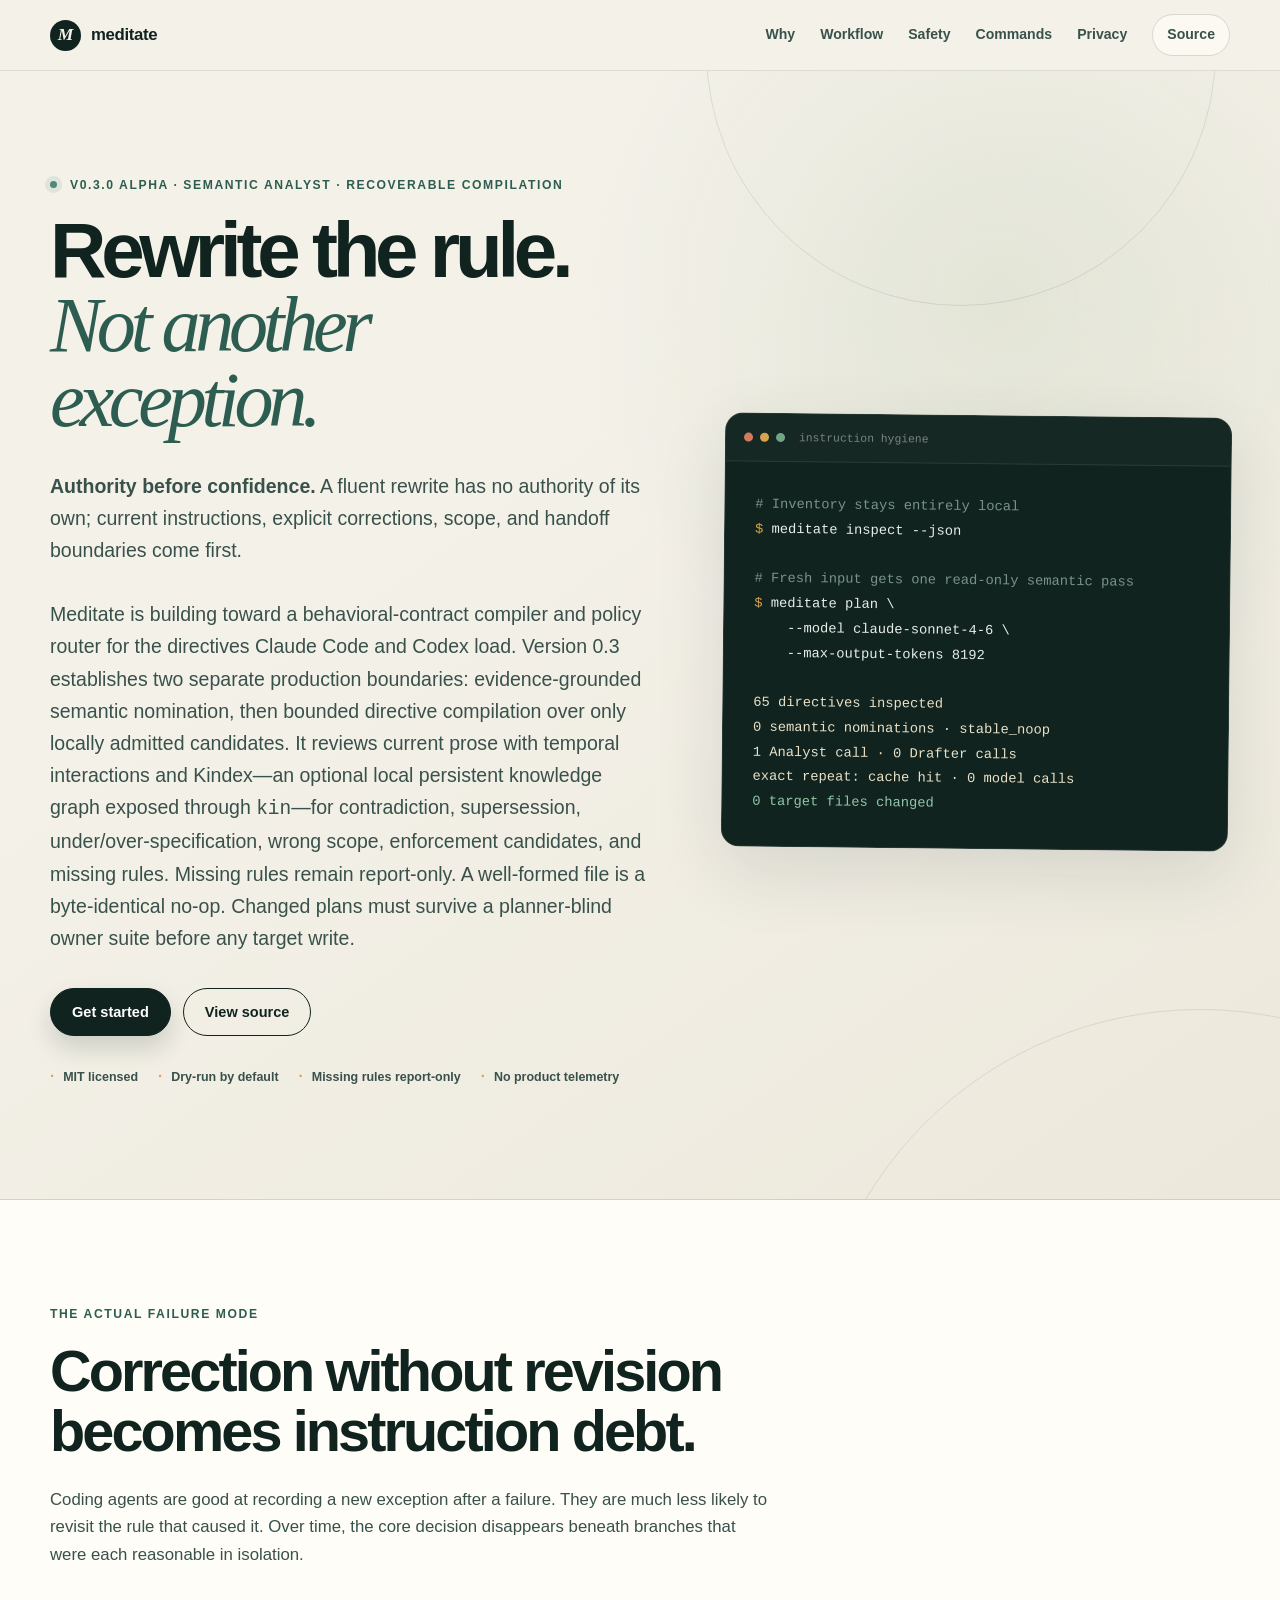
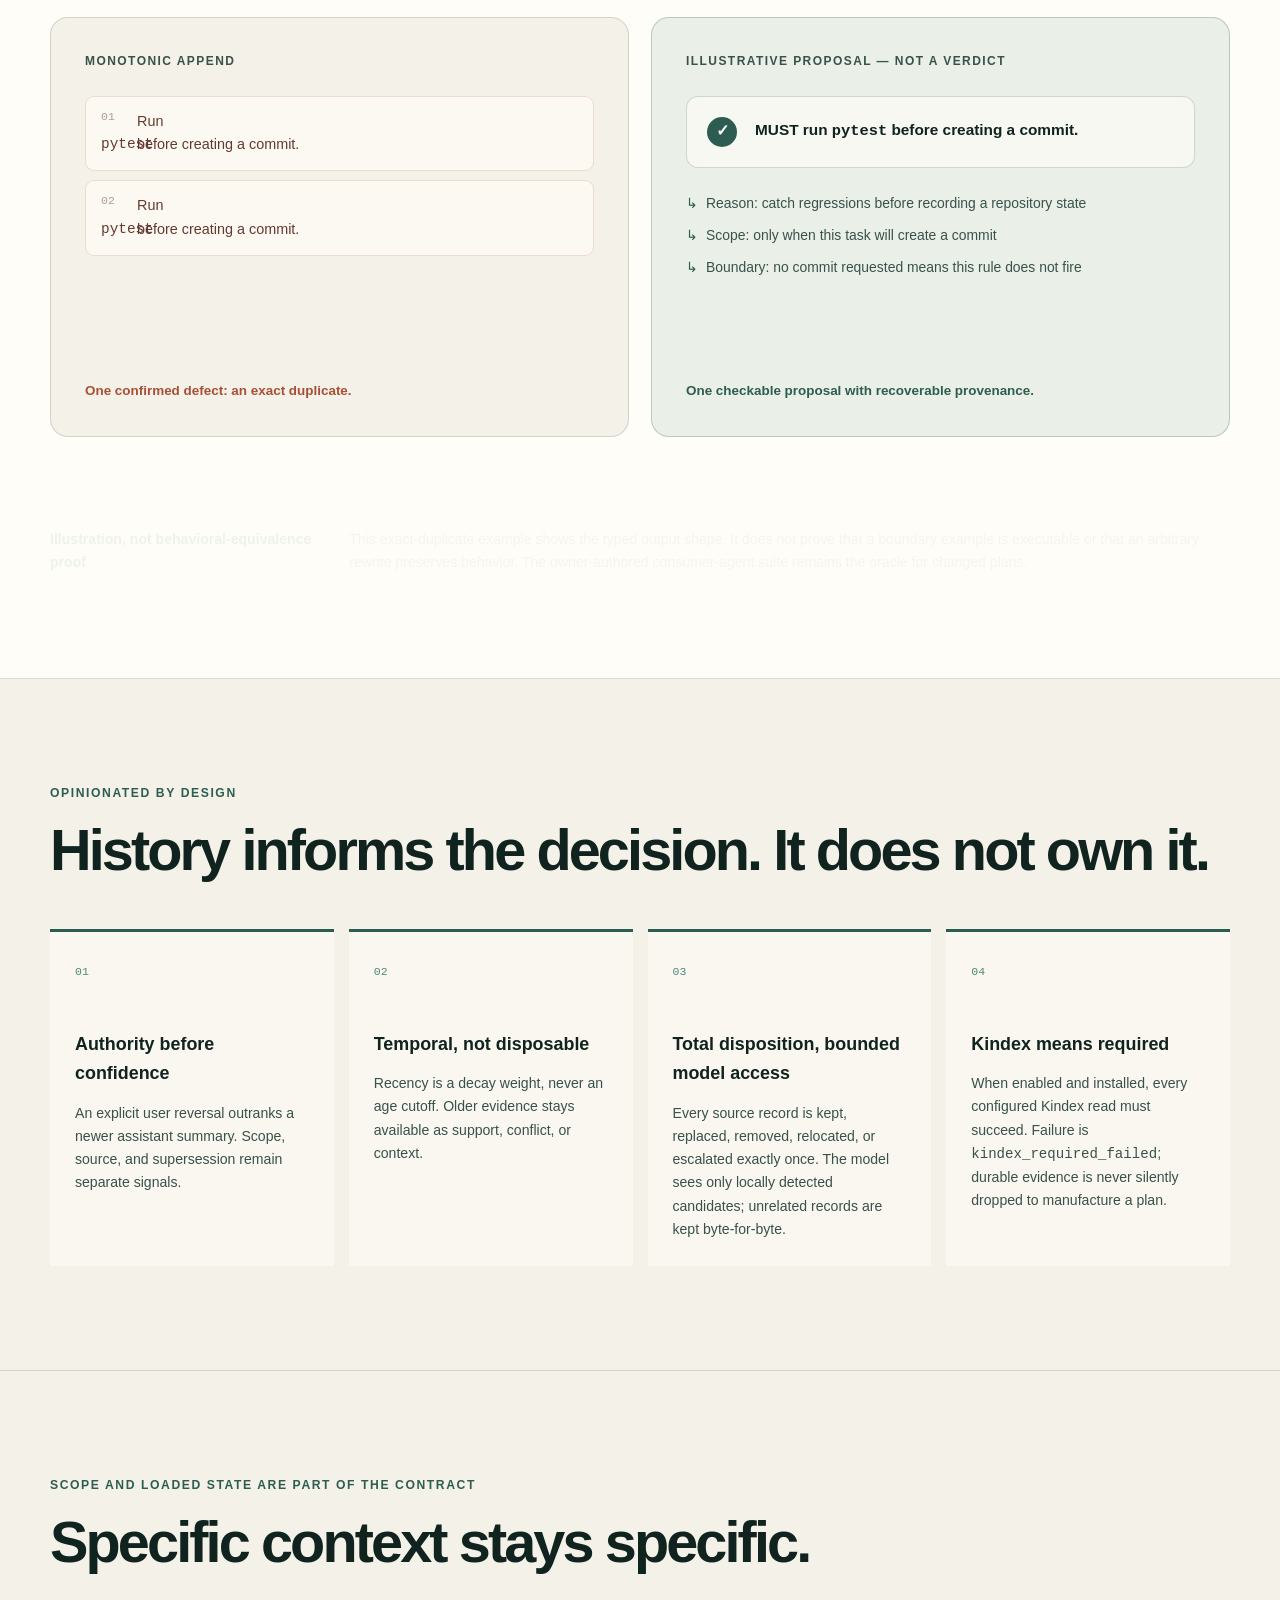
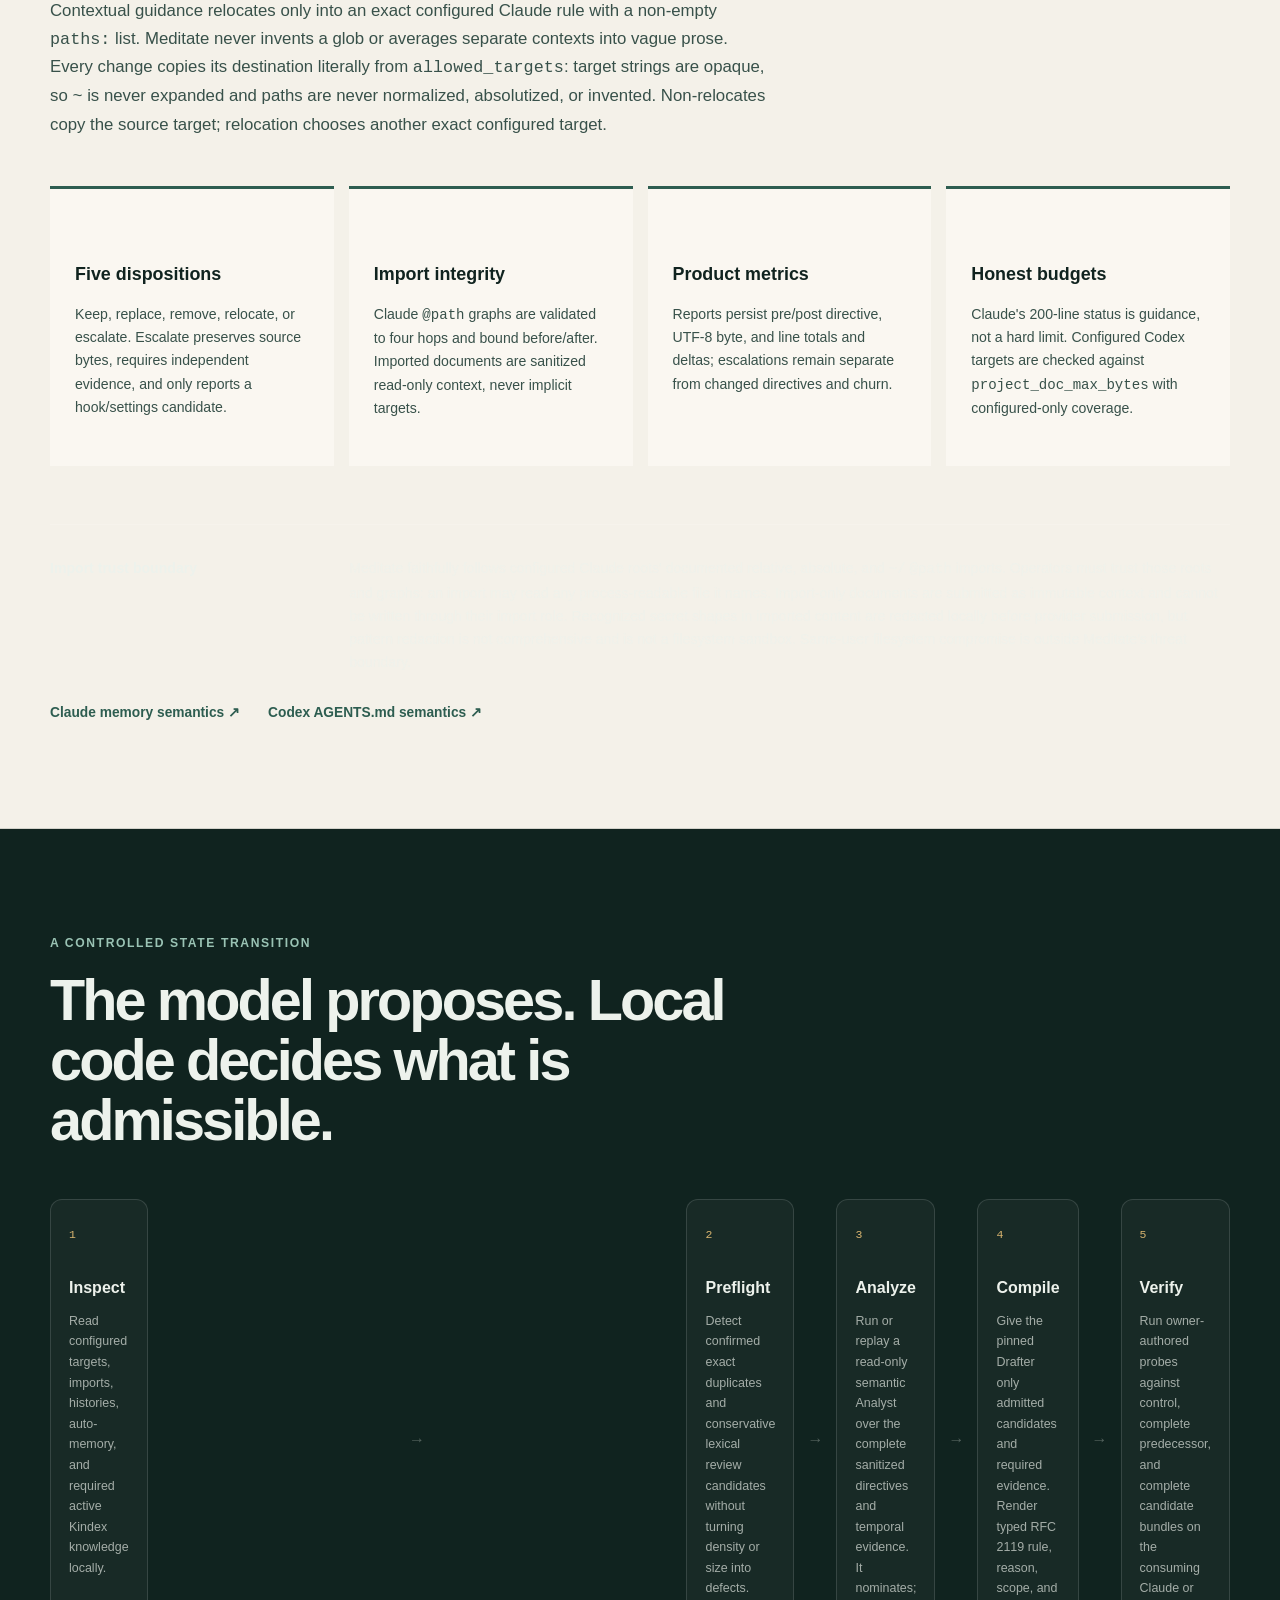
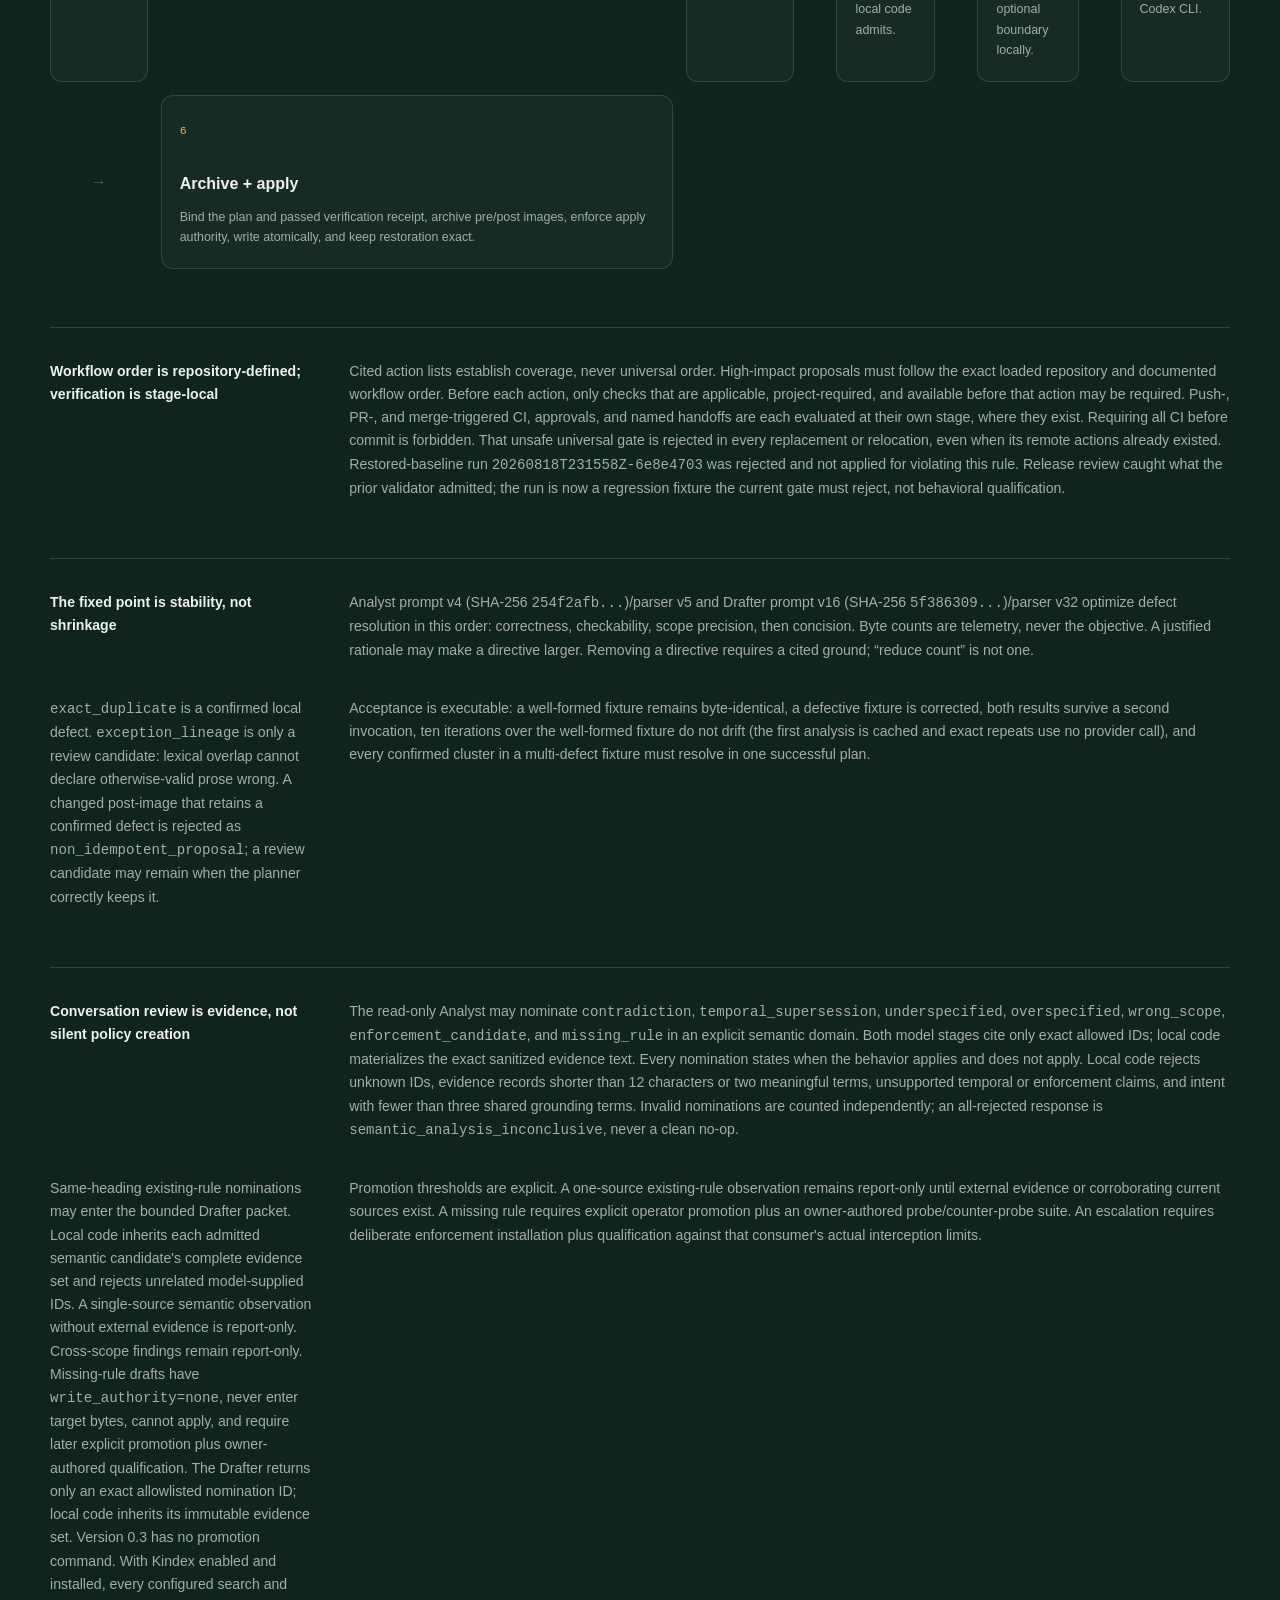
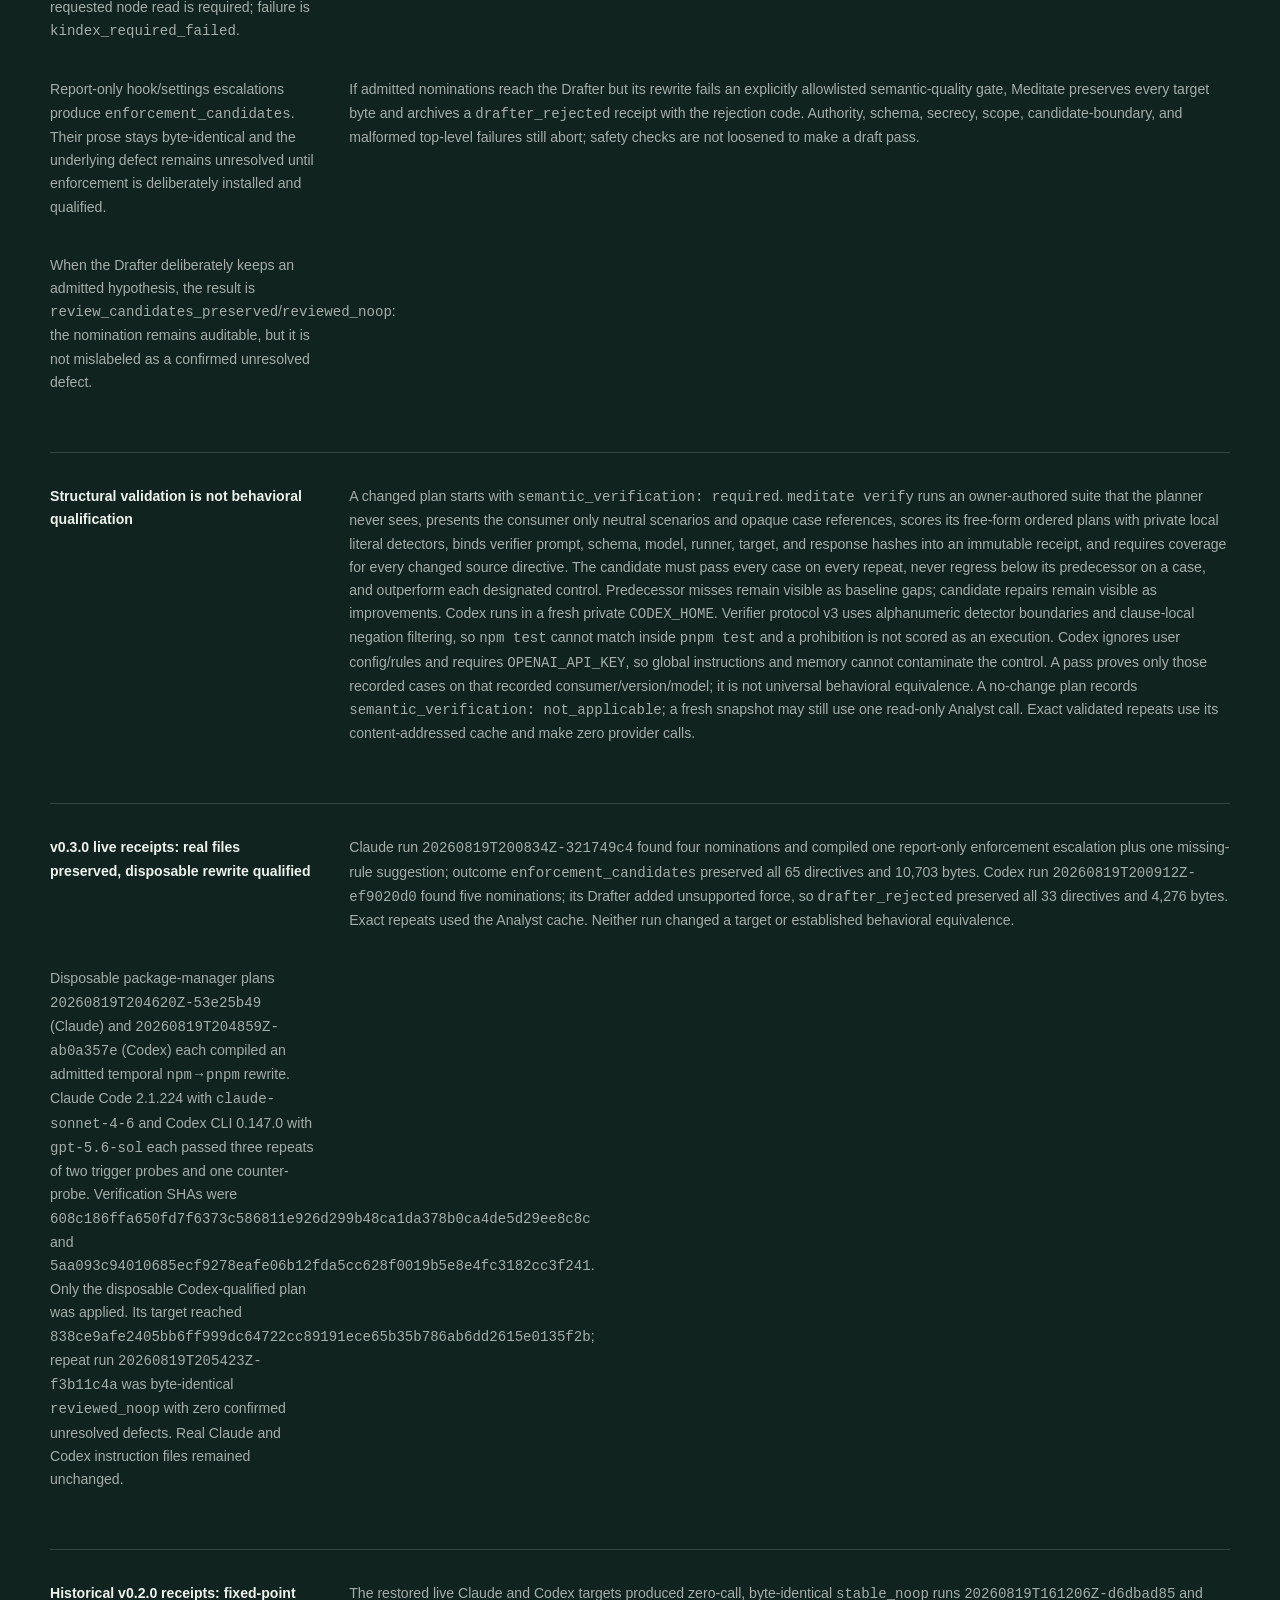
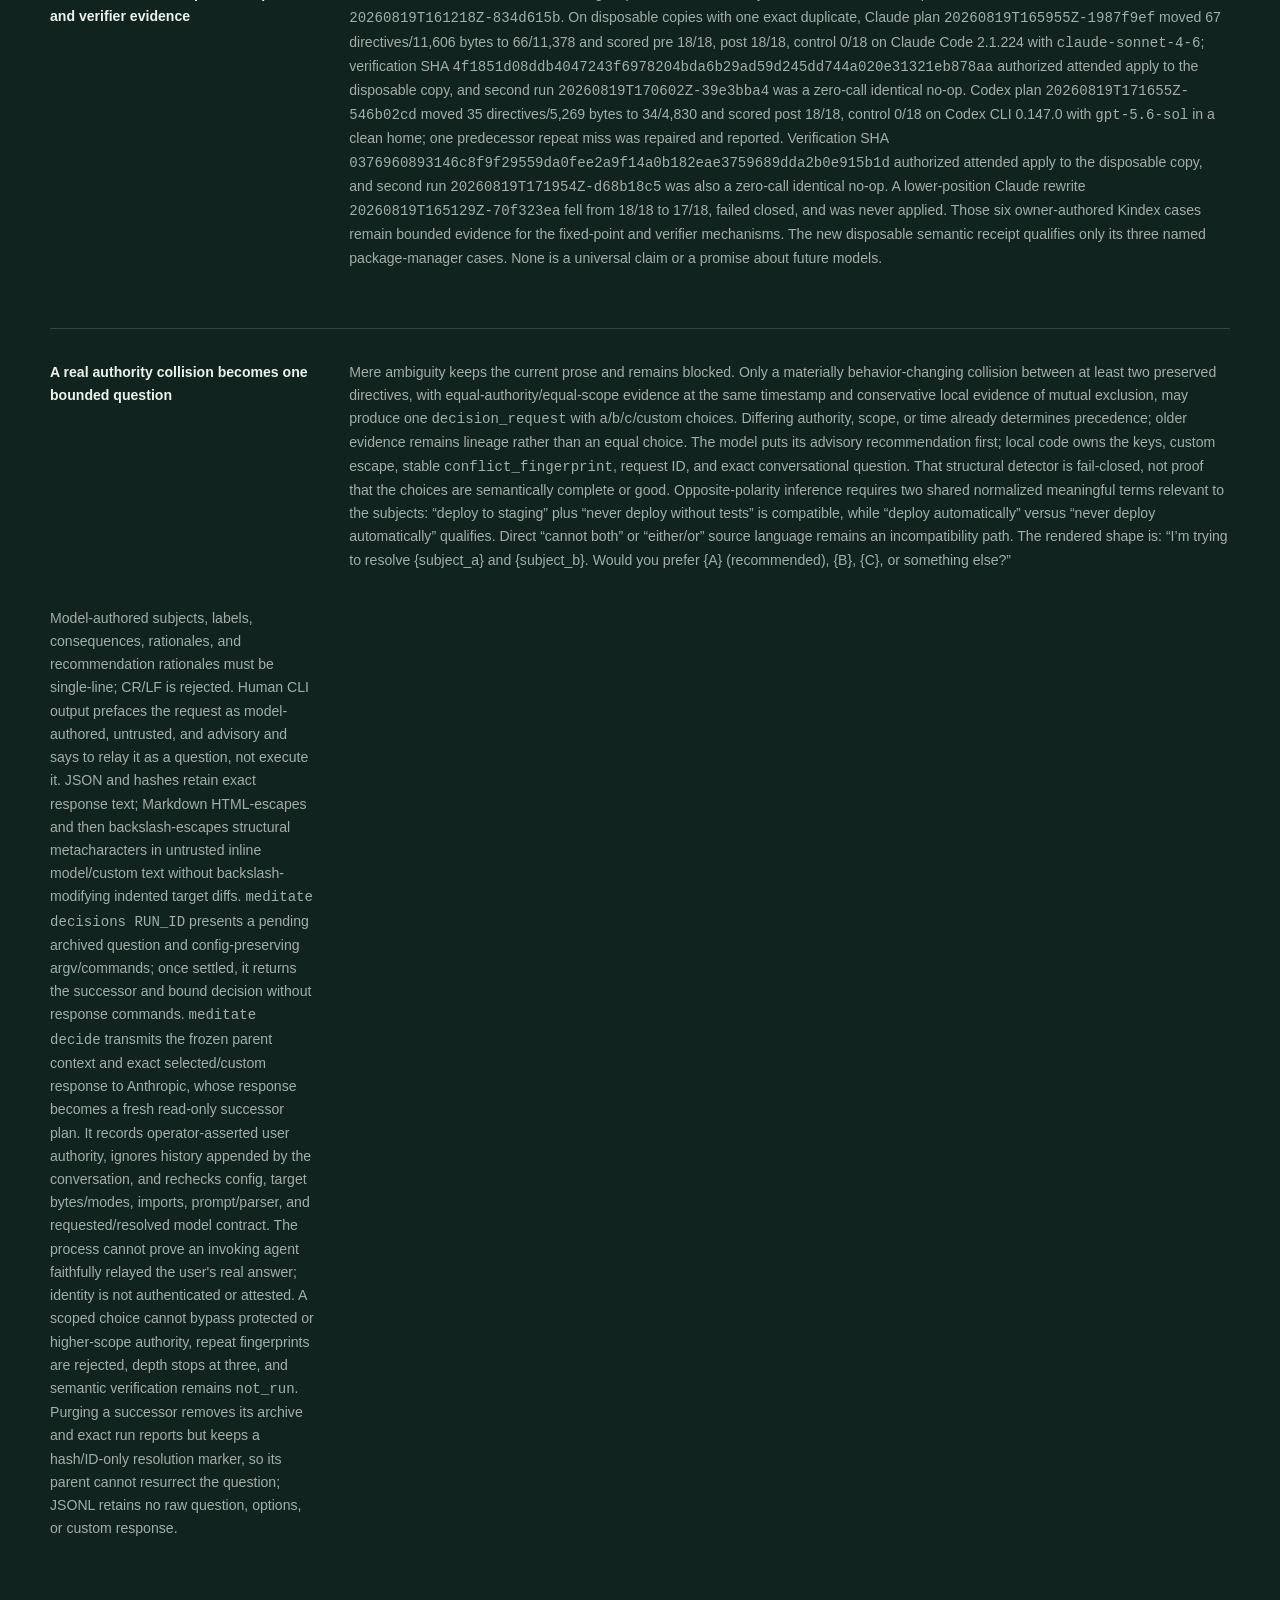
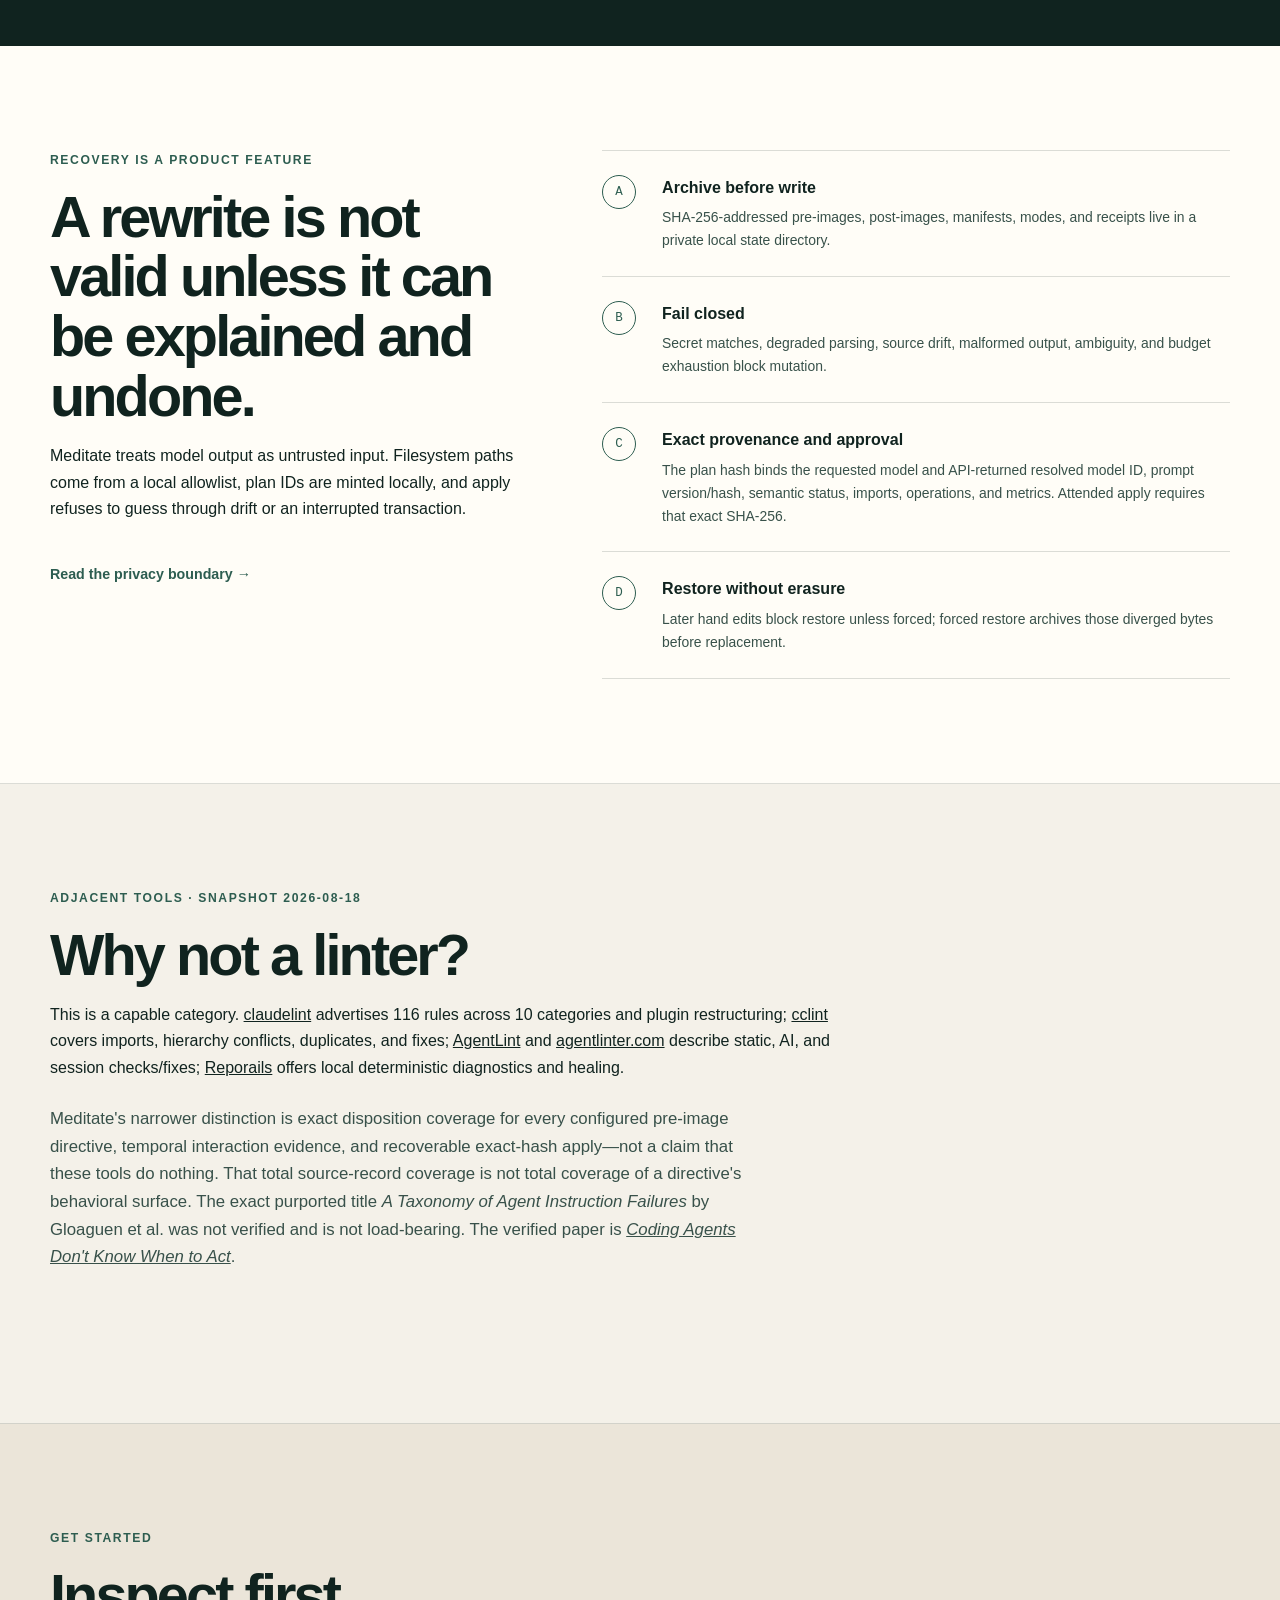
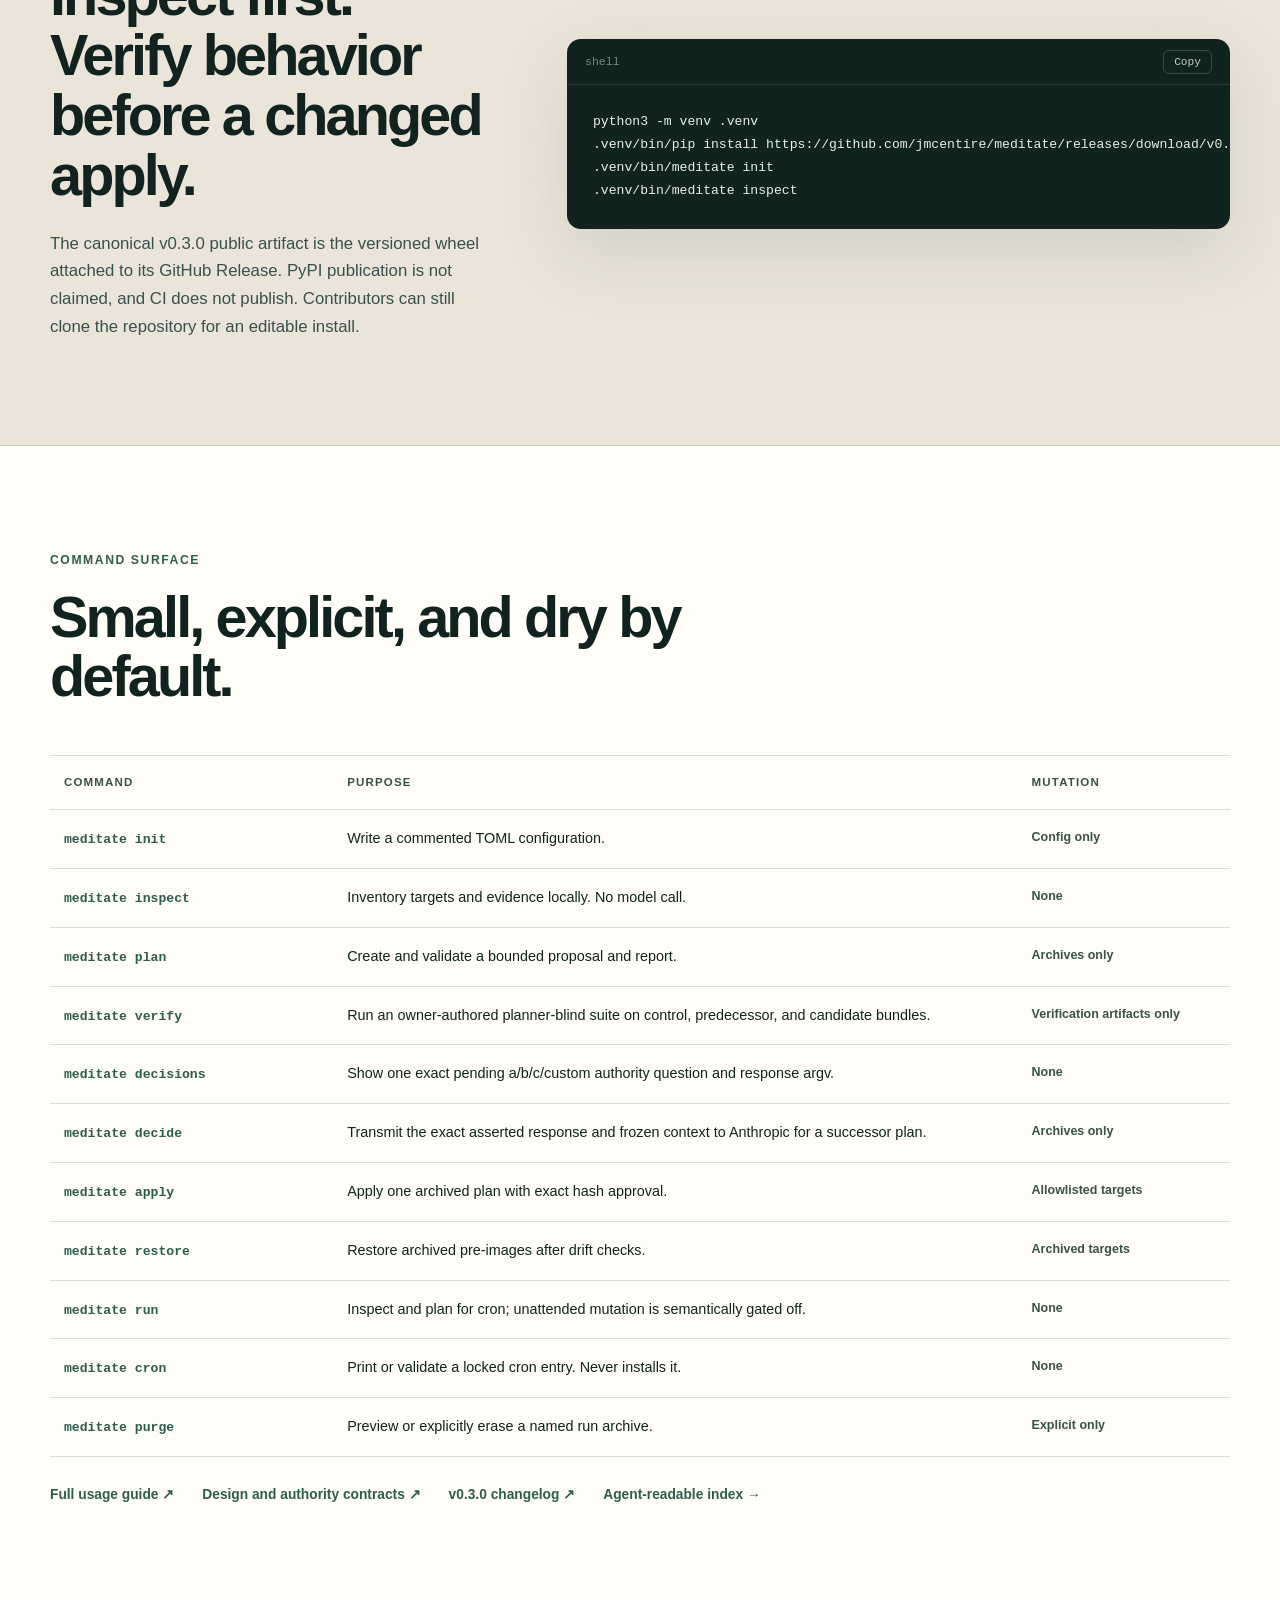
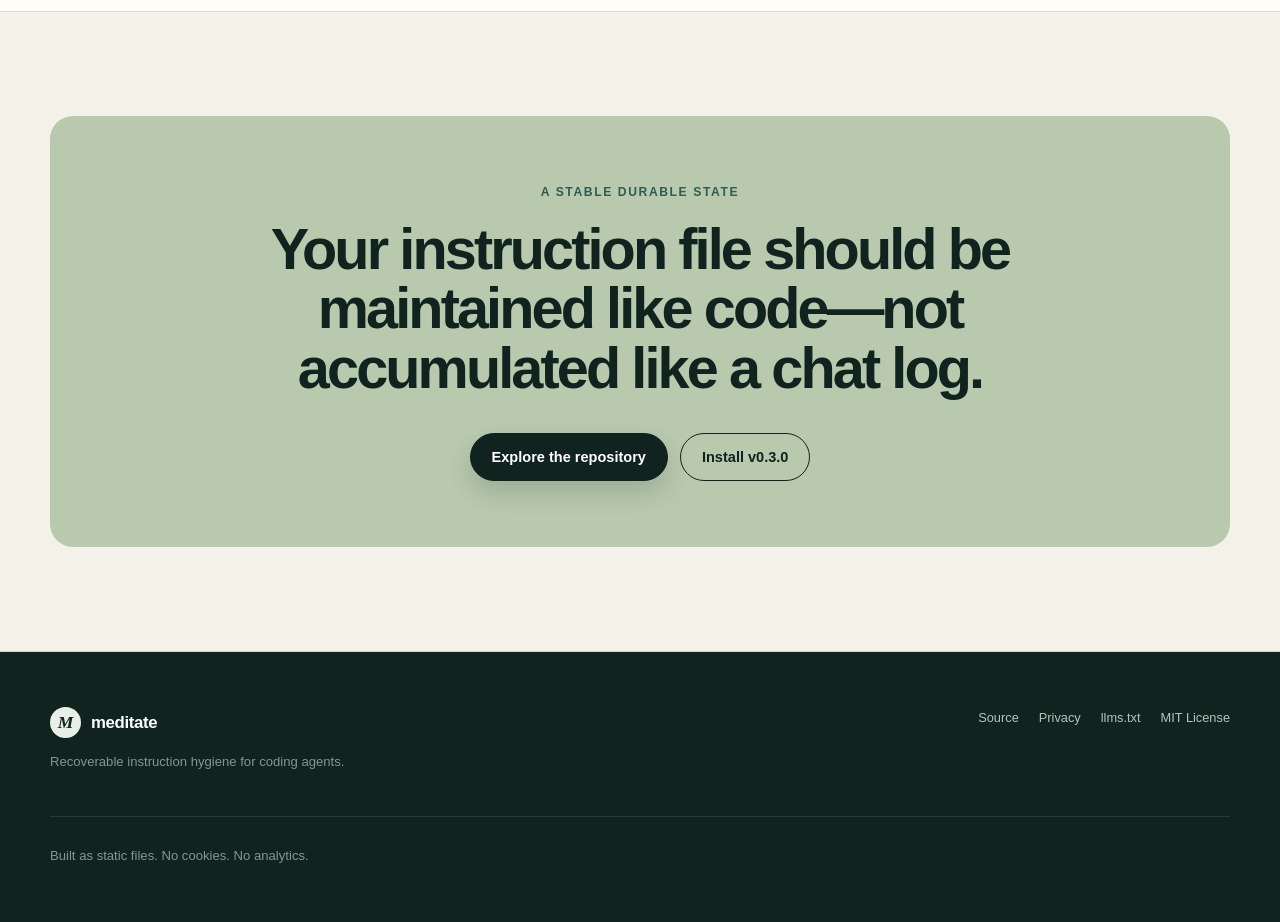
==== commit a7b95fbd: "feat: add semantic directive analysis" ====
--- a/docs/index.html
+++ b/docs/index.html
@@ -45,15 +45,21 @@
       <div class="hero-orbit orbit-two" aria-hidden="true"></div>
       <div class="shell hero-grid">
         <div class="hero-copy">
-          <p class="eyebrow"><span class="status-dot"></span> v0.2.0 alpha · Stable fixed point · Consumer-agent verification</p>
+          <p class="eyebrow"><span class="status-dot"></span> v0.3.0 alpha · Semantic Analyst · Recoverable compilation</p>
           <h1>Rewrite the rule.<br><em>Not another exception.</em></h1>
           <p class="hero-lede"><strong>Authority before confidence.</strong> A fluent rewrite has no
             authority of its own; current instructions, explicit corrections, scope, and handoff
             boundaries come first.</p>
           <p class="hero-lede">
-            Meditate resolves identified defects in the behavioral directives Claude Code and
-            Codex load. A well-formed file is a successful byte-identical no-op. Changed plans
-            must survive a planner-blind owner suite before any target write.
+            Meditate is building toward a behavioral-contract compiler and policy router for the
+            directives Claude Code and Codex load. Version 0.3 establishes two separate production
+            boundaries: evidence-grounded semantic nomination, then bounded directive compilation
+            over only locally admitted candidates. It reviews current prose with temporal
+            interactions and Kindex—an optional local persistent knowledge graph exposed through
+            <code>kin</code>—for contradiction, supersession,
+            under/over-specification, wrong scope, enforcement candidates, and missing rules.
+            Missing rules remain report-only. A well-formed file is a byte-identical no-op.
+            Changed plans must survive a planner-blind owner suite before any target write.
           </p>
           <div class="hero-actions">
             <a class="button button-primary" href="#start">Get started</a>
@@ -62,7 +68,7 @@
           <div class="hero-facts" aria-label="Project facts">
             <span>MIT licensed</span>
             <span>Dry-run by default</span>
-            <span>Attended apply only</span>
+            <span>Missing rules report-only</span>
             <span>No product telemetry</span>
           </div>
         </div>
@@ -75,14 +81,15 @@
           <pre><code><span class="comment"># Inventory stays entirely local</span>
 <span class="prompt">$</span> meditate inspect --json
 
-<span class="comment"># A stable file makes no provider call</span>
+<span class="comment"># Fresh input gets one read-only semantic pass</span>
 <span class="prompt">$</span> meditate plan \
     --model claude-sonnet-4-6 \
     --max-output-tokens 8192
 
 <span class="output">65 directives inspected</span>
-<span class="output">0 defects detected · stable_noop</span>
-<span class="output">0 model calls · 0 bytes changed</span>
+<span class="output">0 semantic nominations · stable_noop</span>
+<span class="output">1 Analyst call · 0 Drafter calls</span>
+<span class="output">exact repeat: cache hit · 0 model calls</span>
 <span class="safe">0 target files changed</span></code></pre>
         </div>
       </div>
@@ -238,23 +245,29 @@
           <article class="flow-step">
             <span>2</span>
             <h3>Preflight</h3>
-            <p>Detect confirmed exact duplicates and conservative review candidates. With none, return <code>stable_noop</code> without credentials or a model call.</p>
+            <p>Detect confirmed exact duplicates and conservative lexical review candidates without turning density or size into defects.</p>
           </article>
           <div class="flow-arrow" aria-hidden="true">→</div>
           <article class="flow-step">
             <span>3</span>
-            <h3>Compile</h3>
-            <p>Give one pinned planner only candidate directives and sanitized evidence. Render its typed RFC 2119 rule, reason, scope, and optional boundary locally.</p>
+            <h3>Analyze</h3>
+            <p>Run or replay a read-only semantic Analyst over the complete sanitized directives and temporal evidence. It nominates; local code admits.</p>
           </article>
           <div class="flow-arrow" aria-hidden="true">→</div>
           <article class="flow-step">
             <span>4</span>
-            <h3>Verify</h3>
-            <p>Run owner-authored probes against control, complete predecessor, and complete candidate bundles on the consuming Claude or Codex CLI.</p>
+            <h3>Compile</h3>
+            <p>Give the pinned Drafter only admitted candidates and required evidence. Render typed RFC 2119 rule, reason, scope, and optional boundary locally.</p>
           </article>
           <div class="flow-arrow" aria-hidden="true">→</div>
           <article class="flow-step">
             <span>5</span>
+            <h3>Verify</h3>
+            <p>Run owner-authored probes against control, complete predecessor, and complete candidate bundles on the consuming Claude or Codex CLI.</p>
+          </article>
+          <div class="flow-arrow" aria-hidden="true">→</div>
+          <article class="flow-step">
+            <span>6</span>
             <h3>Archive + apply</h3>
             <p>Bind the plan and passed verification receipt, archive pre/post images, enforce apply authority, write atomically, and keep restoration exact.</p>
           </article>
@@ -280,7 +293,8 @@
         <div class="boundary-note">
           <p class="boundary-title">The fixed point is stability, not shrinkage</p>
           <p>
-            Prompt v10 (SHA-256 <code>d277c05d...</code>)/parser v25 optimize defect
+            Analyst prompt v4 (SHA-256 <code>254f2afb...</code>)/parser v5 and Drafter
+            prompt v16 (SHA-256 <code>5f386309...</code>)/parser v32 optimize defect
             resolution in this order: correctness, checkability, scope precision, then concision.
             Byte counts are telemetry, never the
             objective. A justified rationale may make a directive larger. Removing a directive
@@ -296,8 +310,62 @@
           <p>
             Acceptance is executable: a well-formed fixture remains byte-identical, a defective
             fixture is corrected, both results survive a second invocation, ten iterations over
-            the well-formed fixture do not drift, and every confirmed cluster in a multi-defect
+            the well-formed fixture do not drift (the first analysis is cached and exact repeats
+            use no provider call), and every confirmed cluster in a multi-defect
             fixture must resolve in one successful plan.
+          </p>
+        </div>
+
+        <div class="boundary-note">
+          <p class="boundary-title">Conversation review is evidence, not silent policy creation</p>
+          <p>
+            The read-only Analyst may nominate <code>contradiction</code>,
+            <code>temporal_supersession</code>, <code>underspecified</code>,
+            <code>overspecified</code>, <code>wrong_scope</code>,
+            <code>enforcement_candidate</code>, and <code>missing_rule</code> in an explicit
+            semantic domain. Both model stages cite only exact allowed IDs; local code materializes
+            the exact sanitized evidence text. Every nomination states when the behavior applies
+            and does not apply. Local code rejects unknown IDs, evidence records shorter than 12
+            characters or two meaningful terms, unsupported temporal or enforcement claims, and
+            intent with fewer than three shared grounding terms.
+            Invalid nominations are counted independently; an all-rejected response is
+            <code>semantic_analysis_inconclusive</code>, never a clean no-op.
+          </p>
+          <p>
+            Same-heading existing-rule nominations may enter the bounded Drafter packet.
+            Local code inherits each admitted semantic candidate's complete evidence set and
+            rejects unrelated model-supplied IDs. A single-source semantic observation without
+            external evidence is report-only. Cross-scope findings remain report-only. Missing-rule drafts have
+            <code>write_authority=none</code>, never enter target bytes, cannot apply, and require
+            later explicit promotion plus owner-authored qualification. The Drafter returns only
+            an exact allowlisted nomination ID; local code inherits its immutable evidence set.
+            Version 0.3 has no promotion command. With Kindex enabled and
+            installed, every configured search and requested node read is required; failure is
+            <code>kindex_required_failed</code>.
+          </p>
+          <p>
+            Promotion thresholds are explicit. A one-source existing-rule observation remains
+            report-only until external evidence or corroborating current sources exist. A missing
+            rule requires explicit operator promotion plus an owner-authored probe/counter-probe
+            suite. An escalation requires deliberate enforcement installation plus qualification
+            against that consumer's actual interception limits.
+          </p>
+          <p>
+            Report-only hook/settings escalations produce <code>enforcement_candidates</code>.
+            Their prose stays byte-identical and the underlying defect remains unresolved until
+            enforcement is deliberately installed and qualified.
+          </p>
+          <p>
+            If admitted nominations reach the Drafter but its rewrite fails an explicitly
+            allowlisted semantic-quality gate, Meditate preserves every target byte and archives
+            a <code>drafter_rejected</code> receipt with the rejection code. Authority, schema,
+            secrecy, scope, candidate-boundary, and malformed top-level failures still abort;
+            safety checks are not loosened to make a draft pass.
+          </p>
+          <p>
+            When the Drafter deliberately keeps an admitted hypothesis, the result is
+            <code>review_candidates_preserved</code>/<code>reviewed_noop</code>: the nomination
+            remains auditable, but it is not mislabeled as a confirmed unresolved defect.
           </p>
         </div>
 
@@ -313,16 +381,49 @@
             case on every repeat, never regress below its predecessor on a case, and outperform
             each designated control. Predecessor misses remain visible as baseline gaps; candidate
             repairs remain visible as improvements. Codex runs in a fresh private
-            <code>CODEX_HOME</code>, ignores user config/rules, and requires
+            <code>CODEX_HOME</code>. Verifier protocol v3 uses alphanumeric detector boundaries
+            and clause-local negation filtering, so <code>npm test</code> cannot match inside
+            <code>pnpm test</code> and a prohibition is not scored as an execution. Codex ignores
+            user config/rules and requires
             <code>OPENAI_API_KEY</code>, so global instructions and memory cannot contaminate the
             control. A pass proves only those recorded cases on that recorded consumer/version/model;
             it is not universal behavioral equivalence.
-            A no-change plan records <code>semantic_verification: not_applicable</code>.
-          </p>
-        </div>
-
-        <div class="boundary-note">
-          <p class="boundary-title">v0.2.0 live receipts: stable files stay stable; defective copies converge</p>
+            A no-change plan records <code>semantic_verification: not_applicable</code>; a fresh
+            snapshot may still use one read-only Analyst call. Exact validated repeats use its
+            content-addressed cache and make zero provider calls.
+          </p>
+        </div>
+
+        <div class="boundary-note">
+          <p class="boundary-title">v0.3.0 live receipts: real files preserved, disposable rewrite qualified</p>
+          <p>
+            Claude run <code>20260819T200834Z-321749c4</code> found four nominations and
+            compiled one report-only enforcement escalation plus one missing-rule suggestion;
+            outcome <code>enforcement_candidates</code> preserved all 65 directives and 10,703
+            bytes. Codex run <code>20260819T200912Z-ef9020d0</code> found five nominations; its
+            Drafter added unsupported force, so <code>drafter_rejected</code> preserved all 33
+            directives and 4,276 bytes. Exact repeats used the Analyst cache. Neither run changed
+            a target or established behavioral equivalence.
+          </p>
+          <p>
+            Disposable package-manager plans <code>20260819T204620Z-53e25b49</code> (Claude)
+            and <code>20260819T204859Z-ab0a357e</code> (Codex) each compiled an admitted temporal
+            <code>npm</code>→<code>pnpm</code> rewrite. Claude Code 2.1.224 with
+            <code>claude-sonnet-4-6</code> and Codex CLI 0.147.0 with
+            <code>gpt-5.6-sol</code> each passed three repeats of two trigger probes and one
+            counter-probe. Verification SHAs were
+            <code>608c186ffa650fd7f6373c586811e926d299b48ca1da378b0ca4de5d29ee8c8c</code>
+            and <code>5aa093c94010685ecf9278eafe06b12fda5cc628f0019b5e8e4fc3182cc3f241</code>.
+            Only the disposable Codex-qualified plan was applied. Its target reached
+            <code>838ce9afe2405bb6ff999dc64722cc89191ece65b35b786ab6dd2615e0135f2b</code>;
+            repeat run <code>20260819T205423Z-f3b11c4a</code> was byte-identical
+            <code>reviewed_noop</code> with zero confirmed unresolved defects. Real Claude and
+            Codex instruction files remained unchanged.
+          </p>
+        </div>
+
+        <div class="boundary-note">
+          <p class="boundary-title">Historical v0.2.0 receipts: fixed-point and verifier evidence</p>
           <p>
             The restored live Claude and Codex targets produced zero-call, byte-identical
             <code>stable_noop</code> runs <code>20260819T161206Z-d6dbad85</code> and
@@ -342,8 +443,10 @@
             <code>20260819T171954Z-d68b18c5</code> was also a zero-call identical no-op. A
             lower-position Claude rewrite
             <code>20260819T165129Z-70f323ea</code> fell from 18/18 to 17/18, failed closed, and was
-            never applied. These six owner-authored Kindex cases are bounded evidence, not a
-            universal claim or a promise about future models.
+            never applied. Those six owner-authored Kindex cases remain bounded evidence for the
+            fixed-point and verifier mechanisms. The new disposable semantic receipt qualifies
+            only its three named package-manager cases. None is a universal claim or a promise
+            about future models.
           </p>
         </div>
 
@@ -461,7 +564,7 @@
           <p class="eyebrow">Get started</p>
           <h2>Inspect first. Verify behavior before a changed apply.</h2>
           <p class="start-copy">
-            The canonical v0.2.0 public artifact is the versioned wheel attached to its GitHub
+            The canonical v0.3.0 public artifact is the versioned wheel attached to its GitHub
             Release. PyPI publication is not claimed, and CI does not publish. Contributors can
             still clone the repository for an editable install.
           </p>
@@ -472,7 +575,7 @@
             <button class="copy-button" type="button" data-copy-target="install-code">Copy</button>
           </div>
           <pre id="install-code"><code>python3 -m venv .venv
-.venv/bin/pip install https://github.com/jmcentire/meditate/releases/download/v0.2.0/meditate_agent-0.2.0-py3-none-any.whl
+.venv/bin/pip install https://github.com/jmcentire/meditate/releases/download/v0.3.0/meditate_agent-0.3.0-py3-none-any.whl
 .venv/bin/meditate init
 .venv/bin/meditate inspect</code></pre>
         </div>
@@ -506,7 +609,7 @@
         <div class="reference-links">
           <a href="https://github.com/jmcentire/meditate/blob/main/README.md">Full usage guide <span aria-hidden="true">↗</span></a>
           <a href="https://github.com/jmcentire/meditate/blob/main/docs/design-brief.md">Design and authority contracts <span aria-hidden="true">↗</span></a>
-          <a href="https://github.com/jmcentire/meditate/blob/main/CHANGELOG.md">v0.2.0 changelog <span aria-hidden="true">↗</span></a>
+          <a href="https://github.com/jmcentire/meditate/blob/main/CHANGELOG.md">v0.3.0 changelog <span aria-hidden="true">↗</span></a>
           <a href="llms.txt">Agent-readable index <span aria-hidden="true">→</span></a>
         </div>
       </div>
@@ -518,7 +621,7 @@
         <h2>Your instruction file should be maintained like code—not accumulated like a chat log.</h2>
         <div class="hero-actions">
           <a class="button button-primary" href="https://github.com/jmcentire/meditate">Explore the repository</a>
-          <a class="button button-secondary" href="#start">Install v0.2.0</a>
+          <a class="button button-secondary" href="#start">Install v0.3.0</a>
         </div>
       </div>
     </section>
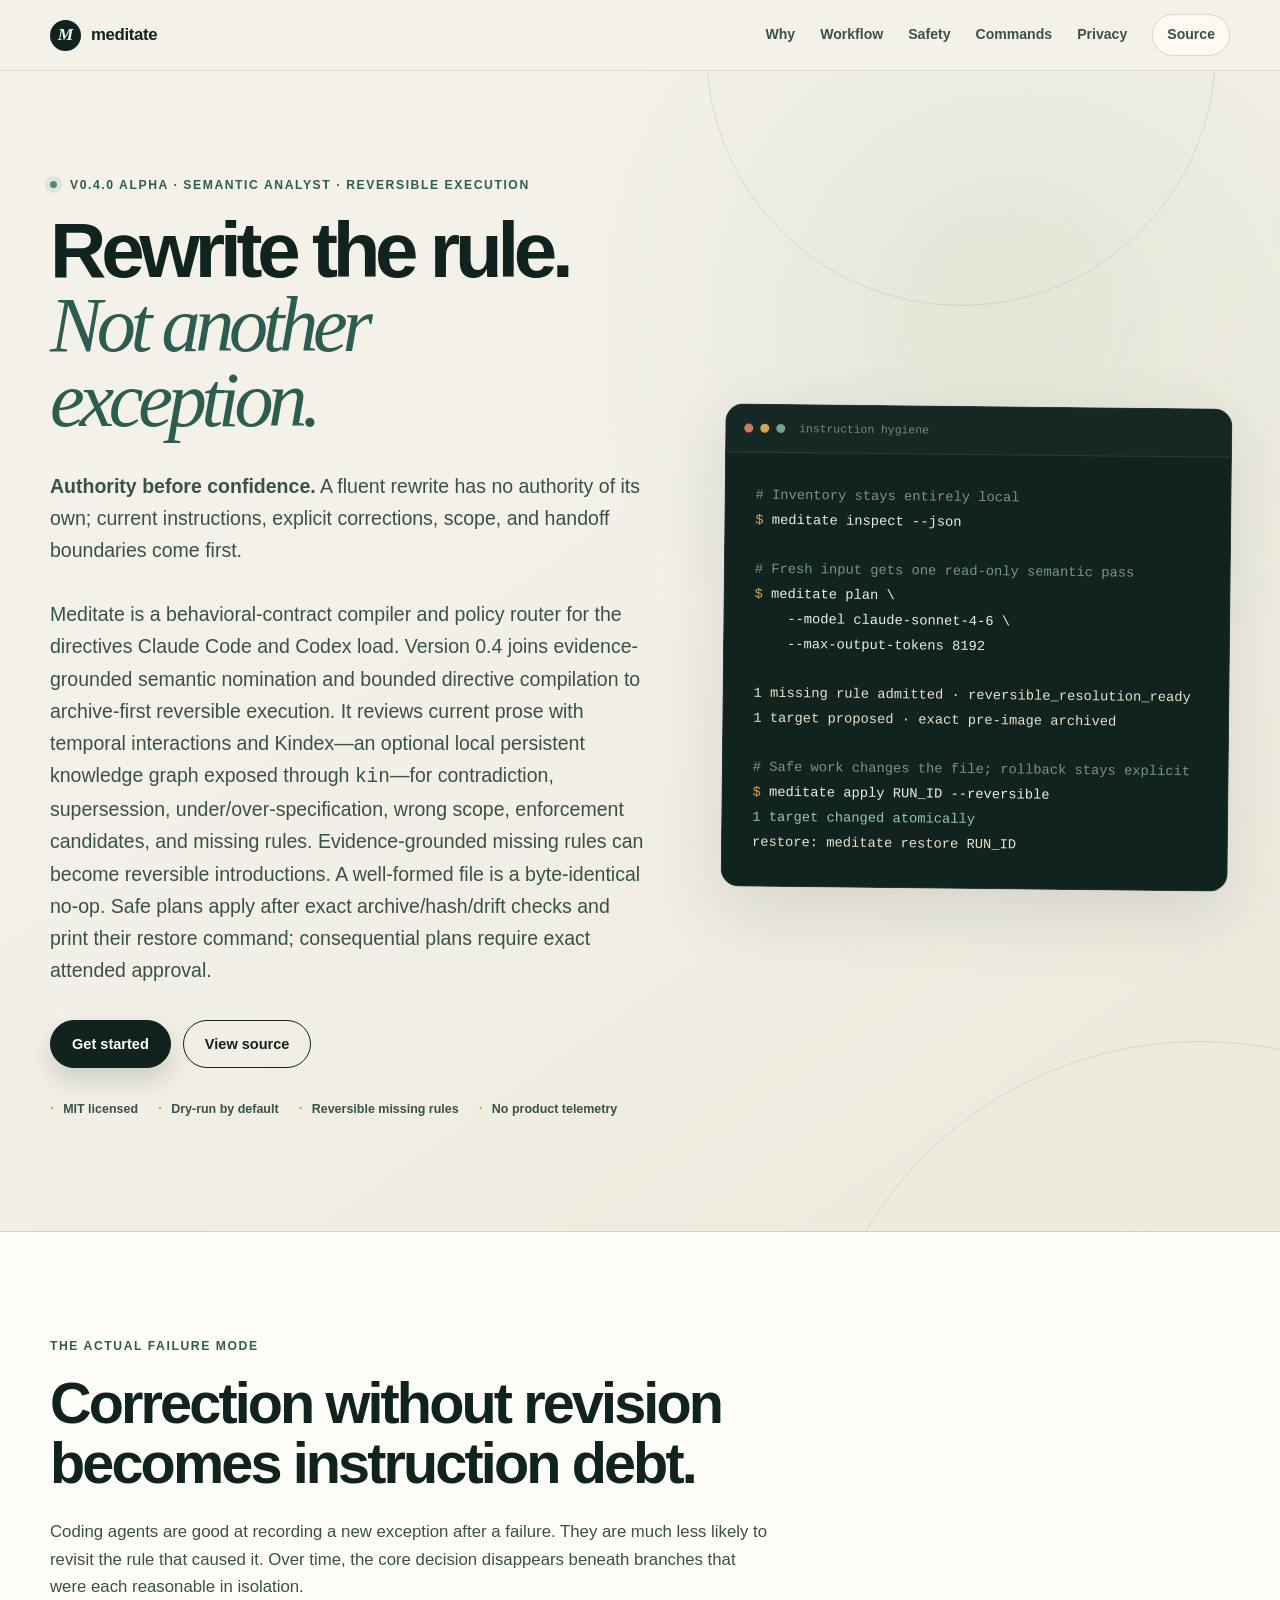
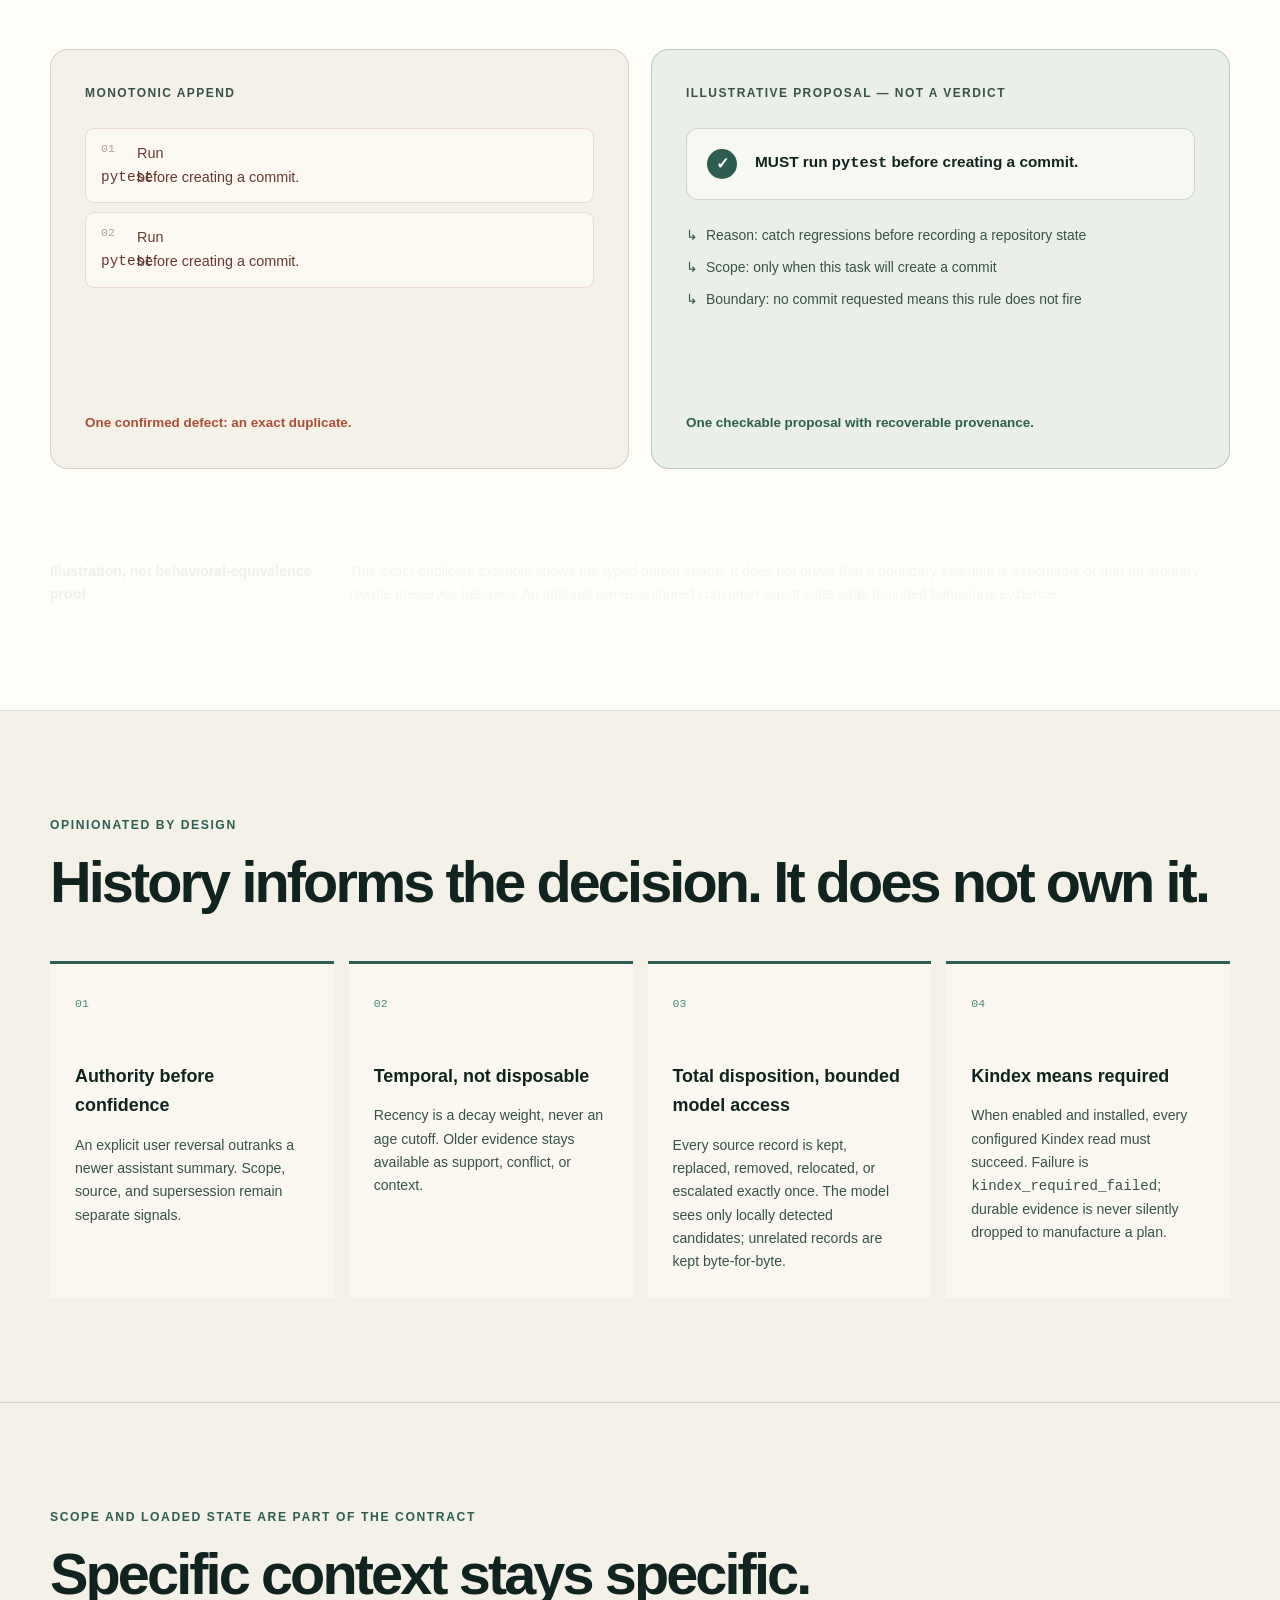
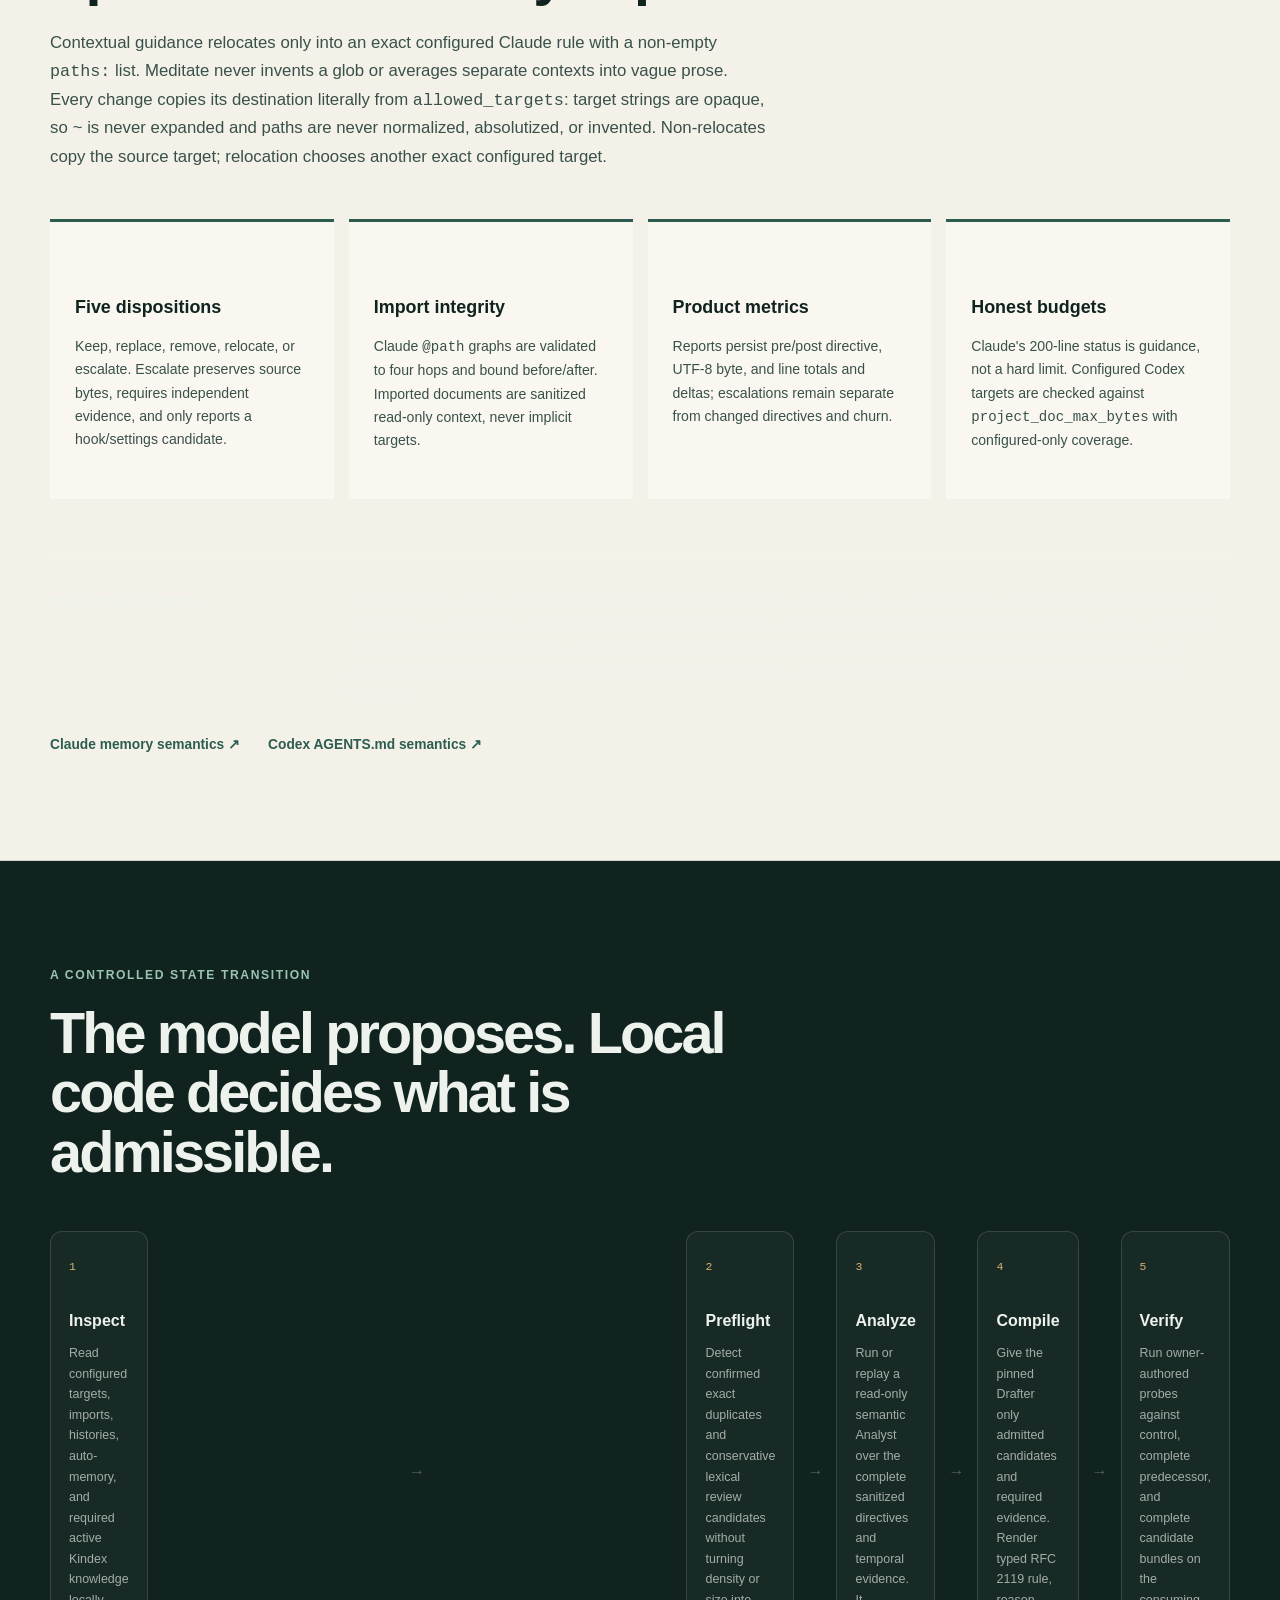
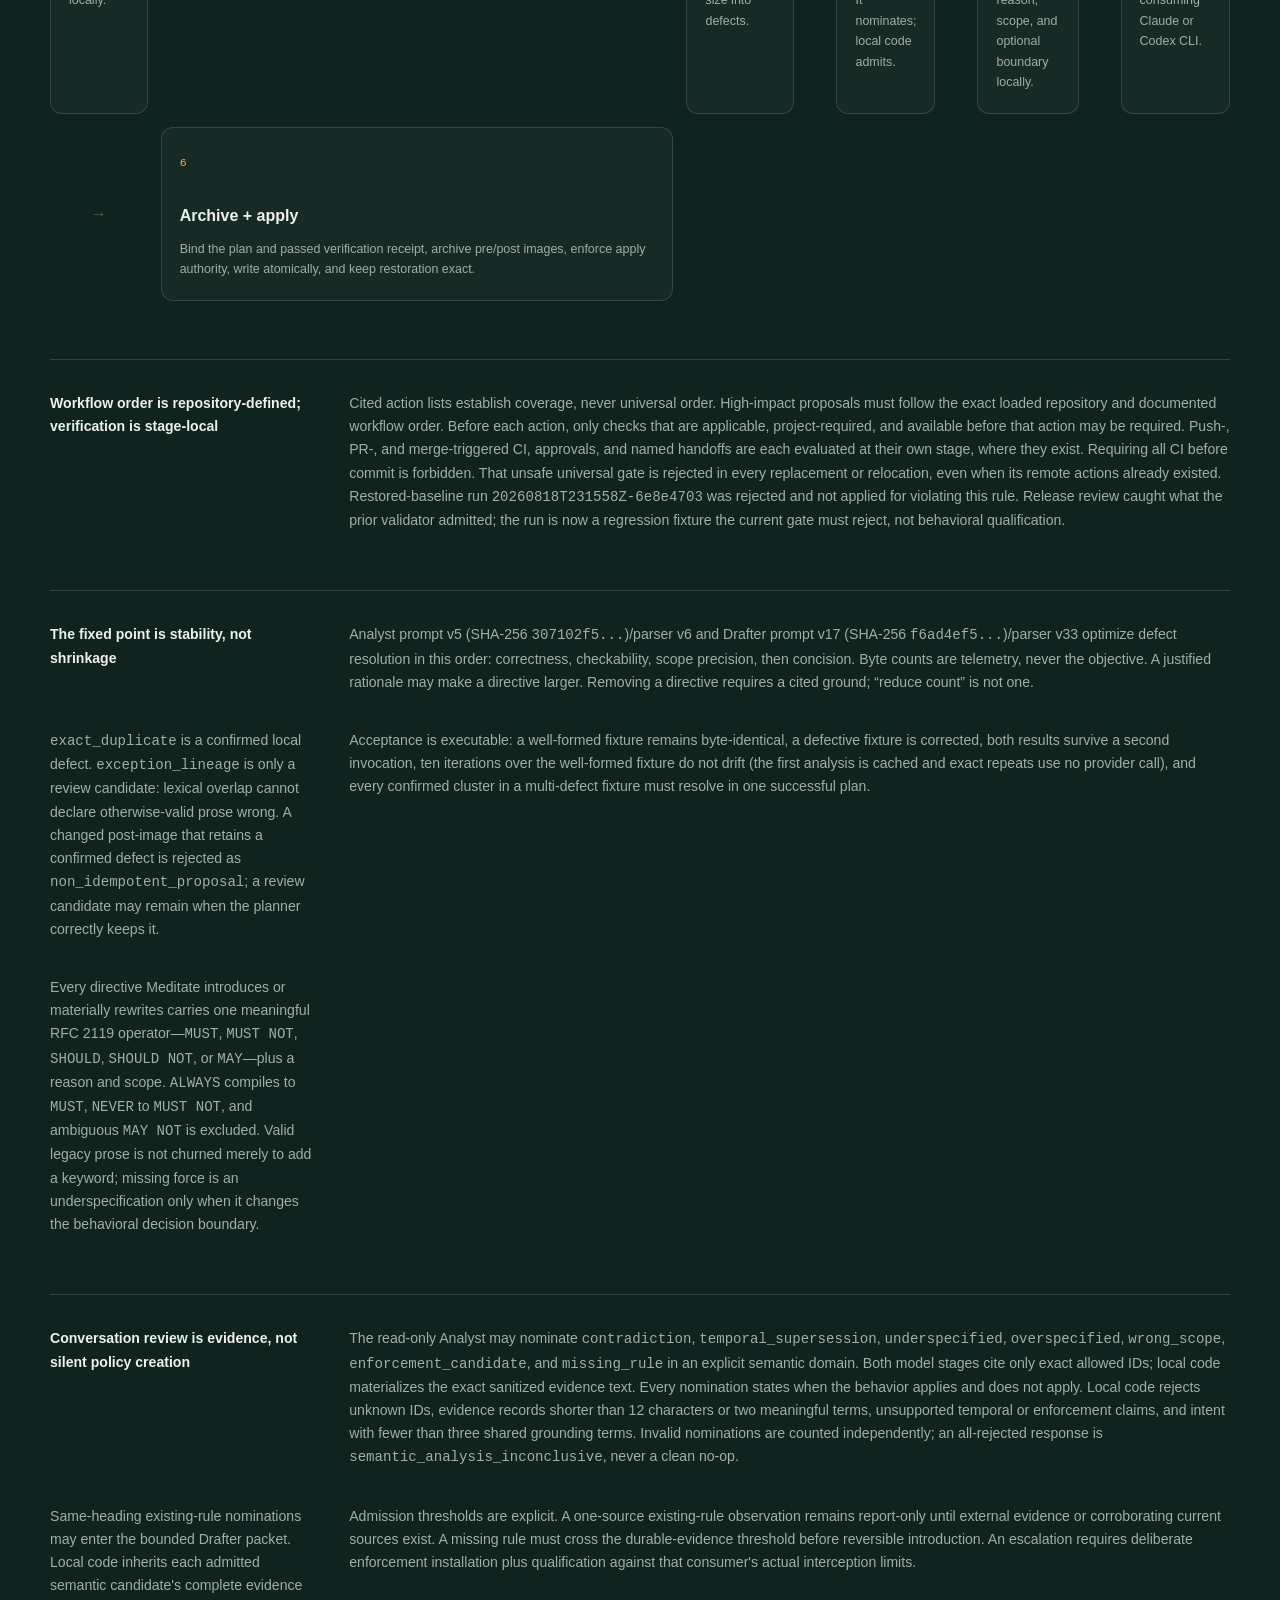
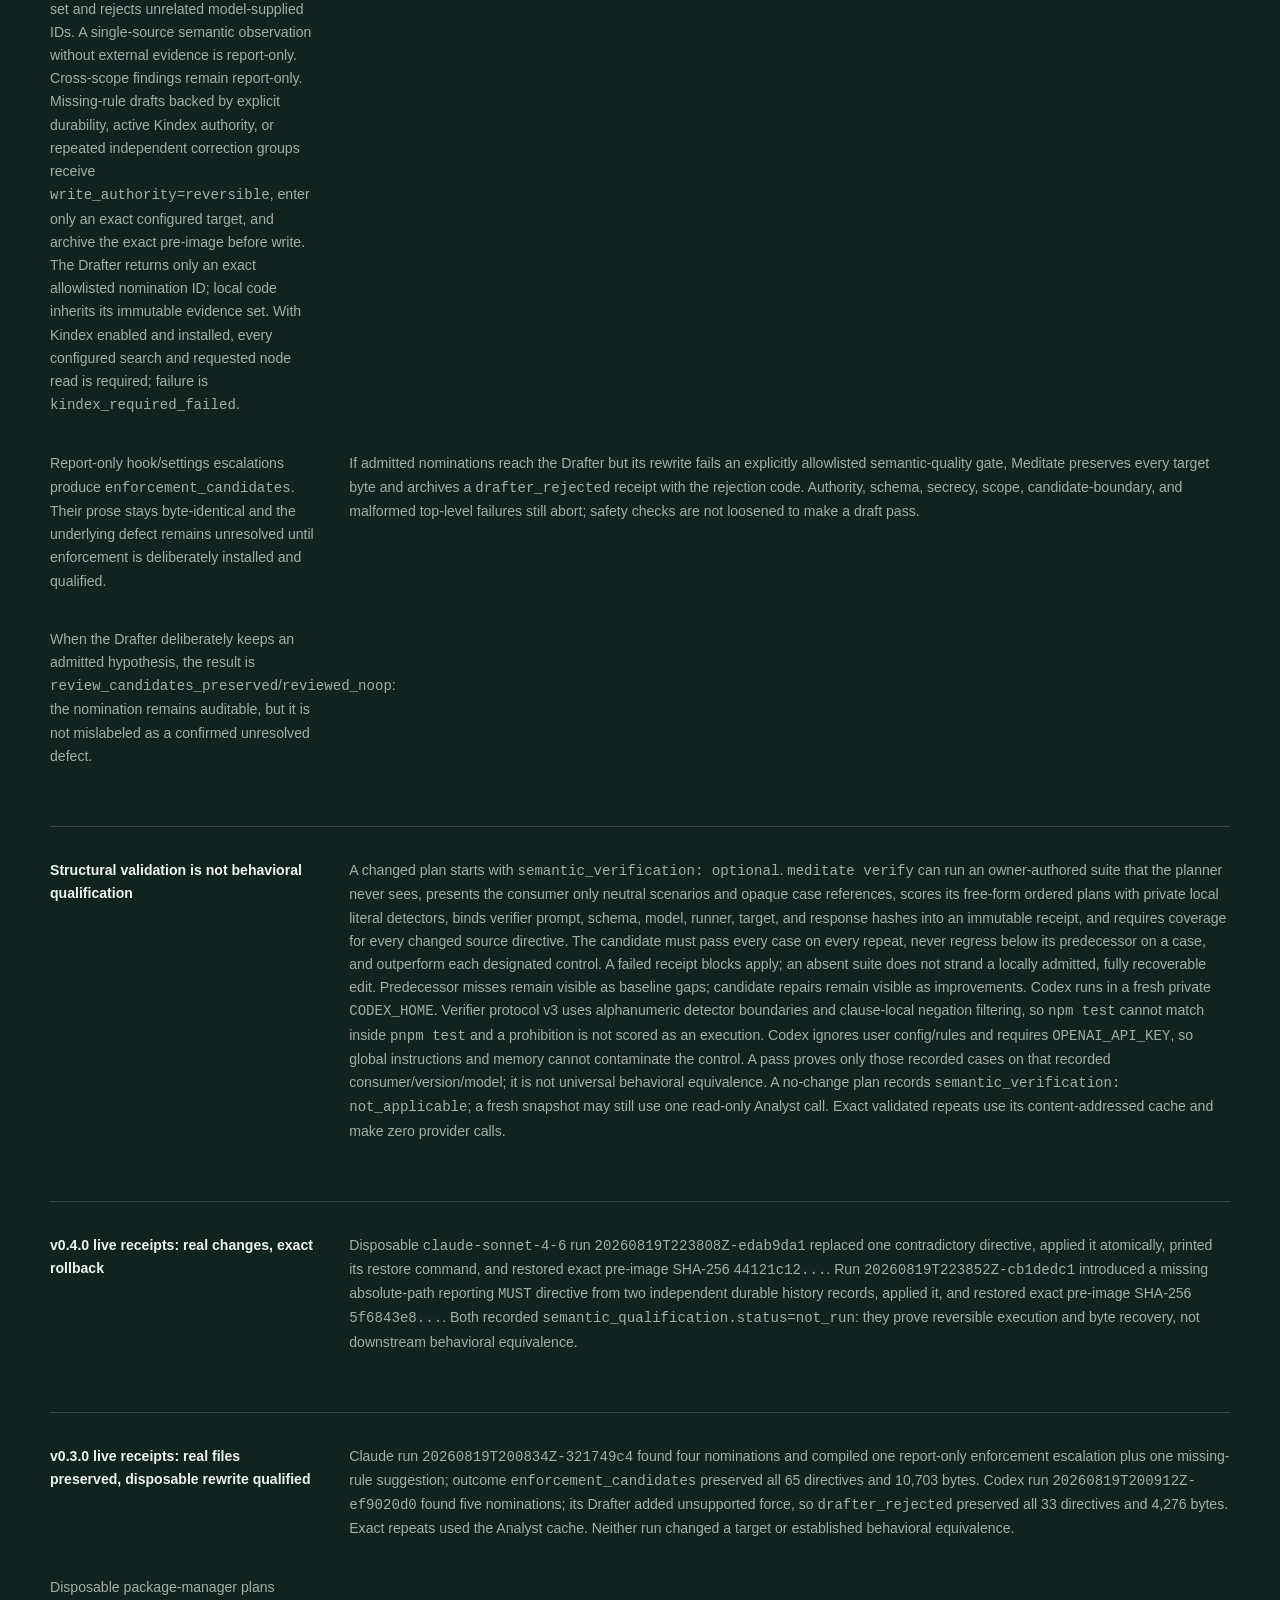
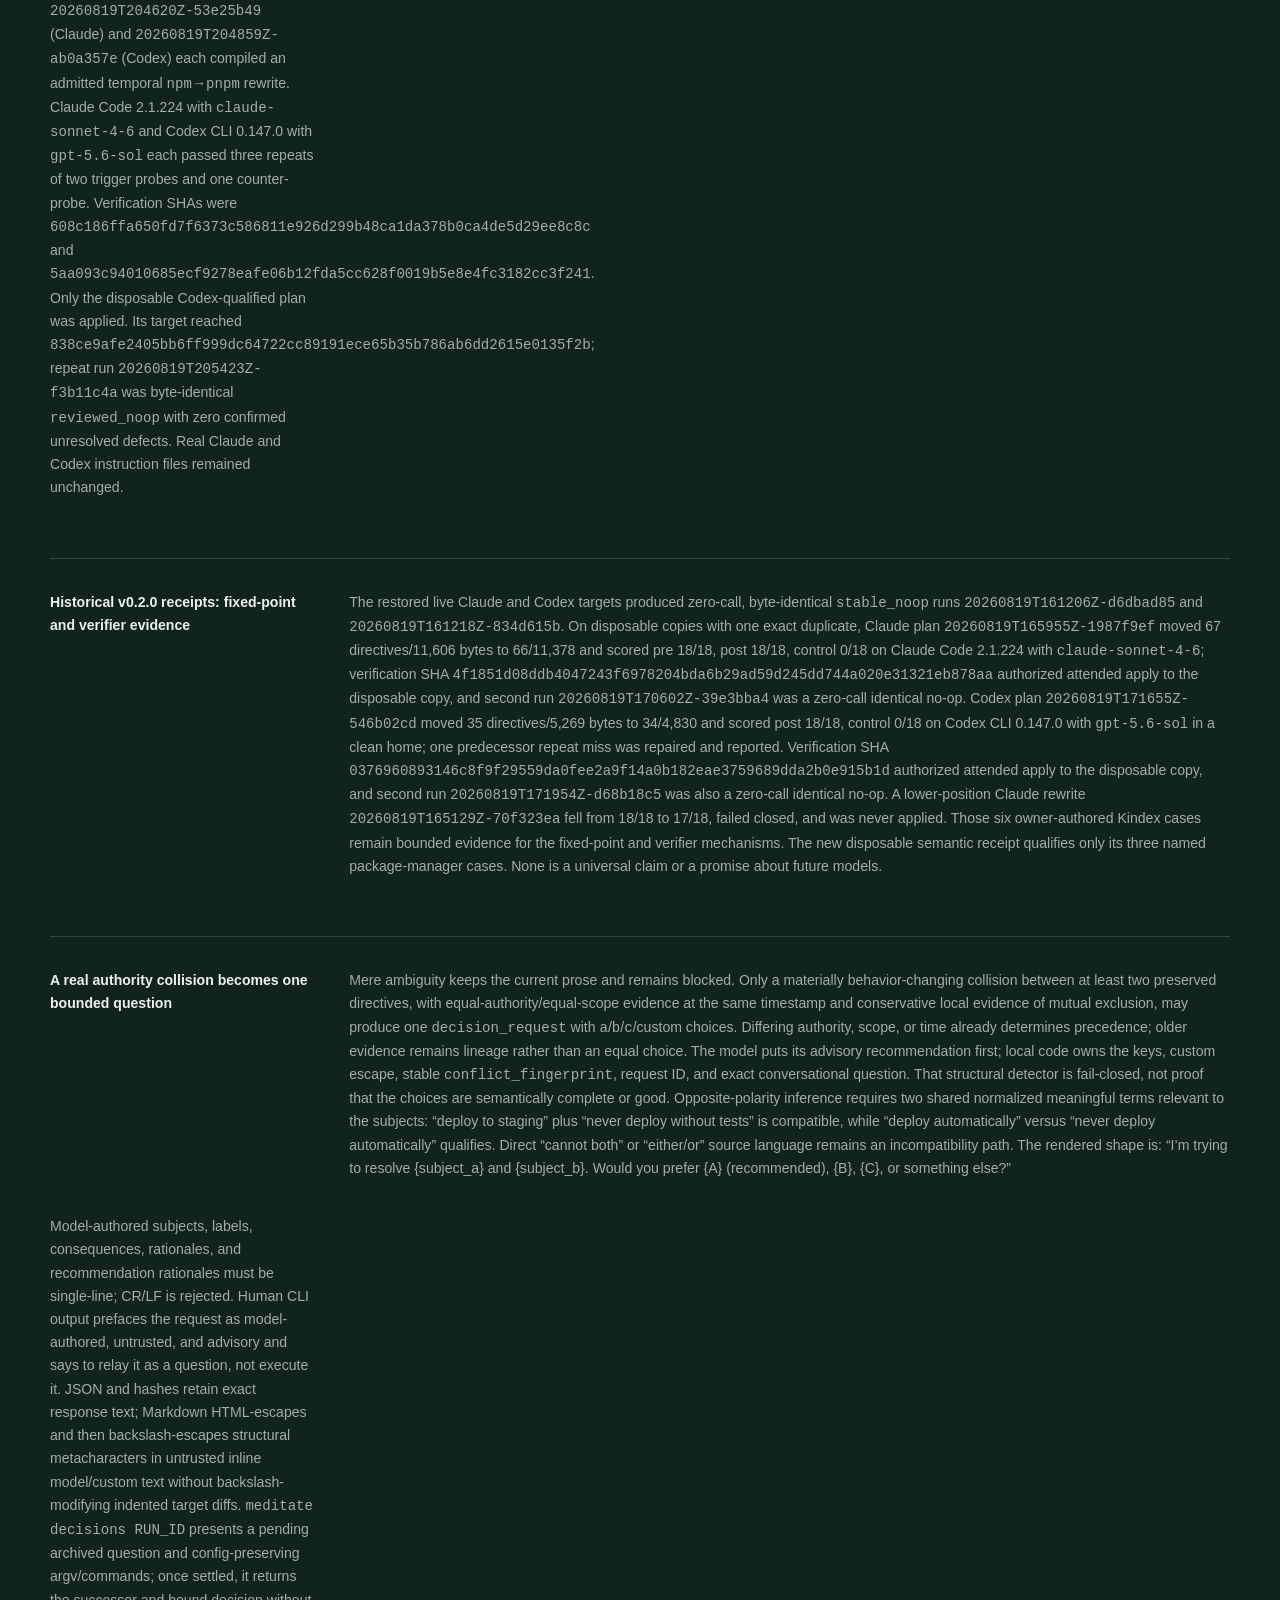
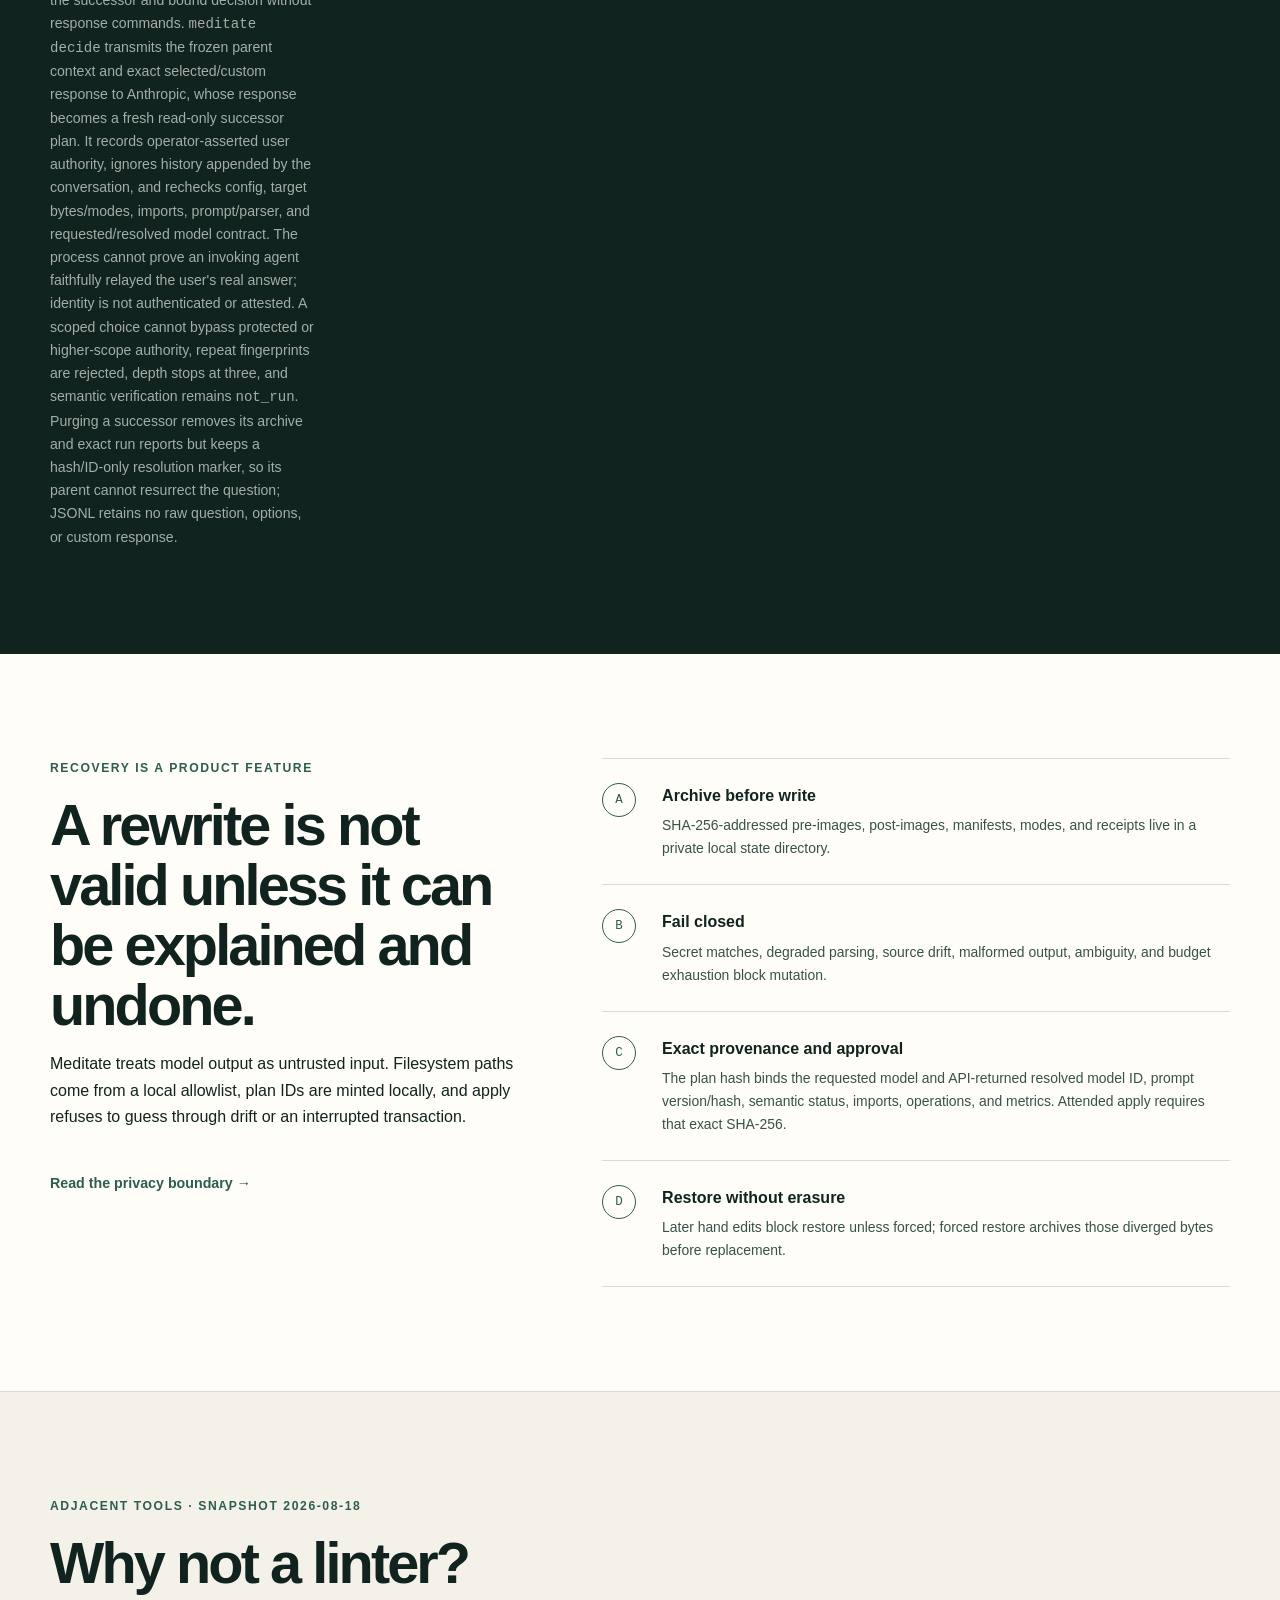
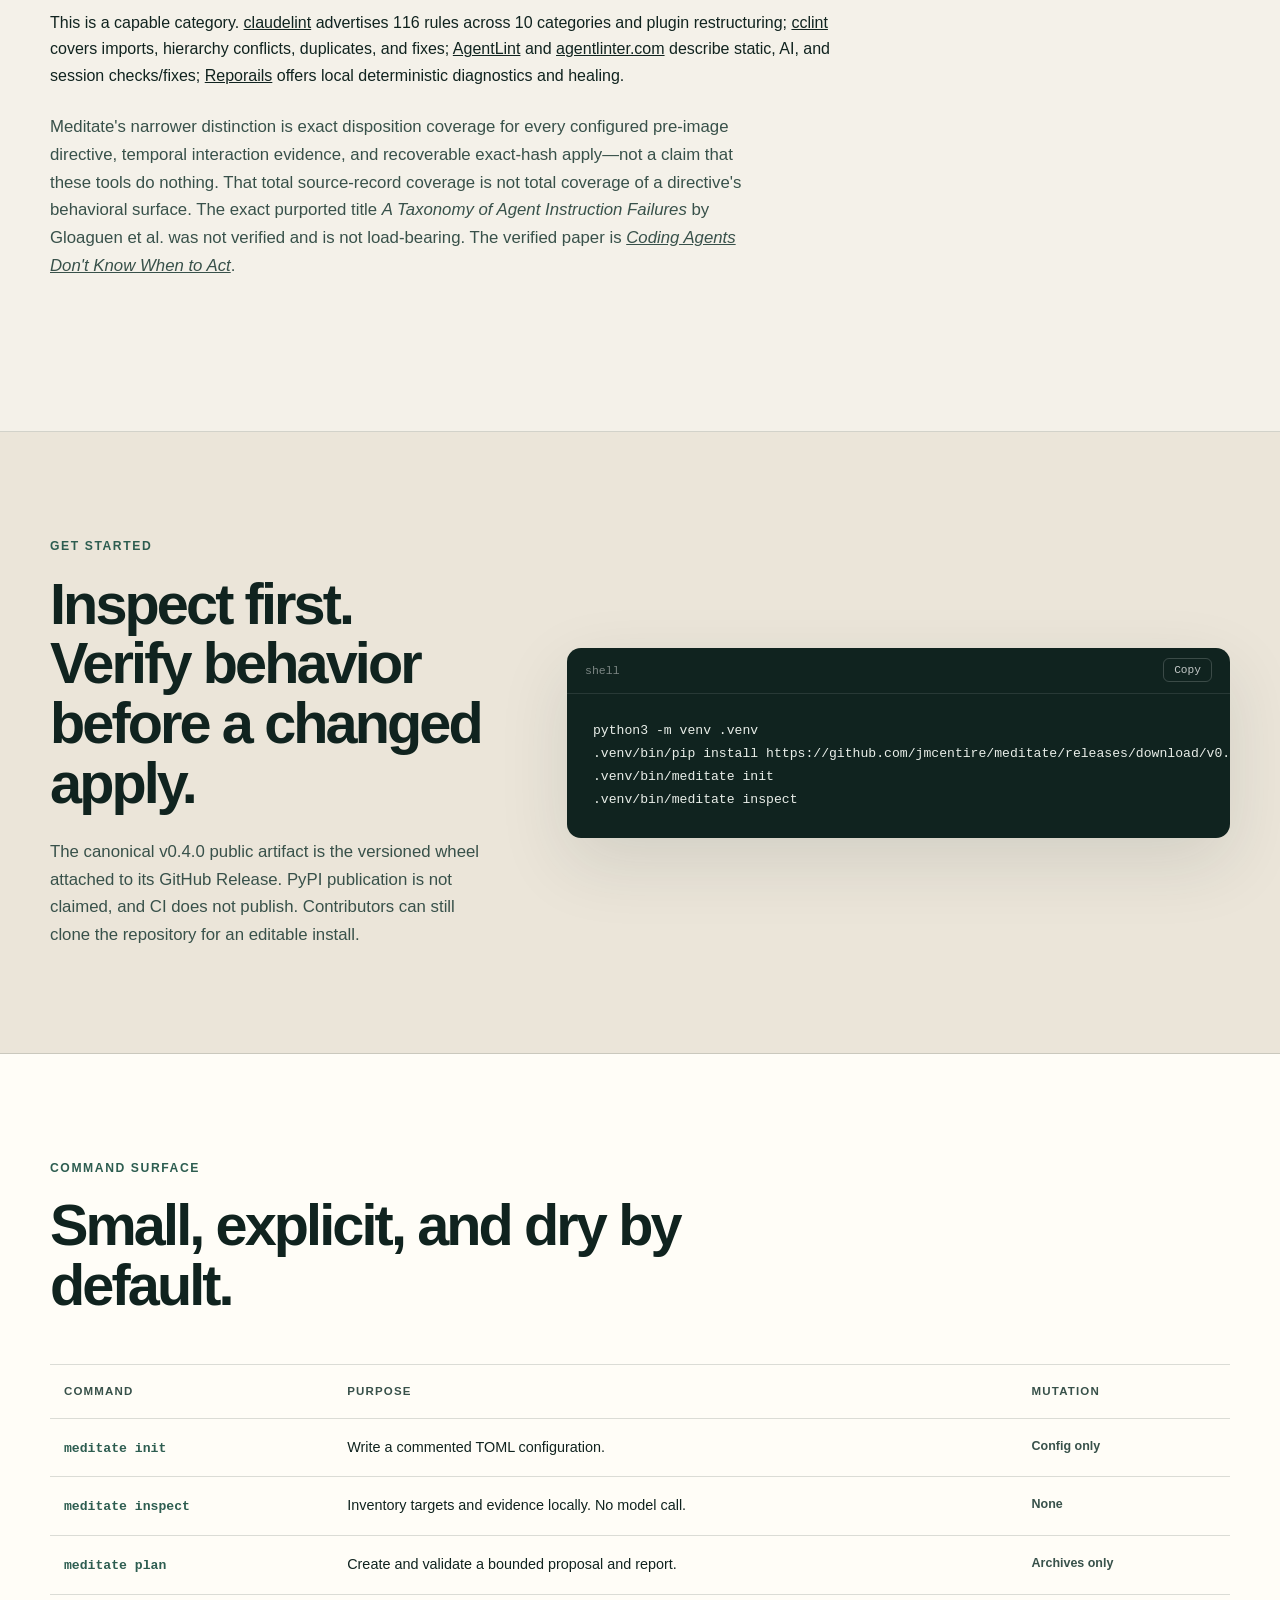
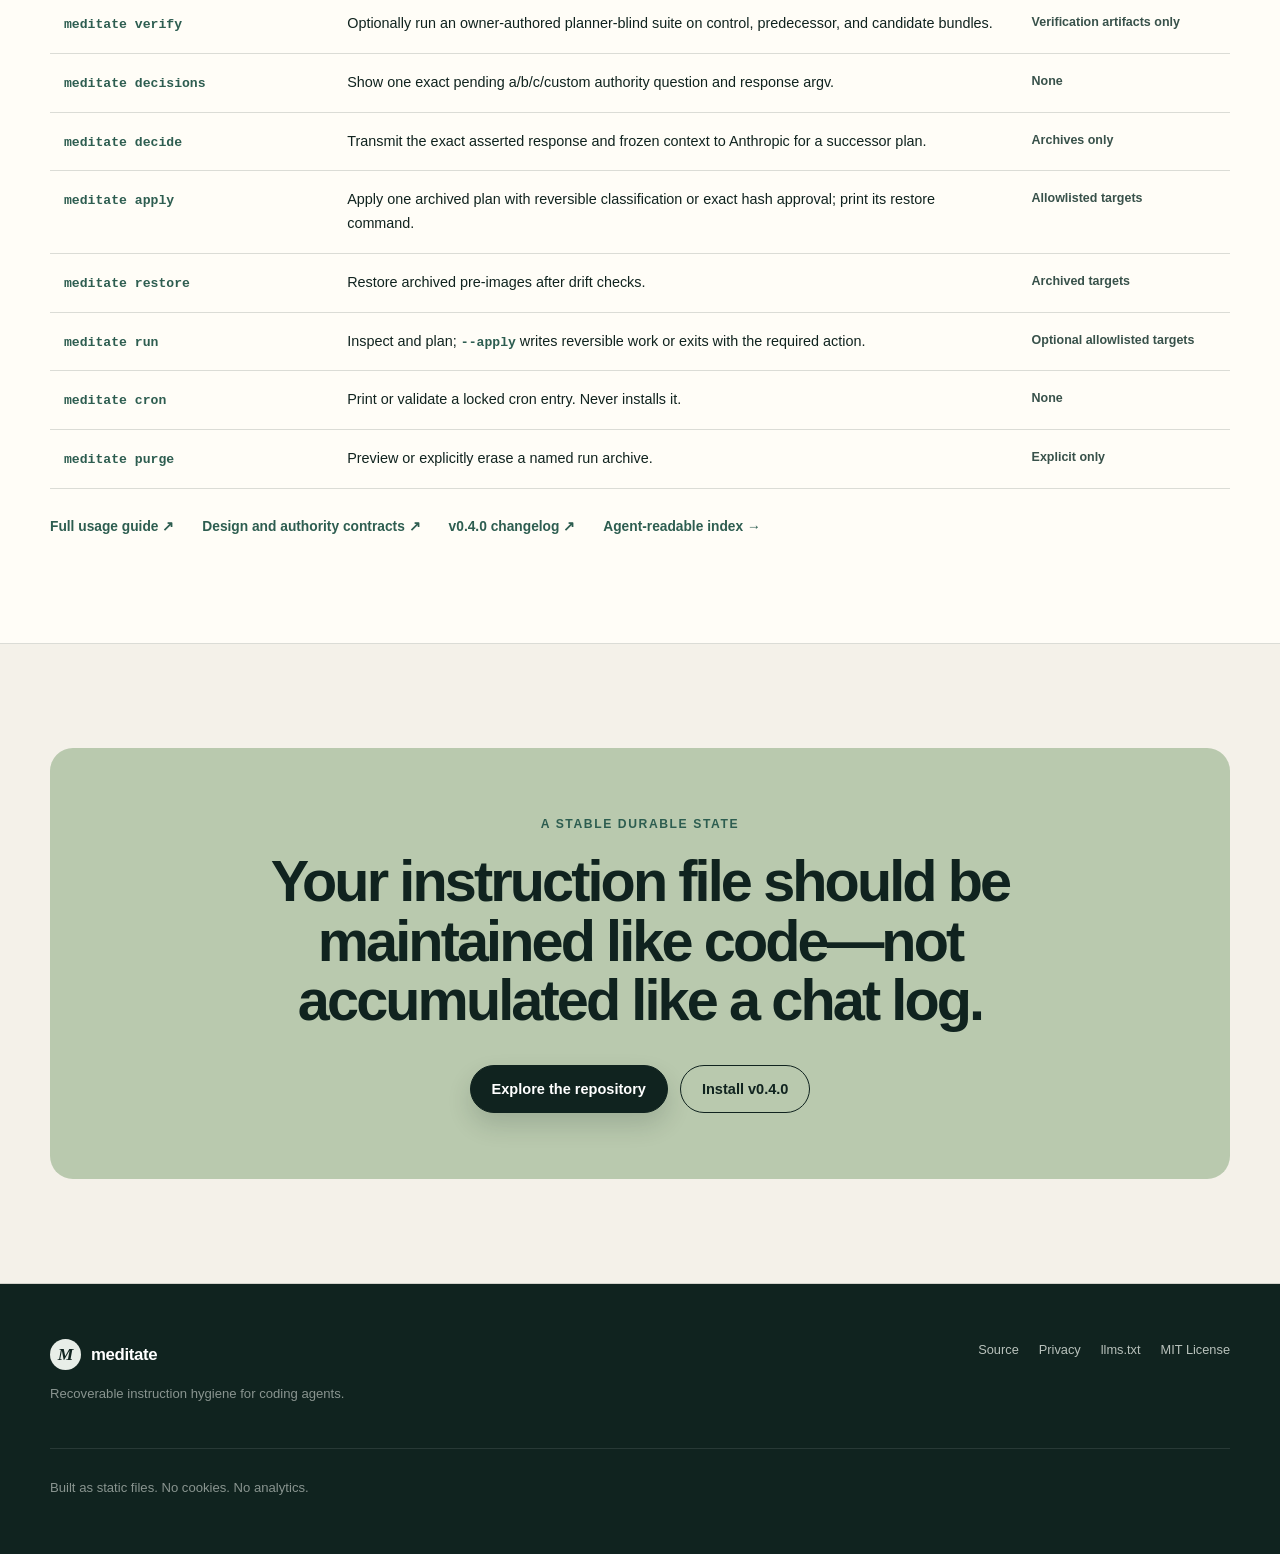
==== commit 5efd7bc5: "feat: apply reversible directive repairs" ====
--- a/docs/index.html
+++ b/docs/index.html
@@ -45,21 +45,21 @@
       <div class="hero-orbit orbit-two" aria-hidden="true"></div>
       <div class="shell hero-grid">
         <div class="hero-copy">
-          <p class="eyebrow"><span class="status-dot"></span> v0.3.0 alpha · Semantic Analyst · Recoverable compilation</p>
+          <p class="eyebrow"><span class="status-dot"></span> v0.4.0 alpha · Semantic Analyst · Reversible execution</p>
           <h1>Rewrite the rule.<br><em>Not another exception.</em></h1>
           <p class="hero-lede"><strong>Authority before confidence.</strong> A fluent rewrite has no
             authority of its own; current instructions, explicit corrections, scope, and handoff
             boundaries come first.</p>
           <p class="hero-lede">
-            Meditate is building toward a behavioral-contract compiler and policy router for the
-            directives Claude Code and Codex load. Version 0.3 establishes two separate production
-            boundaries: evidence-grounded semantic nomination, then bounded directive compilation
-            over only locally admitted candidates. It reviews current prose with temporal
+            Meditate is a behavioral-contract compiler and policy router for the directives Claude
+            Code and Codex load. Version 0.4 joins evidence-grounded semantic nomination and bounded
+            directive compilation to archive-first reversible execution. It reviews current prose with temporal
             interactions and Kindex—an optional local persistent knowledge graph exposed through
             <code>kin</code>—for contradiction, supersession,
             under/over-specification, wrong scope, enforcement candidates, and missing rules.
-            Missing rules remain report-only. A well-formed file is a byte-identical no-op.
-            Changed plans must survive a planner-blind owner suite before any target write.
+            Evidence-grounded missing rules can become reversible introductions. A well-formed file
+            is a byte-identical no-op. Safe plans apply after exact archive/hash/drift checks and
+            print their restore command; consequential plans require exact attended approval.
           </p>
           <div class="hero-actions">
             <a class="button button-primary" href="#start">Get started</a>
@@ -68,7 +68,7 @@
           <div class="hero-facts" aria-label="Project facts">
             <span>MIT licensed</span>
             <span>Dry-run by default</span>
-            <span>Missing rules report-only</span>
+            <span>Reversible missing rules</span>
             <span>No product telemetry</span>
           </div>
         </div>
@@ -86,11 +86,13 @@
     --model claude-sonnet-4-6 \
     --max-output-tokens 8192
 
-<span class="output">65 directives inspected</span>
-<span class="output">0 semantic nominations · stable_noop</span>
-<span class="output">1 Analyst call · 0 Drafter calls</span>
-<span class="output">exact repeat: cache hit · 0 model calls</span>
-<span class="safe">0 target files changed</span></code></pre>
+<span class="output">1 missing rule admitted · reversible_resolution_ready</span>
+<span class="output">1 target proposed · exact pre-image archived</span>
+
+<span class="comment"># Safe work changes the file; rollback stays explicit</span>
+<span class="prompt">$</span> meditate apply RUN_ID --reversible
+<span class="safe">1 target changed atomically</span>
+<span class="output">restore: meditate restore RUN_ID</span></code></pre>
         </div>
       </div>
     </section>
@@ -136,7 +138,7 @@
           <p>
             This exact-duplicate example shows the typed output shape. It does not prove that
             a boundary example is executable or that an arbitrary rewrite preserves behavior.
-            The owner-authored consumer-agent suite remains the oracle for changed plans.
+            An optional owner-authored consumer-agent suite adds bounded behavioral evidence.
           </p>
         </div>
       </div>
@@ -293,8 +295,8 @@
         <div class="boundary-note">
           <p class="boundary-title">The fixed point is stability, not shrinkage</p>
           <p>
-            Analyst prompt v4 (SHA-256 <code>254f2afb...</code>)/parser v5 and Drafter
-            prompt v16 (SHA-256 <code>5f386309...</code>)/parser v32 optimize defect
+            Analyst prompt v5 (SHA-256 <code>307102f5...</code>)/parser v6 and Drafter
+            prompt v17 (SHA-256 <code>f6ad4ef5...</code>)/parser v33 optimize defect
             resolution in this order: correctness, checkability, scope precision, then concision.
             Byte counts are telemetry, never the
             objective. A justified rationale may make a directive larger. Removing a directive
@@ -313,6 +315,15 @@
             the well-formed fixture do not drift (the first analysis is cached and exact repeats
             use no provider call), and every confirmed cluster in a multi-defect
             fixture must resolve in one successful plan.
+          </p>
+          <p>
+            Every directive Meditate introduces or materially rewrites carries one meaningful
+            RFC 2119 operator—<code>MUST</code>, <code>MUST NOT</code>, <code>SHOULD</code>,
+            <code>SHOULD NOT</code>, or <code>MAY</code>—plus a reason and scope.
+            <code>ALWAYS</code> compiles to <code>MUST</code>, <code>NEVER</code> to
+            <code>MUST NOT</code>, and ambiguous <code>MAY NOT</code> is excluded. Valid legacy
+            prose is not churned merely to add a keyword; missing force is an underspecification
+            only when it changes the behavioral decision boundary.
           </p>
         </div>
 
@@ -335,19 +346,20 @@
             Same-heading existing-rule nominations may enter the bounded Drafter packet.
             Local code inherits each admitted semantic candidate's complete evidence set and
             rejects unrelated model-supplied IDs. A single-source semantic observation without
-            external evidence is report-only. Cross-scope findings remain report-only. Missing-rule drafts have
-            <code>write_authority=none</code>, never enter target bytes, cannot apply, and require
-            later explicit promotion plus owner-authored qualification. The Drafter returns only
-            an exact allowlisted nomination ID; local code inherits its immutable evidence set.
-            Version 0.3 has no promotion command. With Kindex enabled and
+            external evidence is report-only. Cross-scope findings remain report-only. Missing-rule
+            drafts backed by explicit durability, active Kindex authority, or repeated independent
+            correction groups receive <code>write_authority=reversible</code>, enter only an exact
+            configured target, and archive the exact pre-image before write. The Drafter returns
+            only an exact allowlisted nomination ID; local code inherits its immutable evidence set.
+            With Kindex enabled and
             installed, every configured search and requested node read is required; failure is
             <code>kindex_required_failed</code>.
           </p>
           <p>
-            Promotion thresholds are explicit. A one-source existing-rule observation remains
+            Admission thresholds are explicit. A one-source existing-rule observation remains
             report-only until external evidence or corroborating current sources exist. A missing
-            rule requires explicit operator promotion plus an owner-authored probe/counter-probe
-            suite. An escalation requires deliberate enforcement installation plus qualification
+            rule must cross the durable-evidence threshold before reversible introduction. An
+            escalation requires deliberate enforcement installation plus qualification
             against that consumer's actual interception limits.
           </p>
           <p>
@@ -372,14 +384,15 @@
         <div class="boundary-note">
           <p class="boundary-title">Structural validation is not behavioral qualification</p>
           <p>
-            A changed plan starts with <code>semantic_verification: required</code>.
-            <code>meditate verify</code> runs an owner-authored suite that the planner never sees,
+            A changed plan starts with <code>semantic_verification: optional</code>.
+            <code>meditate verify</code> can run an owner-authored suite that the planner never sees,
             presents the consumer only neutral scenarios and opaque case references, scores its
             free-form ordered plans with private local literal detectors, binds verifier prompt,
             schema, model, runner, target, and response hashes into an immutable receipt, and
             requires coverage for every changed source directive. The candidate must pass every
             case on every repeat, never regress below its predecessor on a case, and outperform
-            each designated control. Predecessor misses remain visible as baseline gaps; candidate
+            each designated control. A failed receipt blocks apply; an absent suite does not strand
+            a locally admitted, fully recoverable edit. Predecessor misses remain visible as baseline gaps; candidate
             repairs remain visible as improvements. Codex runs in a fresh private
             <code>CODEX_HOME</code>. Verifier protocol v3 uses alphanumeric detector boundaries
             and clause-local negation filtering, so <code>npm test</code> cannot match inside
@@ -391,6 +404,21 @@
             A no-change plan records <code>semantic_verification: not_applicable</code>; a fresh
             snapshot may still use one read-only Analyst call. Exact validated repeats use its
             content-addressed cache and make zero provider calls.
+          </p>
+        </div>
+
+        <div class="boundary-note">
+          <p class="boundary-title">v0.4.0 live receipts: real changes, exact rollback</p>
+          <p>
+            Disposable <code>claude-sonnet-4-6</code> run
+            <code>20260819T223808Z-edab9da1</code> replaced one contradictory directive,
+            applied it atomically, printed its restore command, and restored exact pre-image
+            SHA-256 <code>44121c12...</code>. Run <code>20260819T223852Z-cb1dedc1</code>
+            introduced a missing absolute-path reporting <code>MUST</code> directive from two
+            independent durable history records, applied it, and restored exact pre-image
+            SHA-256 <code>5f6843e8...</code>. Both recorded
+            <code>semantic_qualification.status=not_run</code>: they prove reversible execution
+            and byte recovery, not downstream behavioral equivalence.
           </p>
         </div>
 
@@ -564,7 +592,7 @@
           <p class="eyebrow">Get started</p>
           <h2>Inspect first. Verify behavior before a changed apply.</h2>
           <p class="start-copy">
-            The canonical v0.3.0 public artifact is the versioned wheel attached to its GitHub
+            The canonical v0.4.0 public artifact is the versioned wheel attached to its GitHub
             Release. PyPI publication is not claimed, and CI does not publish. Contributors can
             still clone the repository for an editable install.
           </p>
@@ -575,7 +603,7 @@
             <button class="copy-button" type="button" data-copy-target="install-code">Copy</button>
           </div>
           <pre id="install-code"><code>python3 -m venv .venv
-.venv/bin/pip install https://github.com/jmcentire/meditate/releases/download/v0.3.0/meditate_agent-0.3.0-py3-none-any.whl
+.venv/bin/pip install https://github.com/jmcentire/meditate/releases/download/v0.4.0/meditate_agent-0.4.0-py3-none-any.whl
 .venv/bin/meditate init
 .venv/bin/meditate inspect</code></pre>
         </div>
@@ -595,12 +623,12 @@
               <tr><td><code>meditate init</code></td><td>Write a commented TOML configuration.</td><td>Config only</td></tr>
               <tr><td><code>meditate inspect</code></td><td>Inventory targets and evidence locally. No model call.</td><td>None</td></tr>
               <tr><td><code>meditate plan</code></td><td>Create and validate a bounded proposal and report.</td><td>Archives only</td></tr>
-              <tr><td><code>meditate verify</code></td><td>Run an owner-authored planner-blind suite on control, predecessor, and candidate bundles.</td><td>Verification artifacts only</td></tr>
+              <tr><td><code>meditate verify</code></td><td>Optionally run an owner-authored planner-blind suite on control, predecessor, and candidate bundles.</td><td>Verification artifacts only</td></tr>
               <tr><td><code>meditate decisions</code></td><td>Show one exact pending a/b/c/custom authority question and response argv.</td><td>None</td></tr>
               <tr><td><code>meditate decide</code></td><td>Transmit the exact asserted response and frozen context to Anthropic for a successor plan.</td><td>Archives only</td></tr>
-              <tr><td><code>meditate apply</code></td><td>Apply one archived plan with exact hash approval.</td><td>Allowlisted targets</td></tr>
+              <tr><td><code>meditate apply</code></td><td>Apply one archived plan with reversible classification or exact hash approval; print its restore command.</td><td>Allowlisted targets</td></tr>
               <tr><td><code>meditate restore</code></td><td>Restore archived pre-images after drift checks.</td><td>Archived targets</td></tr>
-              <tr><td><code>meditate run</code></td><td>Inspect and plan for cron; unattended mutation is semantically gated off.</td><td>None</td></tr>
+              <tr><td><code>meditate run</code></td><td>Inspect and plan; <code>--apply</code> writes reversible work or exits with the required action.</td><td>Optional allowlisted targets</td></tr>
               <tr><td><code>meditate cron</code></td><td>Print or validate a locked cron entry. Never installs it.</td><td>None</td></tr>
               <tr><td><code>meditate purge</code></td><td>Preview or explicitly erase a named run archive.</td><td>Explicit only</td></tr>
             </tbody>
@@ -609,7 +637,7 @@
         <div class="reference-links">
           <a href="https://github.com/jmcentire/meditate/blob/main/README.md">Full usage guide <span aria-hidden="true">↗</span></a>
           <a href="https://github.com/jmcentire/meditate/blob/main/docs/design-brief.md">Design and authority contracts <span aria-hidden="true">↗</span></a>
-          <a href="https://github.com/jmcentire/meditate/blob/main/CHANGELOG.md">v0.3.0 changelog <span aria-hidden="true">↗</span></a>
+          <a href="https://github.com/jmcentire/meditate/blob/main/CHANGELOG.md">v0.4.0 changelog <span aria-hidden="true">↗</span></a>
           <a href="llms.txt">Agent-readable index <span aria-hidden="true">→</span></a>
         </div>
       </div>
@@ -621,7 +649,7 @@
         <h2>Your instruction file should be maintained like code—not accumulated like a chat log.</h2>
         <div class="hero-actions">
           <a class="button button-primary" href="https://github.com/jmcentire/meditate">Explore the repository</a>
-          <a class="button button-secondary" href="#start">Install v0.3.0</a>
+          <a class="button button-secondary" href="#start">Install v0.4.0</a>
         </div>
       </div>
     </section>
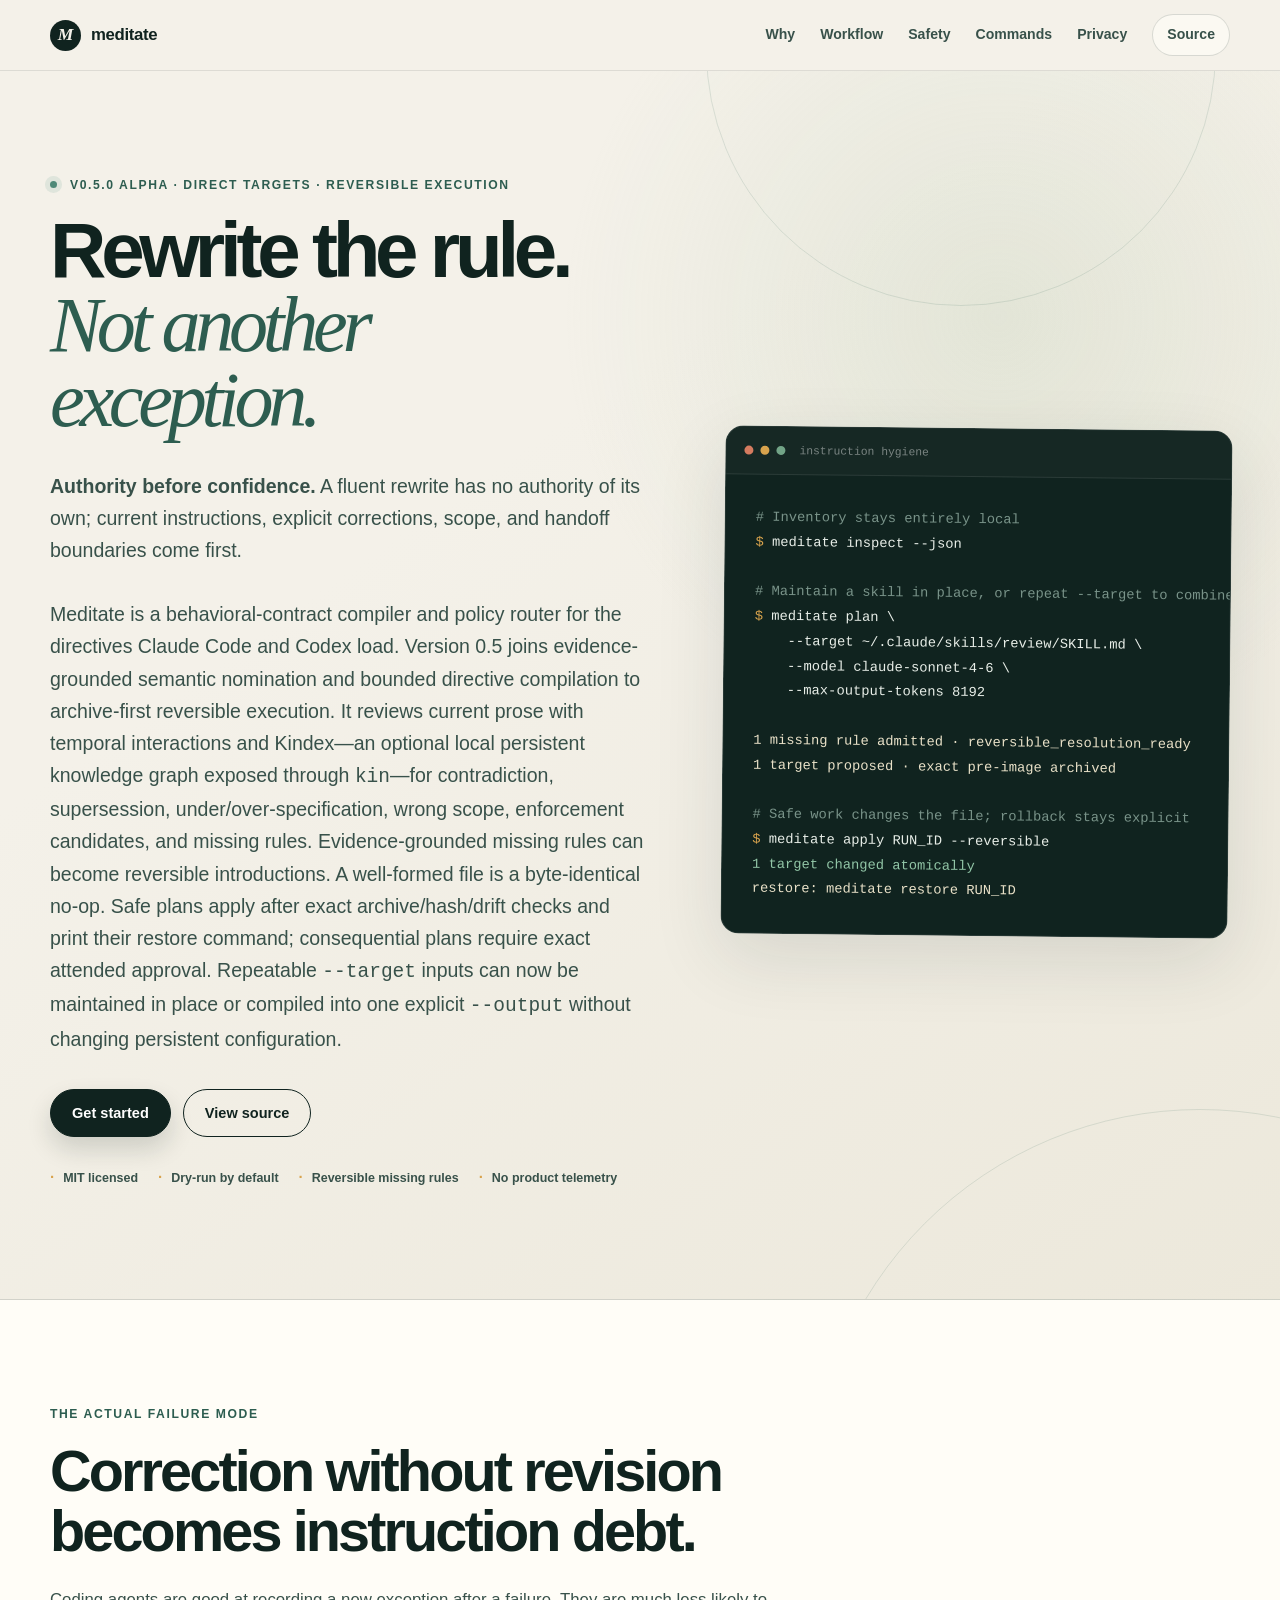
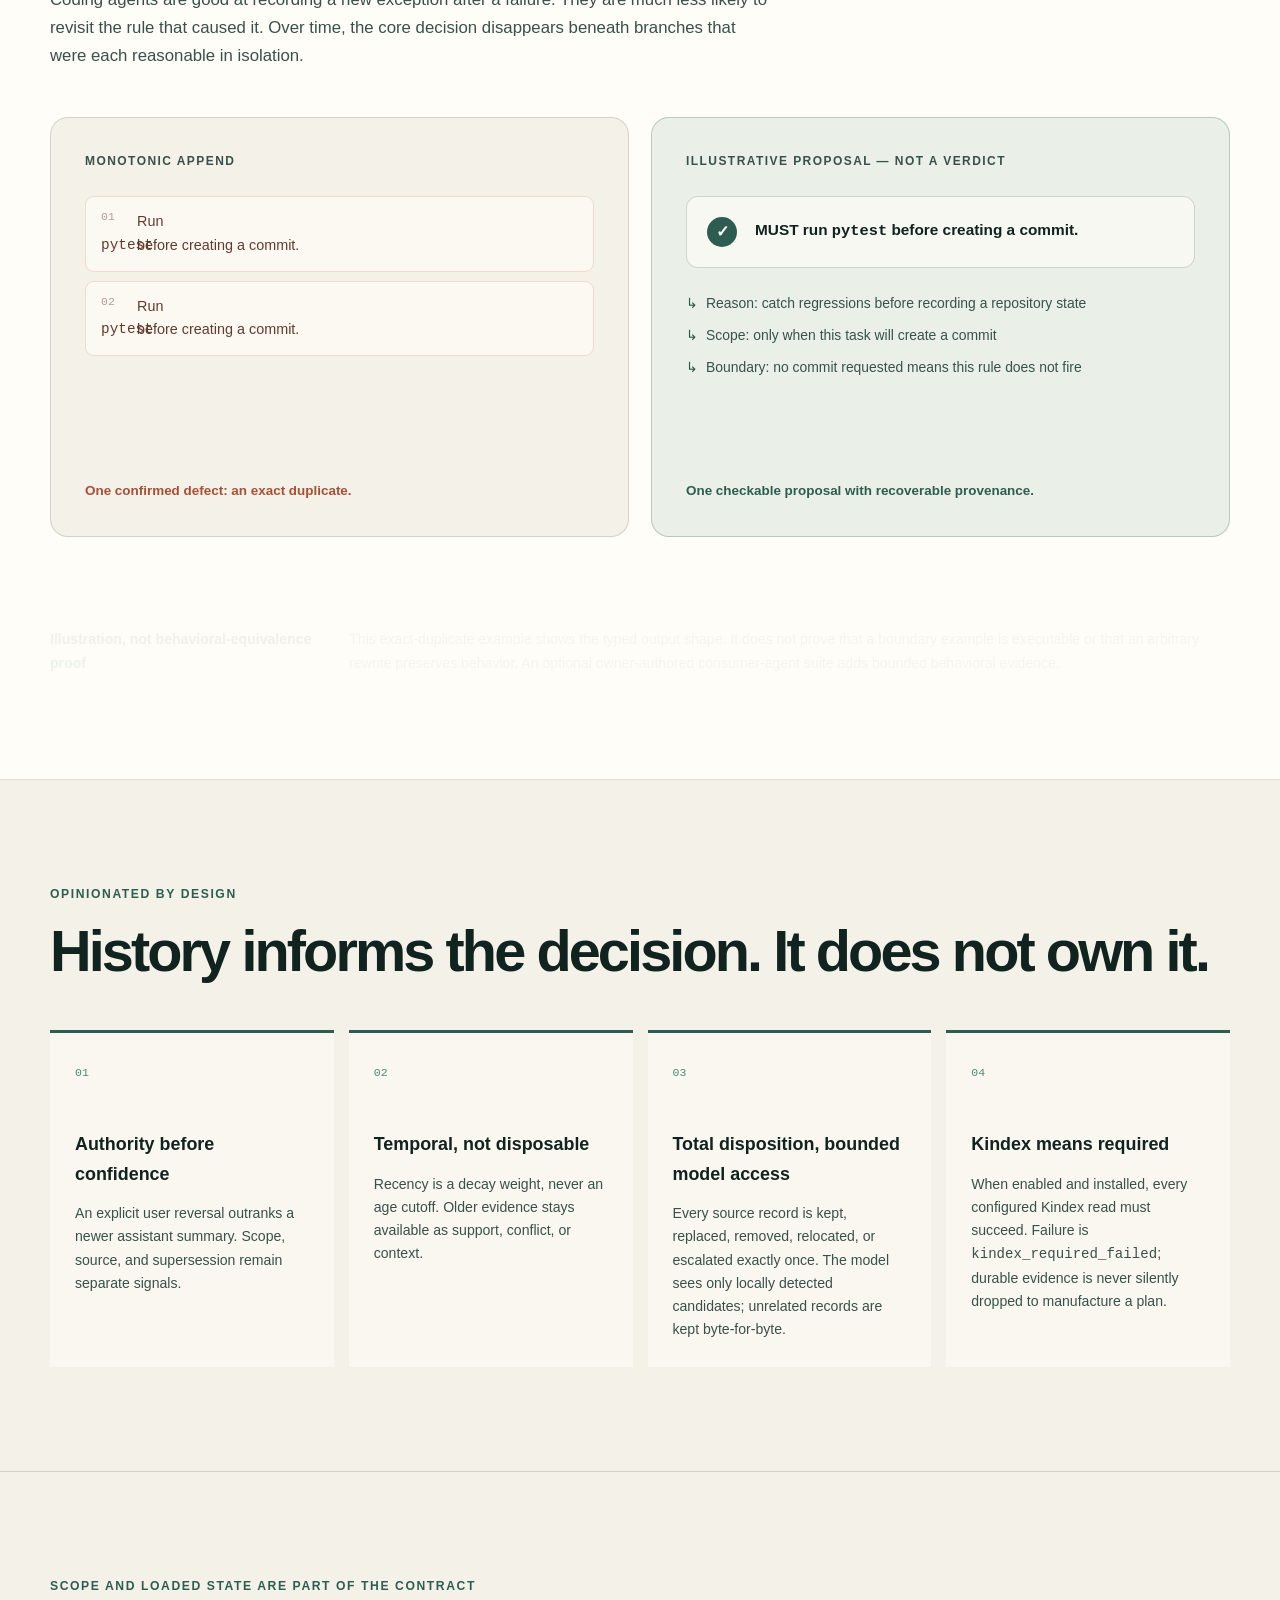
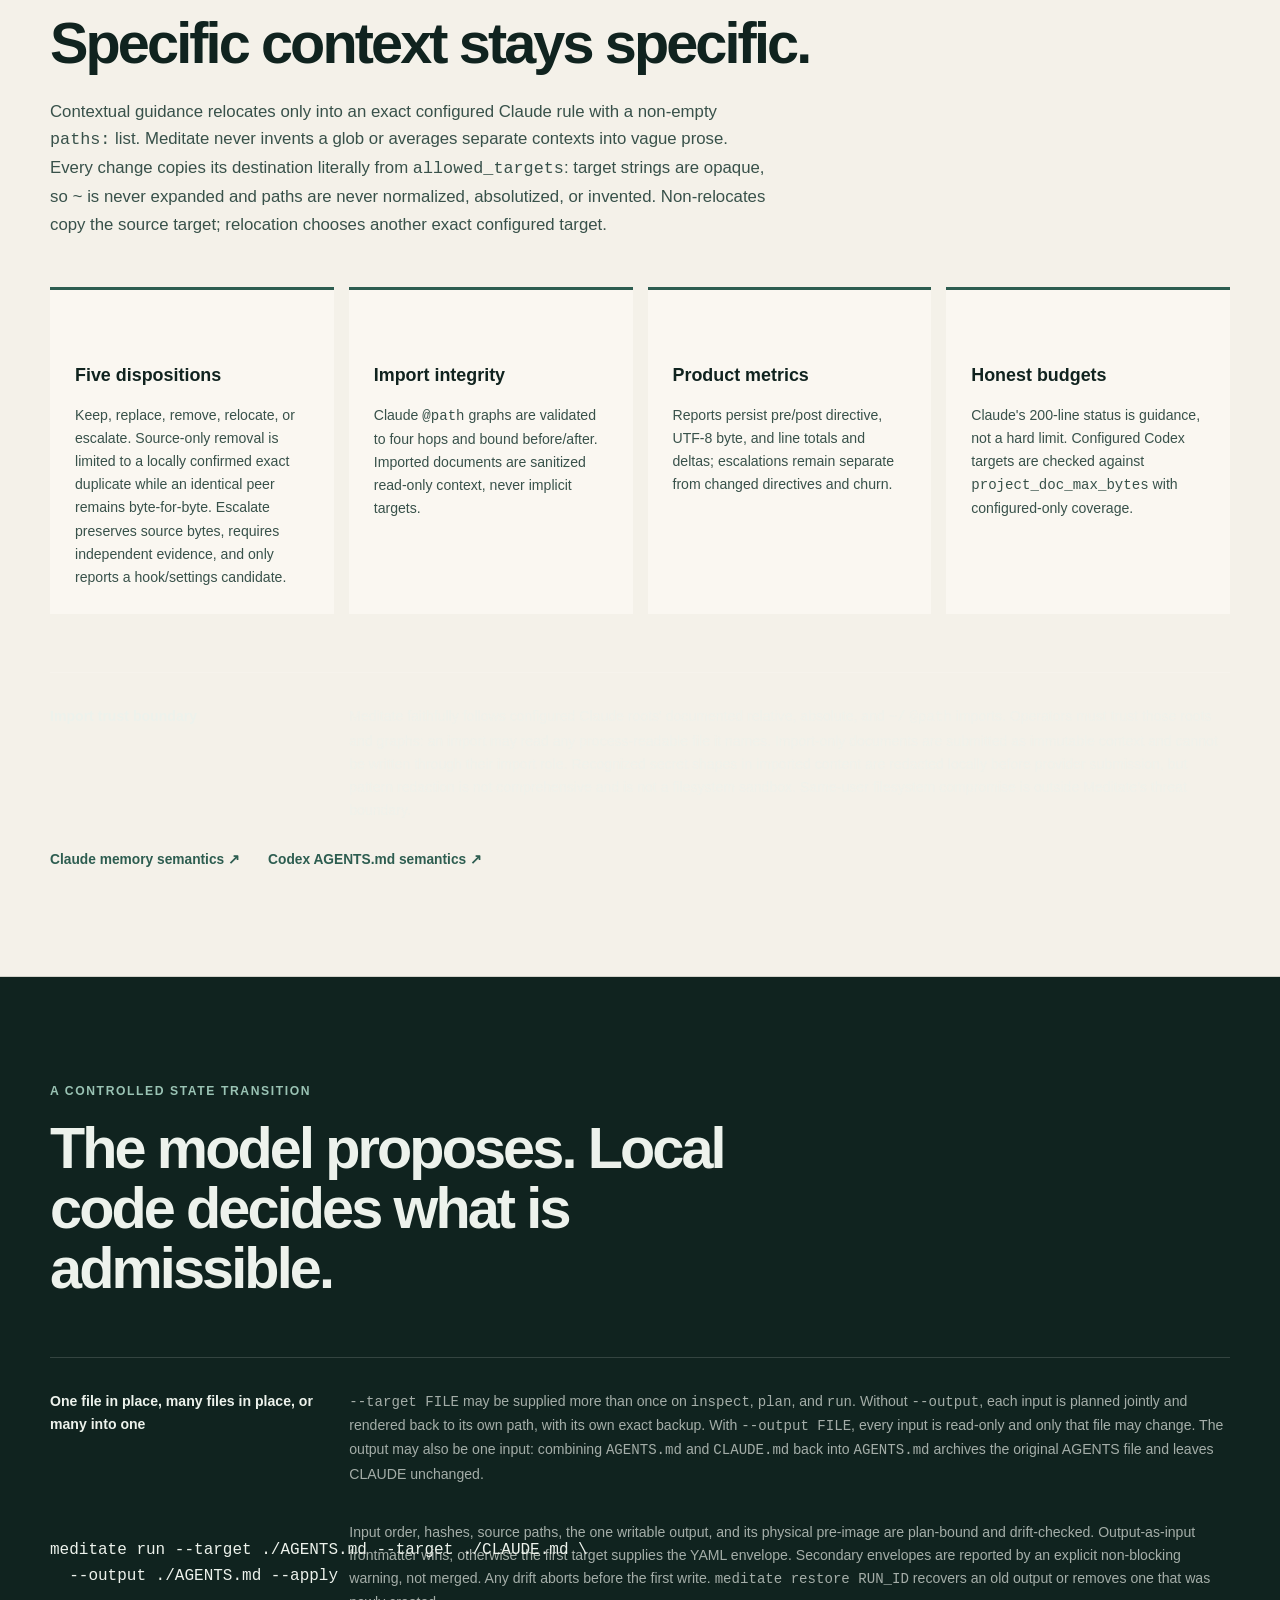
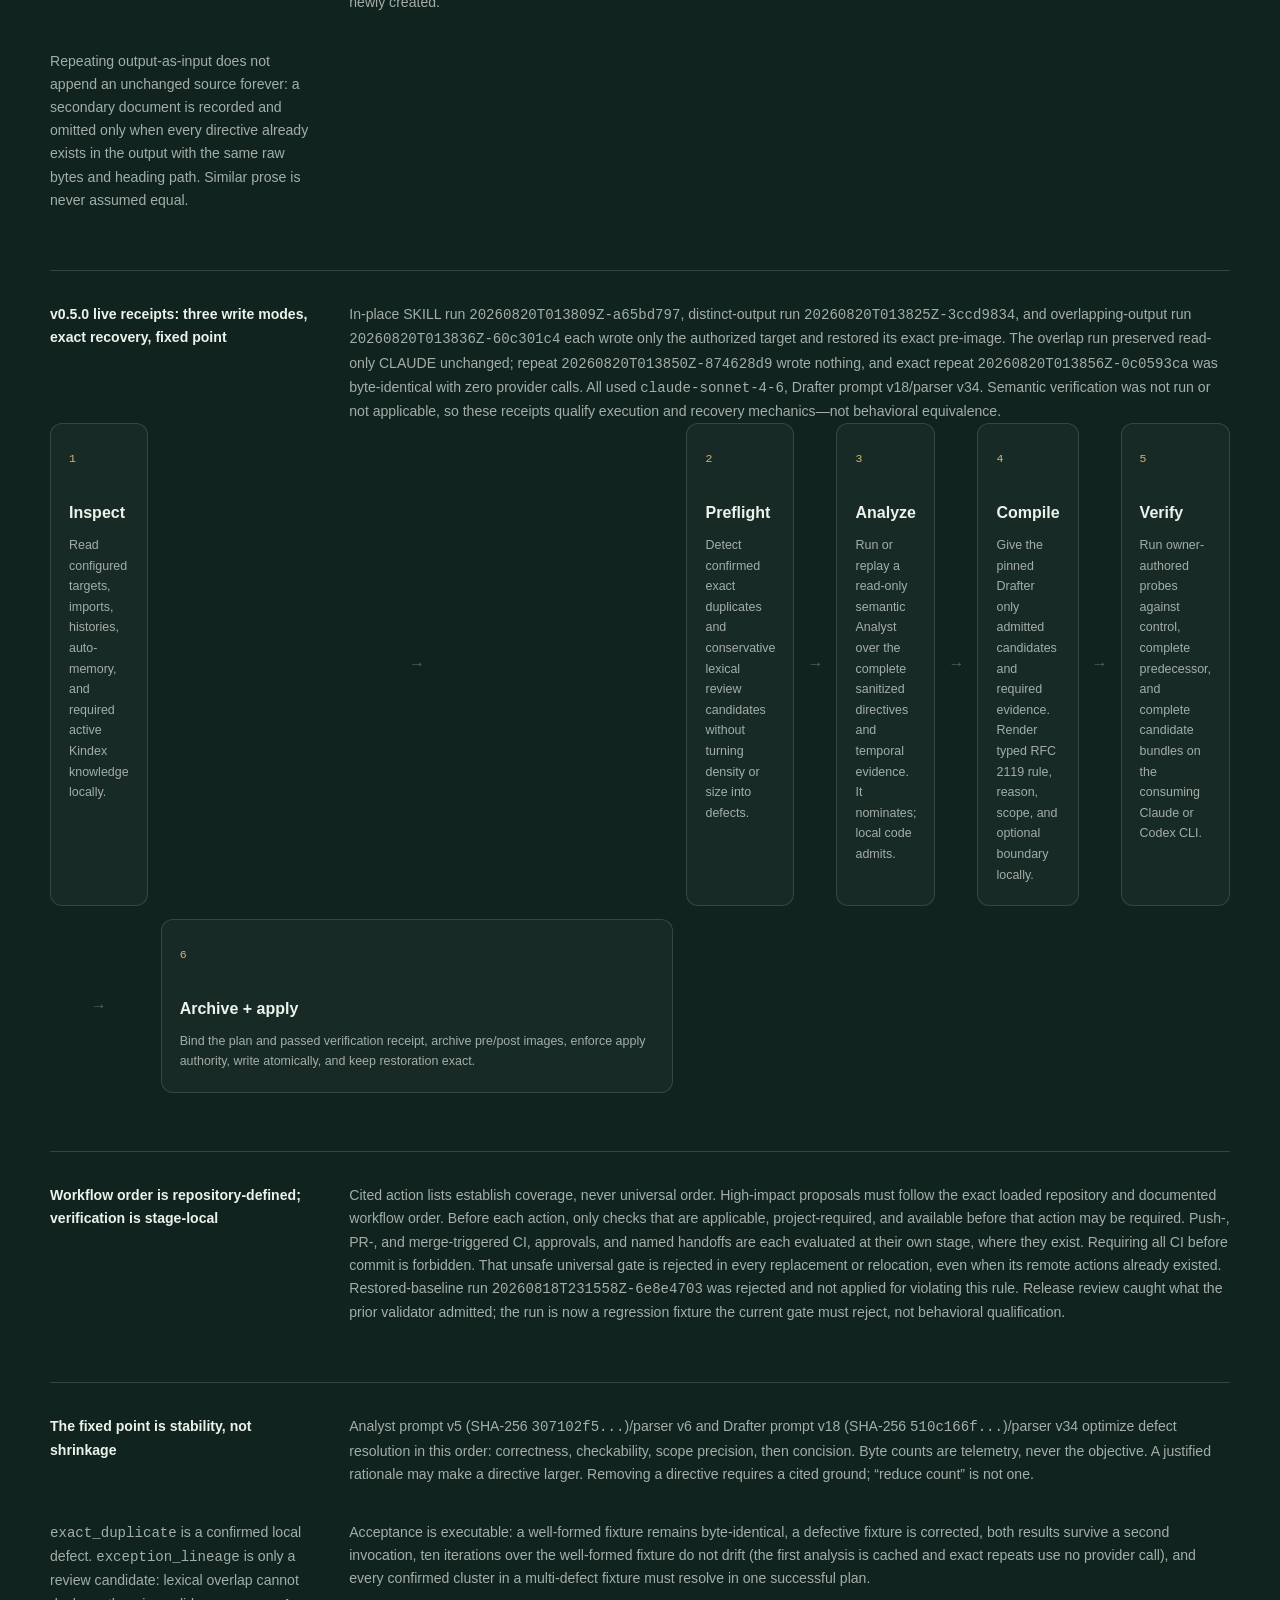
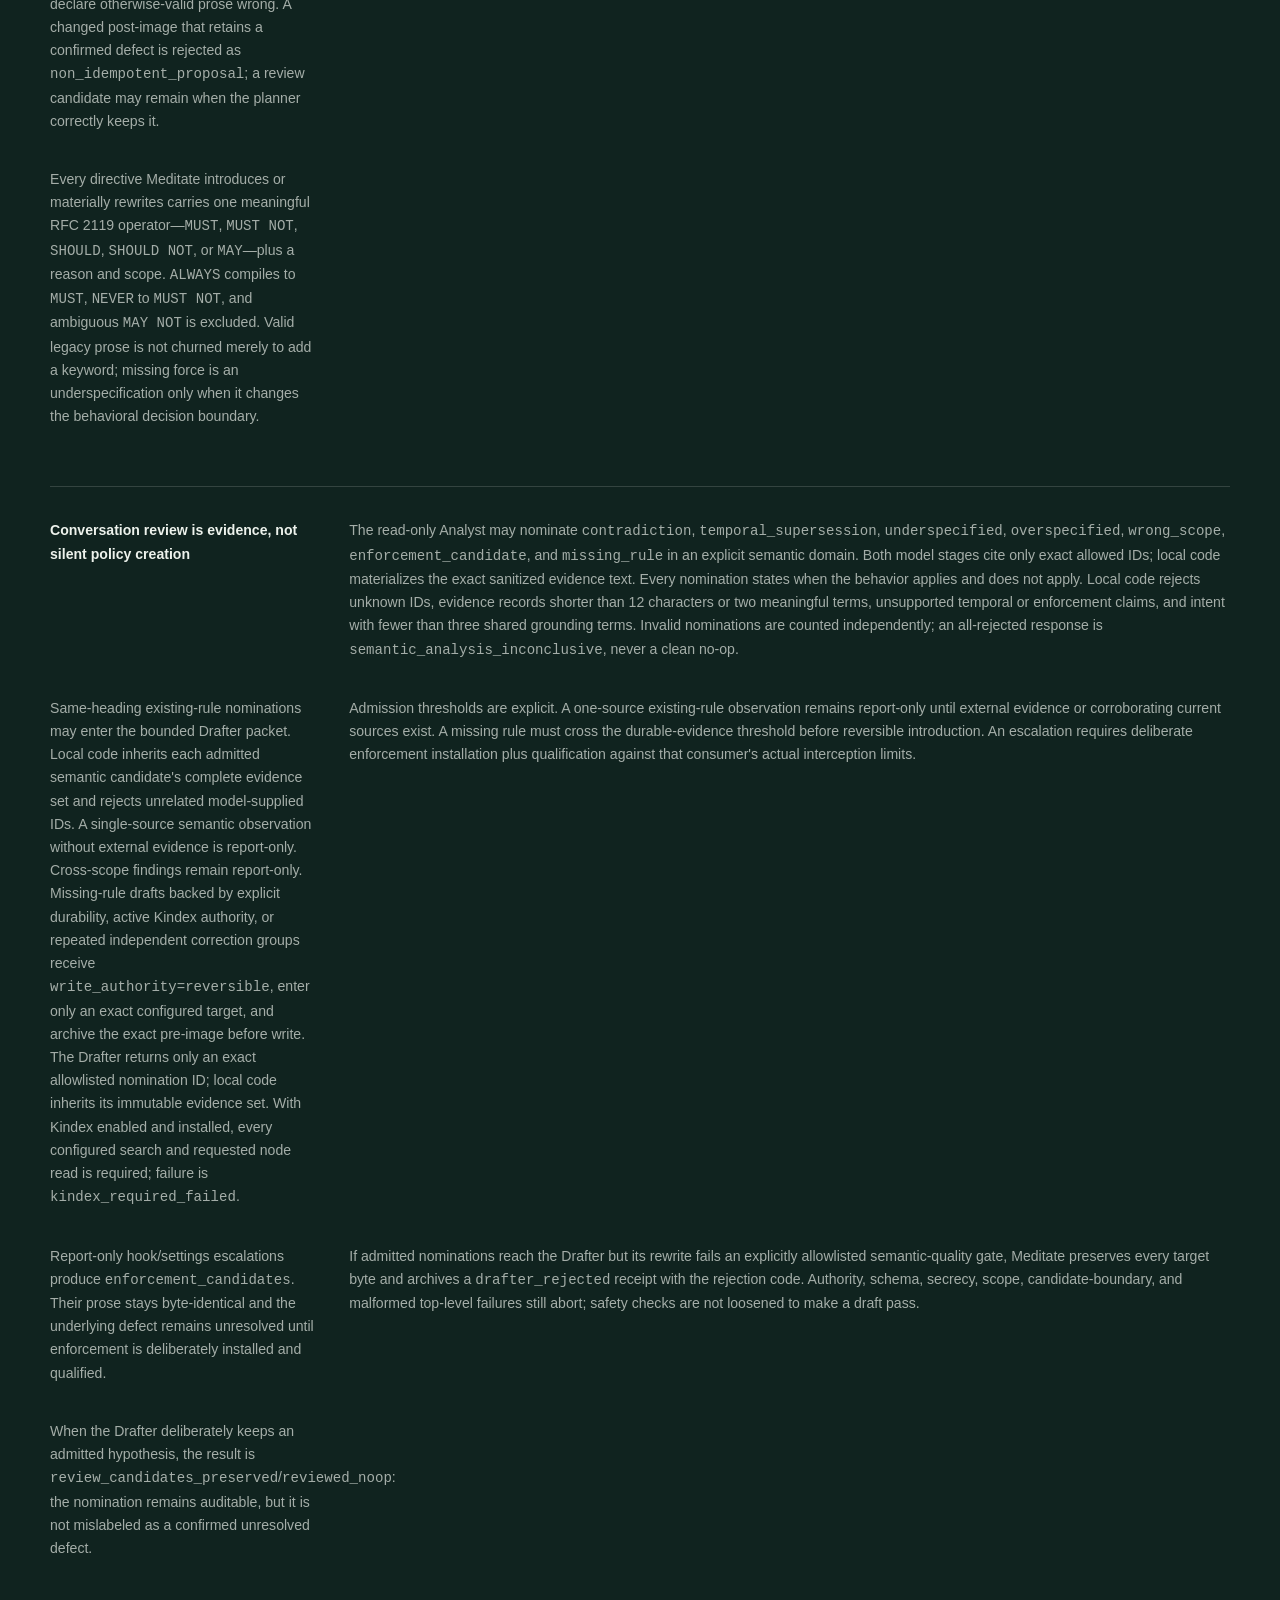
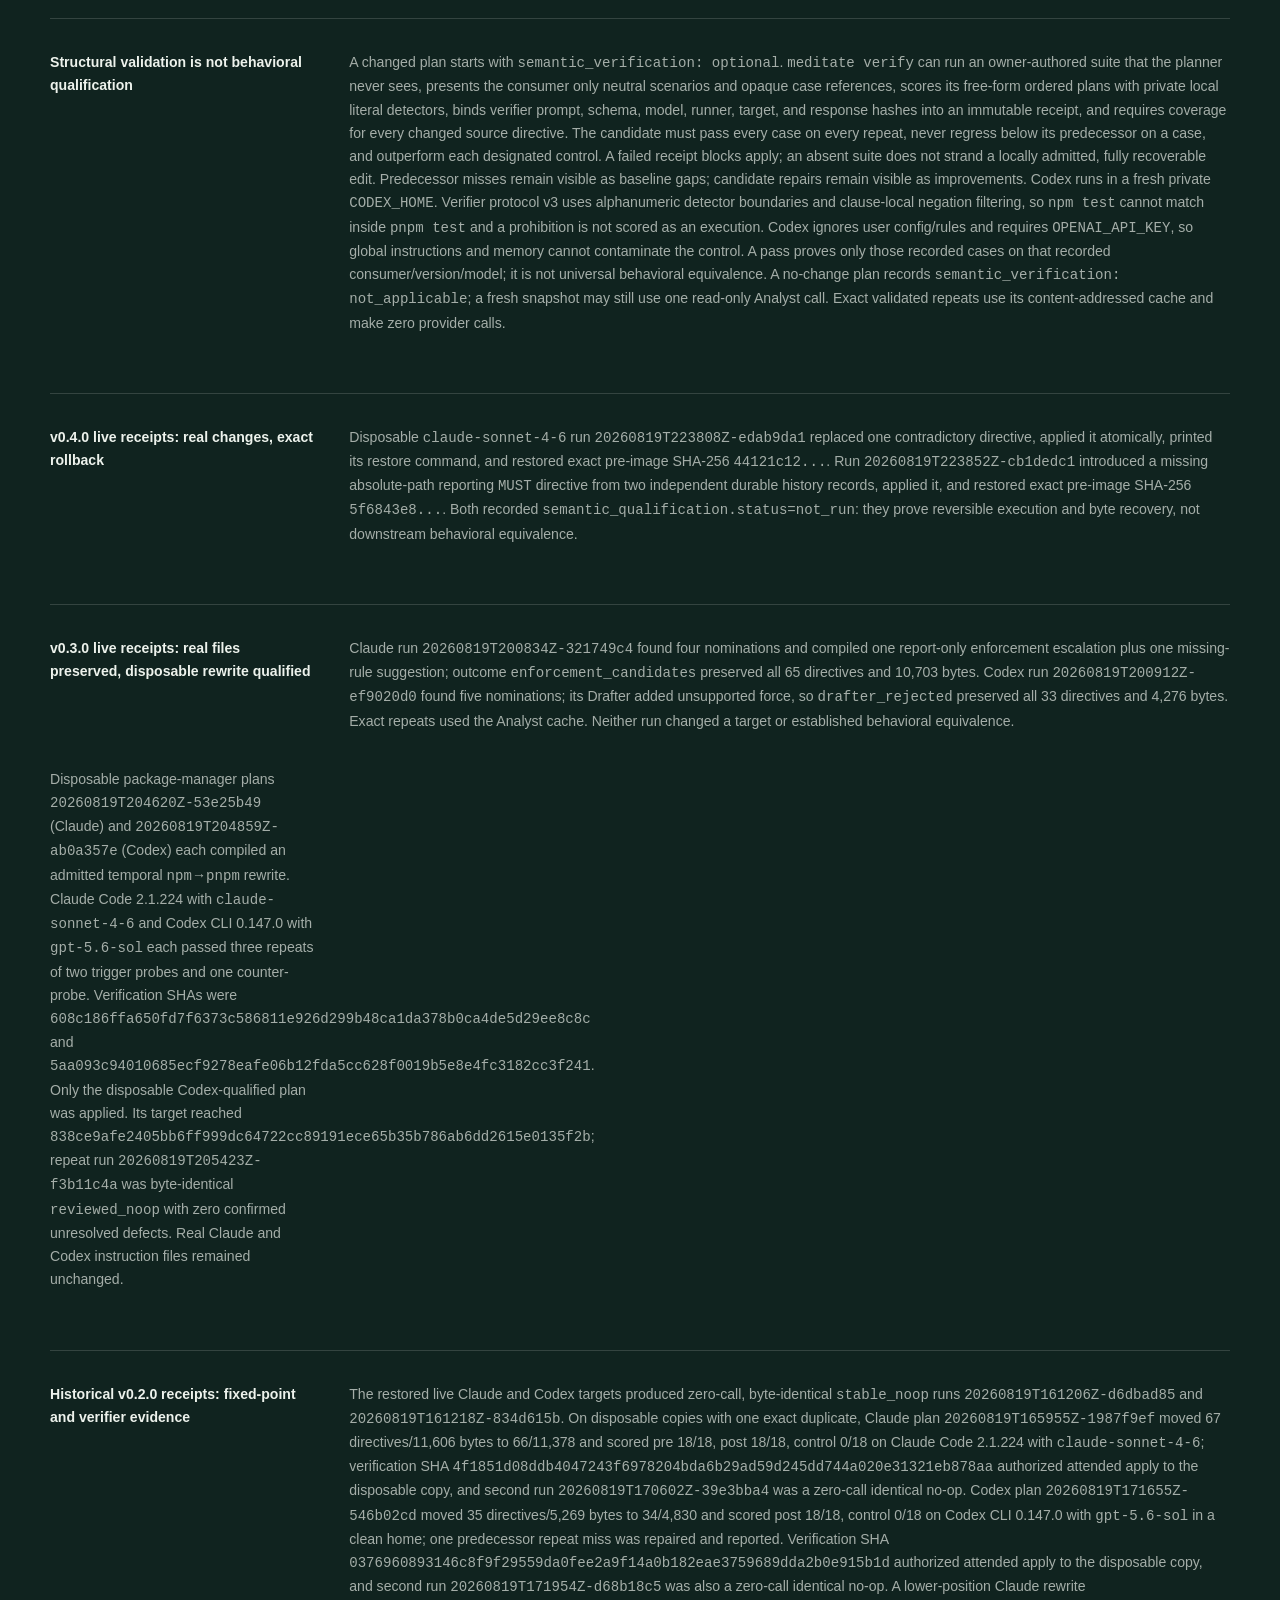
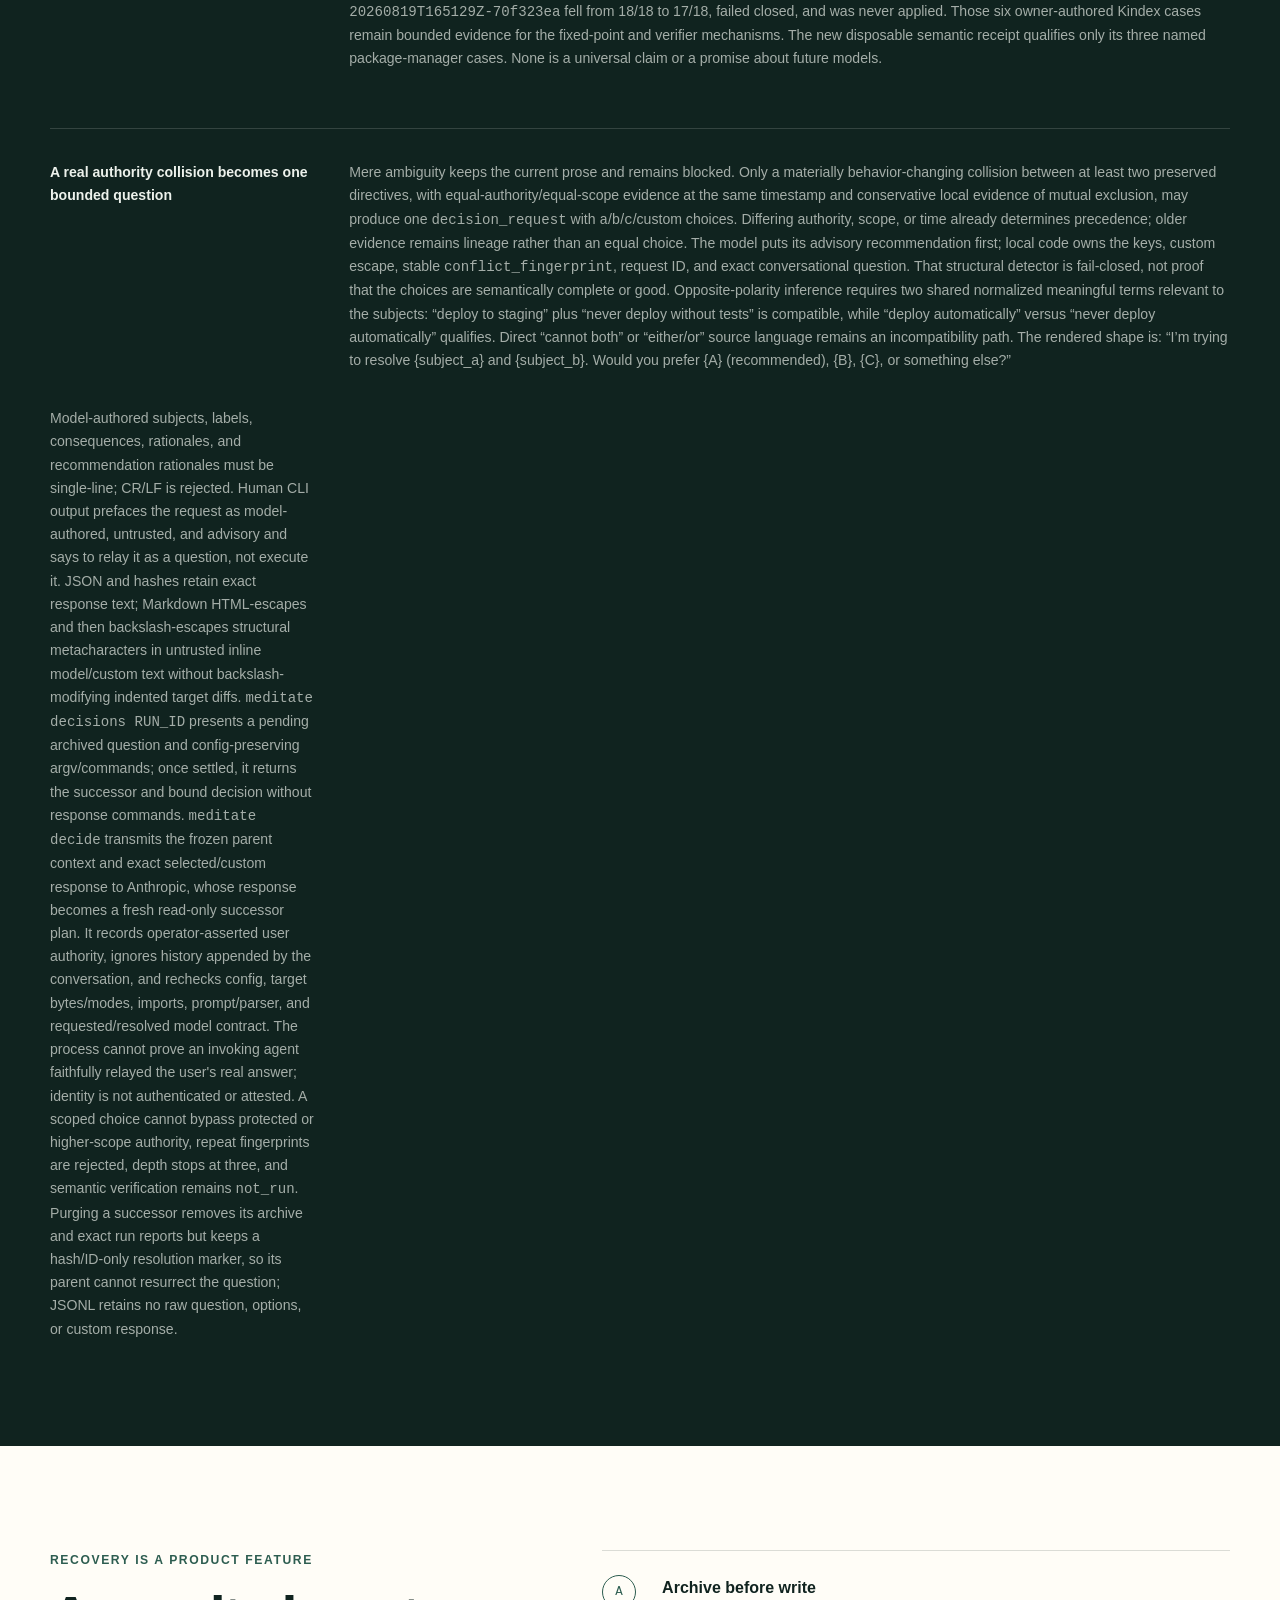
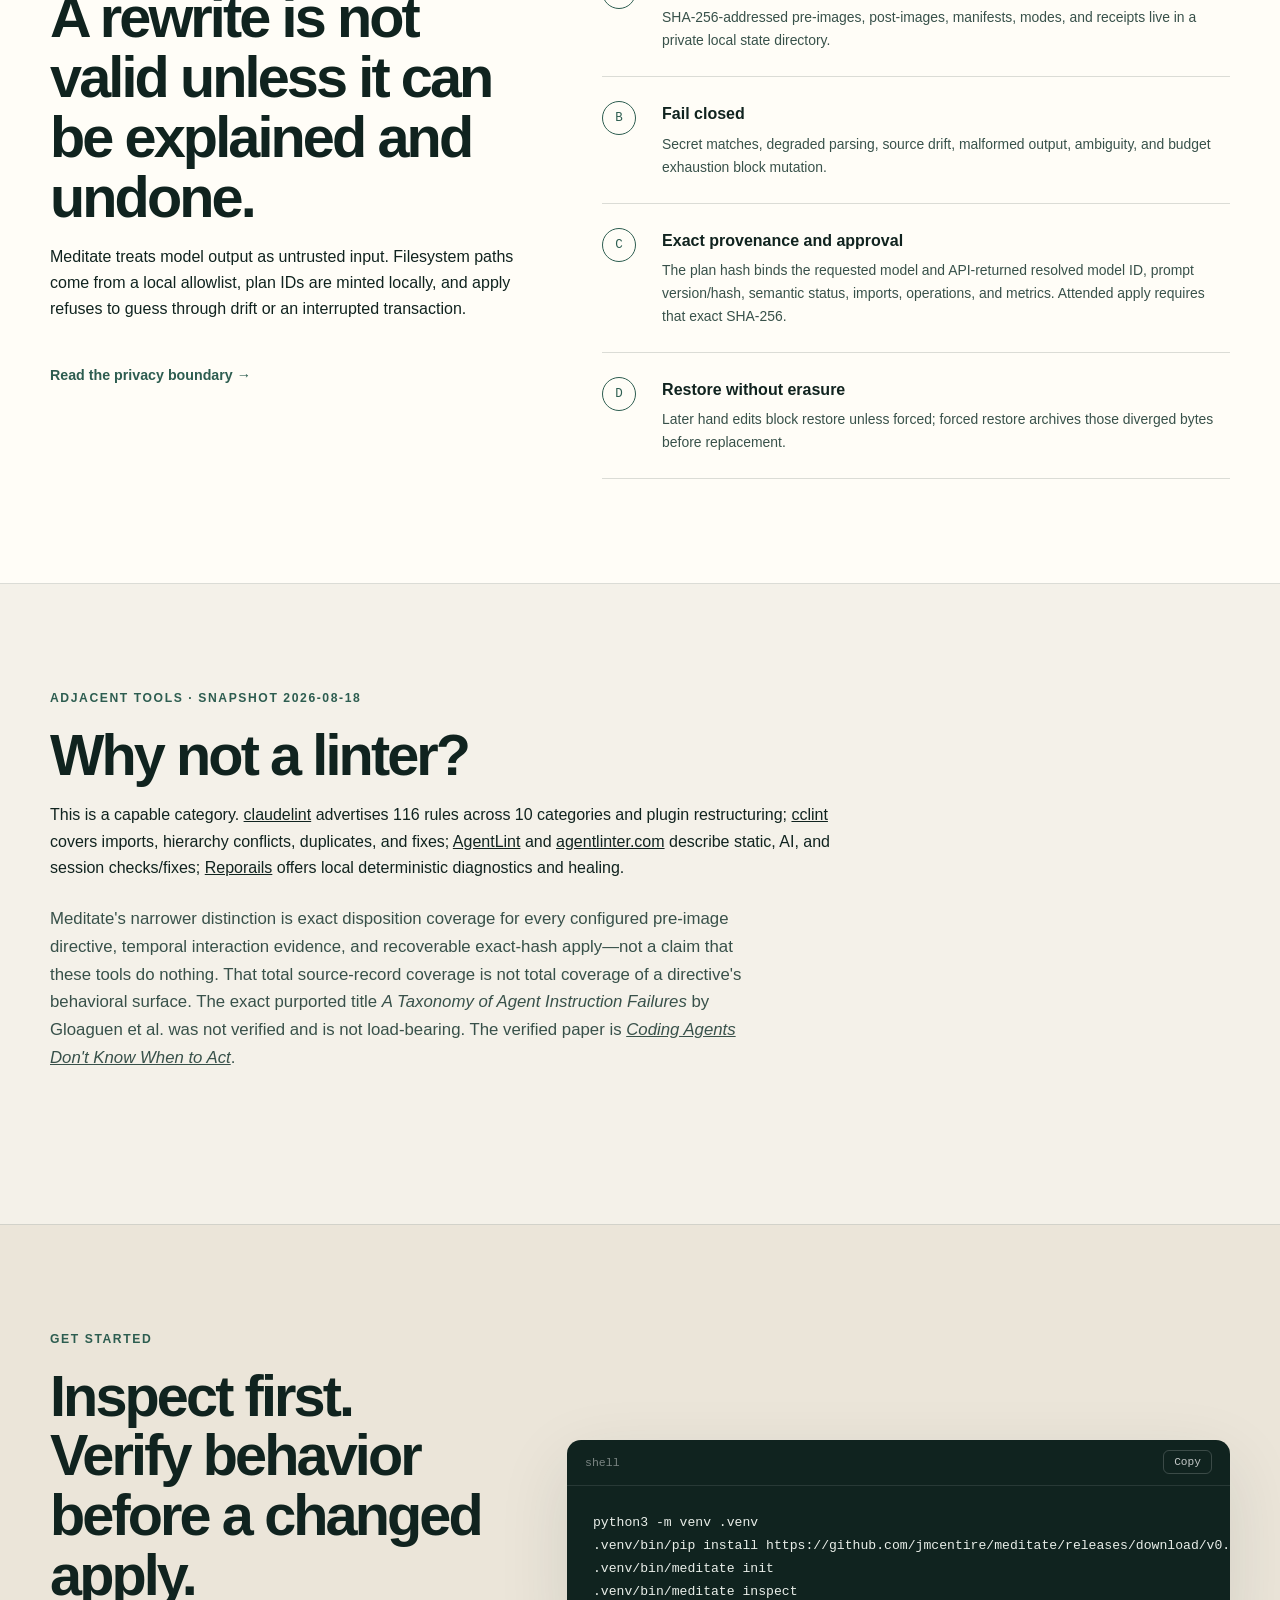
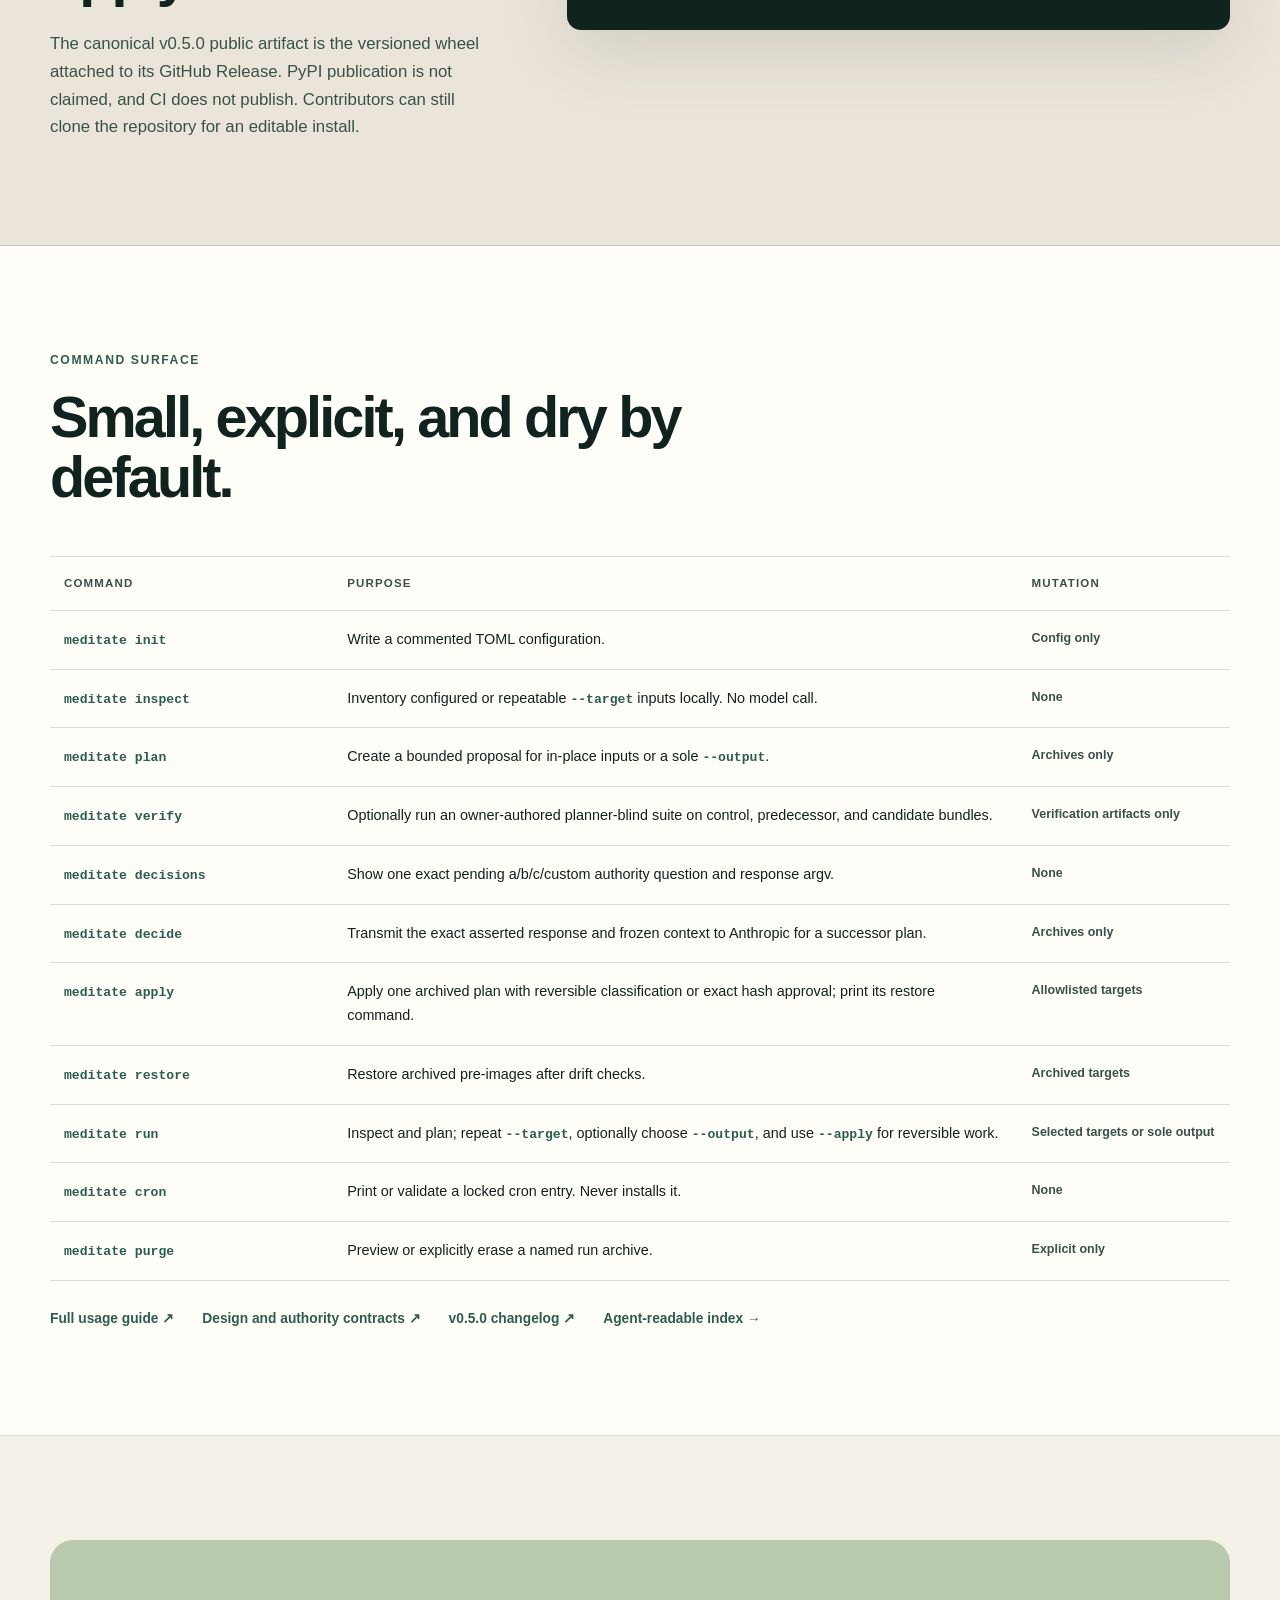
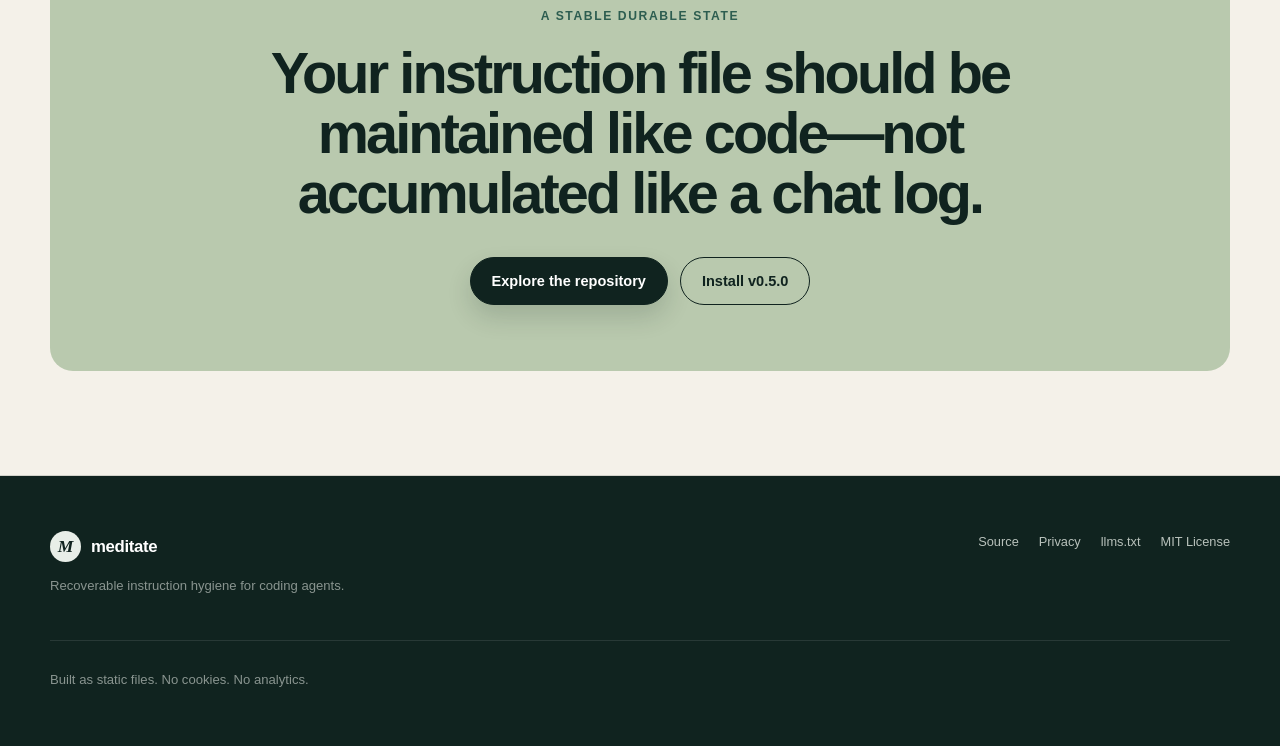
==== commit 89192be5: "feat: add direct target and output compilation" ====
--- a/docs/index.html
+++ b/docs/index.html
@@ -45,14 +45,14 @@
       <div class="hero-orbit orbit-two" aria-hidden="true"></div>
       <div class="shell hero-grid">
         <div class="hero-copy">
-          <p class="eyebrow"><span class="status-dot"></span> v0.4.0 alpha · Semantic Analyst · Reversible execution</p>
+          <p class="eyebrow"><span class="status-dot"></span> v0.5.0 alpha · Direct targets · Reversible execution</p>
           <h1>Rewrite the rule.<br><em>Not another exception.</em></h1>
           <p class="hero-lede"><strong>Authority before confidence.</strong> A fluent rewrite has no
             authority of its own; current instructions, explicit corrections, scope, and handoff
             boundaries come first.</p>
           <p class="hero-lede">
             Meditate is a behavioral-contract compiler and policy router for the directives Claude
-            Code and Codex load. Version 0.4 joins evidence-grounded semantic nomination and bounded
+            Code and Codex load. Version 0.5 joins evidence-grounded semantic nomination and bounded
             directive compilation to archive-first reversible execution. It reviews current prose with temporal
             interactions and Kindex—an optional local persistent knowledge graph exposed through
             <code>kin</code>—for contradiction, supersession,
@@ -60,6 +60,8 @@
             Evidence-grounded missing rules can become reversible introductions. A well-formed file
             is a byte-identical no-op. Safe plans apply after exact archive/hash/drift checks and
             print their restore command; consequential plans require exact attended approval.
+            Repeatable <code>--target</code> inputs can now be maintained in place or compiled into
+            one explicit <code>--output</code> without changing persistent configuration.
           </p>
           <div class="hero-actions">
             <a class="button button-primary" href="#start">Get started</a>
@@ -81,8 +83,9 @@
           <pre><code><span class="comment"># Inventory stays entirely local</span>
 <span class="prompt">$</span> meditate inspect --json
 
-<span class="comment"># Fresh input gets one read-only semantic pass</span>
+<span class="comment"># Maintain a skill in place, or repeat --target to combine sources</span>
 <span class="prompt">$</span> meditate plan \
+    --target ~/.claude/skills/review/SKILL.md \
     --model claude-sonnet-4-6 \
     --max-output-tokens 8192
 
@@ -192,8 +195,10 @@
         <div class="feature-grid">
           <article class="feature-card">
             <h3>Five dispositions</h3>
-            <p>Keep, replace, remove, relocate, or escalate. Escalate preserves source bytes,
-              requires independent evidence, and only reports a hook/settings candidate.</p>
+            <p>Keep, replace, remove, relocate, or escalate. Source-only removal is limited to a
+              locally confirmed exact duplicate while an identical peer remains byte-for-byte.
+              Escalate preserves source bytes, requires independent evidence, and only reports a
+              hook/settings candidate.</p>
           </article>
           <article class="feature-card">
             <h3>Import integrity</h3>
@@ -235,6 +240,49 @@
         <div class="section-heading narrow">
           <p class="eyebrow">A controlled state transition</p>
           <h2>The model proposes. Local code decides what is admissible.</h2>
+        </div>
+
+        <div class="boundary-note">
+          <p class="boundary-title">One file in place, many files in place, or many into one</p>
+          <p>
+            <code>--target FILE</code> may be supplied more than once on <code>inspect</code>,
+            <code>plan</code>, and <code>run</code>. Without <code>--output</code>, each input is
+            planned jointly and rendered back to its own path, with its own exact backup. With
+            <code>--output FILE</code>, every input is read-only and only that file may change.
+            The output may also be one input: combining <code>AGENTS.md</code> and
+            <code>CLAUDE.md</code> back into <code>AGENTS.md</code> archives the original
+            AGENTS file and leaves CLAUDE unchanged.
+          </p>
+          <pre><code>meditate run --target ./AGENTS.md --target ./CLAUDE.md \
+  --output ./AGENTS.md --apply</code></pre>
+          <p>
+            Input order, hashes, source paths, the one writable output, and its physical
+            pre-image are plan-bound and drift-checked. Output-as-input frontmatter wins;
+            otherwise the first target supplies the YAML envelope. Secondary envelopes are
+            reported by an explicit non-blocking warning, not merged. Any drift aborts before
+            the first write. <code>meditate restore RUN_ID</code> recovers an old output or
+            removes one that was newly created.
+          </p>
+          <p>
+            Repeating output-as-input does not append an unchanged source forever: a secondary
+            document is recorded and omitted only when every directive already exists in the
+            output with the same raw bytes and heading path. Similar prose is never assumed equal.
+          </p>
+        </div>
+
+        <div class="boundary-note">
+          <p class="boundary-title">v0.5.0 live receipts: three write modes, exact recovery, fixed point</p>
+          <p>
+            In-place SKILL run <code>20260820T013809Z-a65bd797</code>, distinct-output run
+            <code>20260820T013825Z-3ccd9834</code>, and overlapping-output run
+            <code>20260820T013836Z-60c301c4</code> each wrote only the authorized target and
+            restored its exact pre-image. The overlap run preserved read-only CLAUDE unchanged;
+            repeat <code>20260820T013850Z-874628d9</code> wrote nothing, and exact repeat
+            <code>20260820T013856Z-0c0593ca</code> was byte-identical with zero provider calls.
+            All used <code>claude-sonnet-4-6</code>, Drafter prompt v18/parser v34. Semantic
+            verification was not run or not applicable, so these receipts qualify execution and
+            recovery mechanics—not behavioral equivalence.
+          </p>
         </div>
 
         <div class="flow" aria-label="Meditate workflow">
@@ -296,7 +344,7 @@
           <p class="boundary-title">The fixed point is stability, not shrinkage</p>
           <p>
             Analyst prompt v5 (SHA-256 <code>307102f5...</code>)/parser v6 and Drafter
-            prompt v17 (SHA-256 <code>f6ad4ef5...</code>)/parser v33 optimize defect
+            prompt v18 (SHA-256 <code>510c166f...</code>)/parser v34 optimize defect
             resolution in this order: correctness, checkability, scope precision, then concision.
             Byte counts are telemetry, never the
             objective. A justified rationale may make a directive larger. Removing a directive
@@ -592,7 +640,7 @@
           <p class="eyebrow">Get started</p>
           <h2>Inspect first. Verify behavior before a changed apply.</h2>
           <p class="start-copy">
-            The canonical v0.4.0 public artifact is the versioned wheel attached to its GitHub
+            The canonical v0.5.0 public artifact is the versioned wheel attached to its GitHub
             Release. PyPI publication is not claimed, and CI does not publish. Contributors can
             still clone the repository for an editable install.
           </p>
@@ -603,7 +651,7 @@
             <button class="copy-button" type="button" data-copy-target="install-code">Copy</button>
           </div>
           <pre id="install-code"><code>python3 -m venv .venv
-.venv/bin/pip install https://github.com/jmcentire/meditate/releases/download/v0.4.0/meditate_agent-0.4.0-py3-none-any.whl
+.venv/bin/pip install https://github.com/jmcentire/meditate/releases/download/v0.5.0/meditate_agent-0.5.0-py3-none-any.whl
 .venv/bin/meditate init
 .venv/bin/meditate inspect</code></pre>
         </div>
@@ -621,14 +669,14 @@
             <thead><tr><th>Command</th><th>Purpose</th><th>Mutation</th></tr></thead>
             <tbody>
               <tr><td><code>meditate init</code></td><td>Write a commented TOML configuration.</td><td>Config only</td></tr>
-              <tr><td><code>meditate inspect</code></td><td>Inventory targets and evidence locally. No model call.</td><td>None</td></tr>
-              <tr><td><code>meditate plan</code></td><td>Create and validate a bounded proposal and report.</td><td>Archives only</td></tr>
+              <tr><td><code>meditate inspect</code></td><td>Inventory configured or repeatable <code>--target</code> inputs locally. No model call.</td><td>None</td></tr>
+              <tr><td><code>meditate plan</code></td><td>Create a bounded proposal for in-place inputs or a sole <code>--output</code>.</td><td>Archives only</td></tr>
               <tr><td><code>meditate verify</code></td><td>Optionally run an owner-authored planner-blind suite on control, predecessor, and candidate bundles.</td><td>Verification artifacts only</td></tr>
               <tr><td><code>meditate decisions</code></td><td>Show one exact pending a/b/c/custom authority question and response argv.</td><td>None</td></tr>
               <tr><td><code>meditate decide</code></td><td>Transmit the exact asserted response and frozen context to Anthropic for a successor plan.</td><td>Archives only</td></tr>
               <tr><td><code>meditate apply</code></td><td>Apply one archived plan with reversible classification or exact hash approval; print its restore command.</td><td>Allowlisted targets</td></tr>
               <tr><td><code>meditate restore</code></td><td>Restore archived pre-images after drift checks.</td><td>Archived targets</td></tr>
-              <tr><td><code>meditate run</code></td><td>Inspect and plan; <code>--apply</code> writes reversible work or exits with the required action.</td><td>Optional allowlisted targets</td></tr>
+              <tr><td><code>meditate run</code></td><td>Inspect and plan; repeat <code>--target</code>, optionally choose <code>--output</code>, and use <code>--apply</code> for reversible work.</td><td>Selected targets or sole output</td></tr>
               <tr><td><code>meditate cron</code></td><td>Print or validate a locked cron entry. Never installs it.</td><td>None</td></tr>
               <tr><td><code>meditate purge</code></td><td>Preview or explicitly erase a named run archive.</td><td>Explicit only</td></tr>
             </tbody>
@@ -637,7 +685,7 @@
         <div class="reference-links">
           <a href="https://github.com/jmcentire/meditate/blob/main/README.md">Full usage guide <span aria-hidden="true">↗</span></a>
           <a href="https://github.com/jmcentire/meditate/blob/main/docs/design-brief.md">Design and authority contracts <span aria-hidden="true">↗</span></a>
-          <a href="https://github.com/jmcentire/meditate/blob/main/CHANGELOG.md">v0.4.0 changelog <span aria-hidden="true">↗</span></a>
+          <a href="https://github.com/jmcentire/meditate/blob/main/CHANGELOG.md">v0.5.0 changelog <span aria-hidden="true">↗</span></a>
           <a href="llms.txt">Agent-readable index <span aria-hidden="true">→</span></a>
         </div>
       </div>
@@ -649,7 +697,7 @@
         <h2>Your instruction file should be maintained like code—not accumulated like a chat log.</h2>
         <div class="hero-actions">
           <a class="button button-primary" href="https://github.com/jmcentire/meditate">Explore the repository</a>
-          <a class="button button-secondary" href="#start">Install v0.4.0</a>
+          <a class="button button-secondary" href="#start">Install v0.5.0</a>
         </div>
       </div>
     </section>
